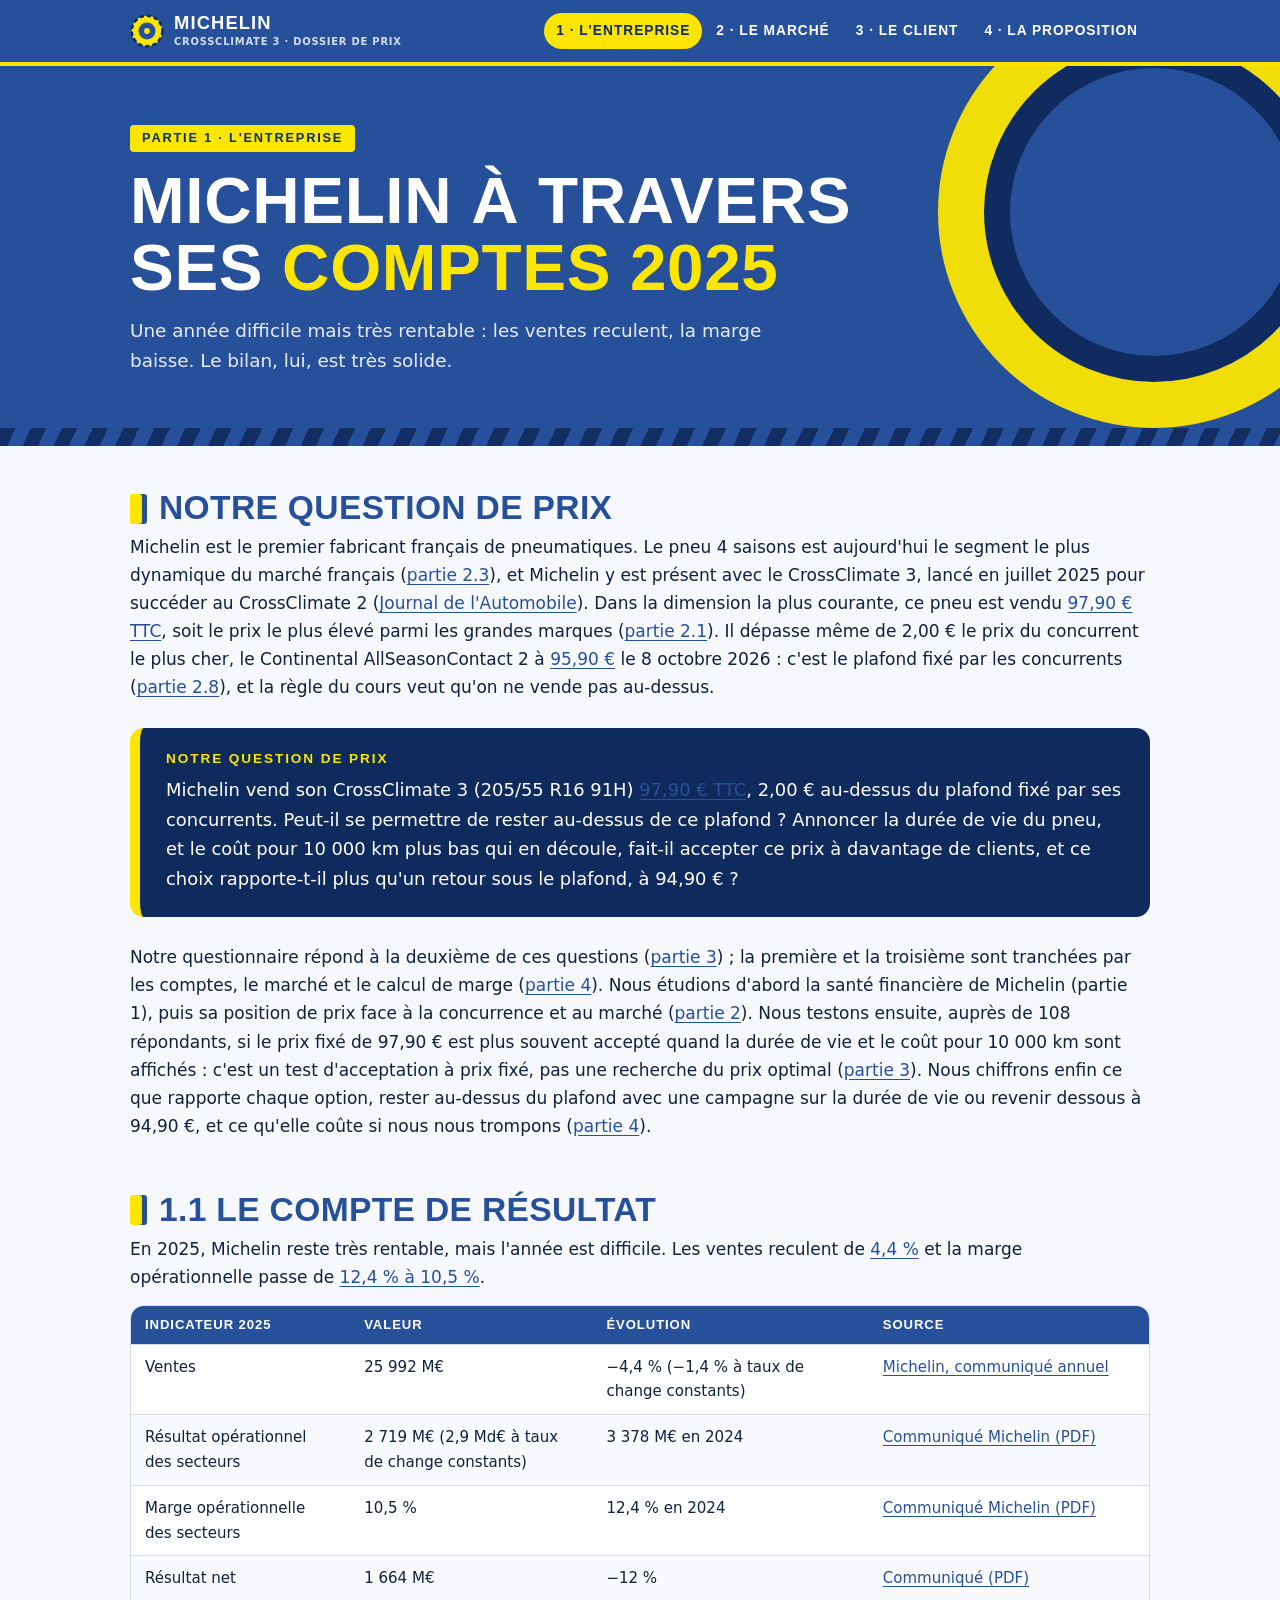
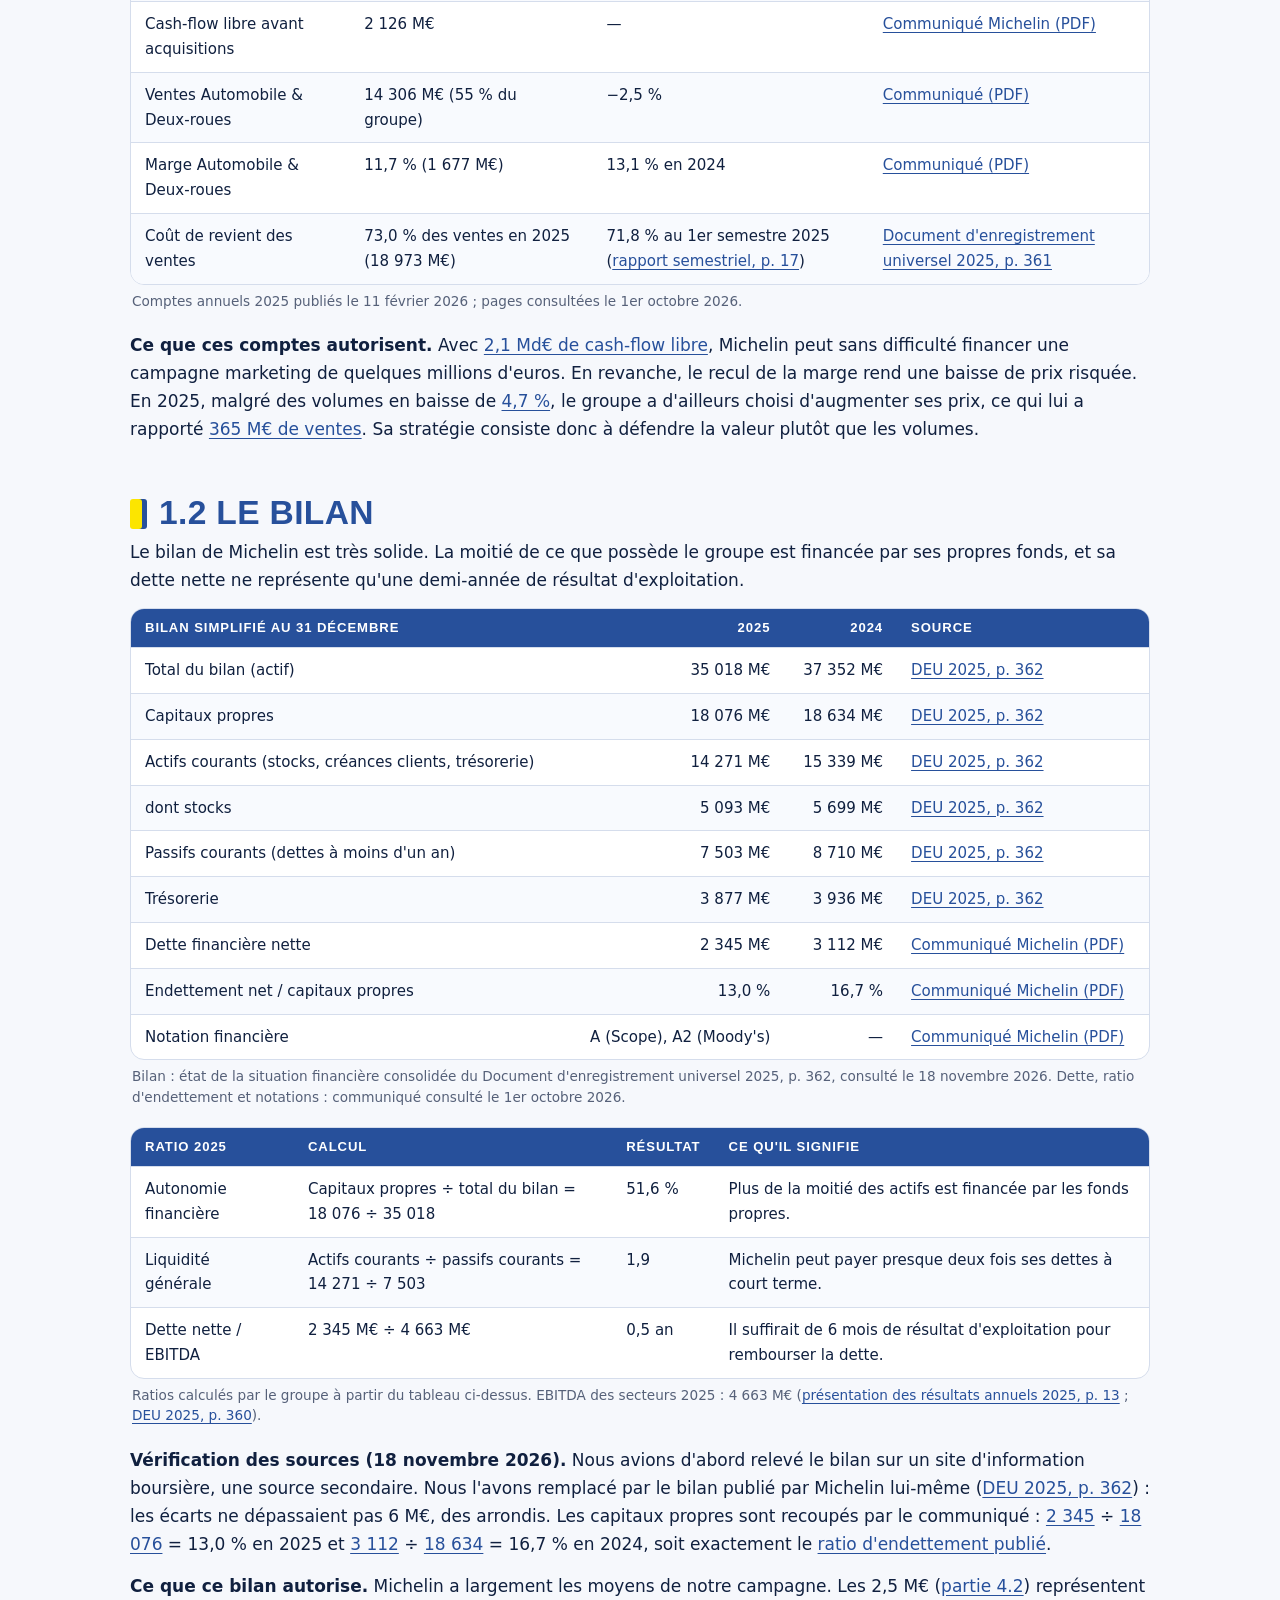
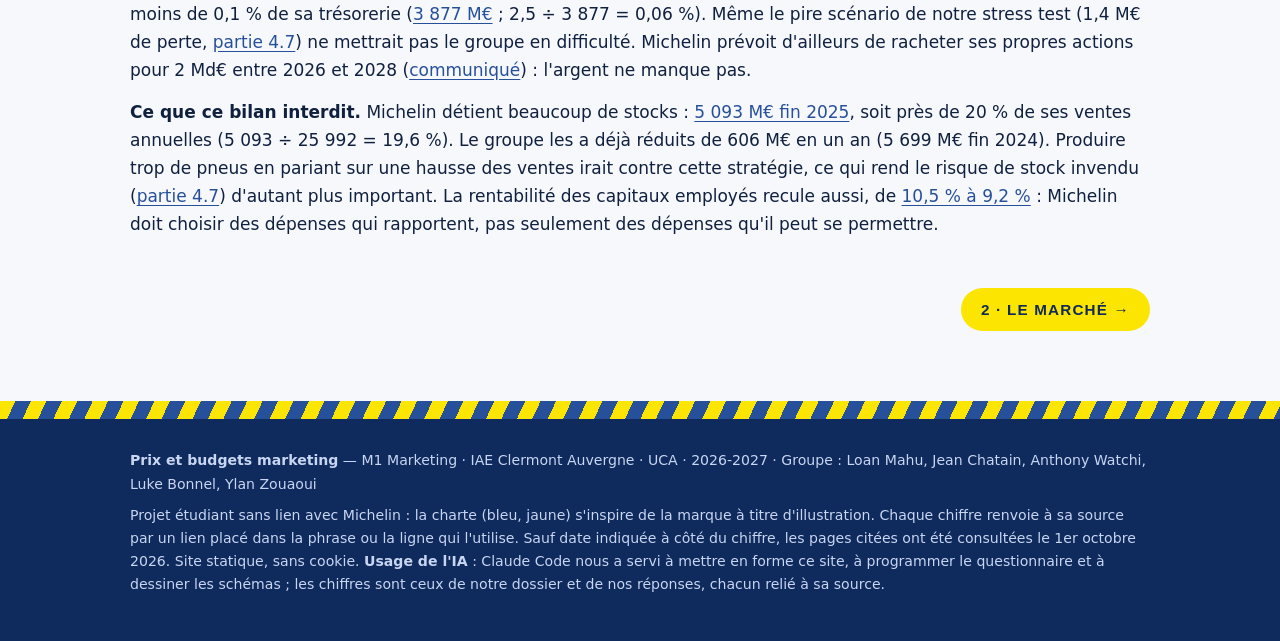
==== index.html @ 568df823 "Onglet 2 : section presse retirée (antidumping gardé en 2.5), 2.10 raccourcie, sections renumérotées" ====
<!doctype html>
<html lang="fr">
<head>
<meta charset="utf-8">
<meta name="viewport" content="width=device-width, initial-scale=1">
<title>1 · L'entreprise — Michelin CrossClimate 3</title>
<meta name="description" content="Quel prix pour le pneu 4 saisons de Michelin ? Dossier M1 Marketing, IAE Clermont Auvergne : l'entreprise, le marché, le client, la proposition.">
<link rel="icon" href="data:image/svg+xml,%3Csvg viewBox='0 0 40 40' aria-hidden='true'%3E%3Ccircle cx='20' cy='20' r='18' fill='%23FCE500'/%3E%3Ccircle cx='20' cy='20' r='18' fill='none' stroke='%230F2A5C' stroke-width='3' stroke-dasharray='5 3.4'/%3E%3Ccircle cx='20' cy='20' r='10' fill='%2327509B'/%3E%3Ccircle cx='20' cy='20' r='3.4' fill='%23FCE500'/%3E%3C/svg%3E">
<link rel="stylesheet" href="style.css">
</head>
<body>
<header class="haut"><div class="wrap">
<a class="marque" href="index.html"><svg viewBox="0 0 40 40" aria-hidden="true"><circle cx="20" cy="20" r="18" fill="#FCE500"/><circle cx="20" cy="20" r="18" fill="none" stroke="#0F2A5C" stroke-width="3" stroke-dasharray="5 3.4"/><circle cx="20" cy="20" r="10" fill="#27509B"/><circle cx="20" cy="20" r="3.4" fill="#FCE500"/></svg><span>Michelin<small>CrossClimate 3 · dossier de prix</small></span></a>
<nav aria-label="Navigation principale"><a href="index.html" aria-current="page">1 · L'entreprise</a><a href="marche.html">2 · Le marché</a><a href="client.html">3 · Le client</a><a href="proposition.html">4 · La proposition</a></nav>
</div></header>
<section class="hero"><div class="wrap">
<span class="kicker">Partie 1 · L'entreprise</span>
<h1>Michelin à travers ses <em>comptes 2025</em></h1>
<p class="chapo">Une année difficile mais très rentable : les ventes reculent, la marge baisse. Le bilan, lui, est très solide.</p>
</div></section>
<main><div class="wrap">

<h2>Notre question de prix</h2>
<p>Michelin est le premier fabricant français de pneumatiques. Le pneu 4 saisons est aujourd'hui le segment le plus dynamique du marché français (<a href="marche.html#marche">partie 2.3</a>), et Michelin y est présent avec le CrossClimate 3, lancé en juillet 2025 pour succéder au CrossClimate 2 (<a href="https://journalauto.com/journal-des-flottes/michelin-renouvelle-son-pneumatique-toutes-saisons/" target="_blank" rel="noopener">Journal de l'Automobile</a>). Dans la dimension la plus courante, ce pneu est vendu <a href="https://www.allopneus.com/produit/pneu-auto/michelin/tourisme-4saisons/crossclimate-3/205-55r16-91h/0002041955" target="_blank" rel="noopener">97,90 € TTC</a>, soit le prix le plus élevé parmi les grandes marques (<a href="marche.html#releve">partie 2.1</a>). Il dépasse même de 2,00 € le prix du concurrent le plus cher, le Continental AllSeasonContact 2 à <a href="https://www.allopneus.com/produit/pneu-auto/continental/tourisme-4saisons/allseason-contact-2/205-55r16-91h/0006350522" target="_blank" rel="noopener">95,90 €</a> le 8 octobre 2026 : c'est le plafond fixé par les concurrents (<a href="marche.html#plafond">partie 2.8</a>), et la règle du cours veut qu'on ne vende pas au-dessus.</p>
<div class="question"><strong>Notre question de prix</strong>
<p>Michelin vend son CrossClimate 3 (205/55 R16 91H) <a href="https://www.allopneus.com/produit/pneu-auto/michelin/tourisme-4saisons/crossclimate-3/205-55r16-91h/0002041955" target="_blank" rel="noopener">97,90 € TTC</a>, 2,00 € au-dessus du plafond fixé par ses concurrents. Peut-il se permettre de rester au-dessus de ce plafond ? Annoncer la durée de vie du pneu, et le coût pour 10 000 km plus bas qui en découle, fait-il accepter ce prix à davantage de clients, et ce choix rapporte-t-il plus qu'un retour sous le plafond, à 94,90 € ?</p></div>
<p>Notre questionnaire répond à la deuxième de ces questions (<a href="client.html">partie 3</a>) ; la première et la troisième sont tranchées par les comptes, le marché et le calcul de marge (<a href="proposition.html">partie 4</a>). Nous étudions d'abord la santé financière de Michelin (partie 1), puis sa position de prix face à la concurrence et au marché (<a href="marche.html">partie 2</a>). Nous testons ensuite, auprès de 108 répondants, si le prix fixé de 97,90 € est plus souvent accepté quand la durée de vie et le coût pour 10 000 km sont affichés : c'est un test d'acceptation à prix fixé, pas une recherche du prix optimal (<a href="client.html">partie 3</a>). Nous chiffrons enfin ce que rapporte chaque option, rester au-dessus du plafond avec une campagne sur la durée de vie ou revenir dessous à 94,90 €, et ce qu'elle coûte si nous nous trompons (<a href="proposition.html">partie 4</a>).</p>

<h2 id="resultat">1.1 Le compte de résultat</h2>
<p>En 2025, Michelin reste très rentable, mais l'année est difficile. Les ventes reculent de <a href="https://agngnconpm.cloudimg.io/v7/https:/dgaddcosprod.blob.core.windows.net/cxf-corporate/attachments/zitbllli0ym93f0dm62a9flp-financial-information-at-december-31-2025.pdf" target="_blank" rel="noopener">4,4 %</a> et la marge opérationnelle passe de <a href="https://agngnconpm.cloudimg.io/v7/https:/dgaddcosprod.blob.core.windows.net/cxf-corporate/attachments/zitbllli0ym93f0dm62a9flp-financial-information-at-december-31-2025.pdf" target="_blank" rel="noopener">12,4 % à 10,5 %</a>.</p>
<div class="tableau"><table><thead><tr><th>Indicateur 2025</th><th>Valeur</th><th>Évolution</th><th>Source</th></tr></thead><tbody><tr><td>Ventes</td><td>25 992 M€</td><td>−4,4 % (−1,4 % à taux de change constants)</td><td><a href="https://www.michelin.com/en/publications/group/financial-information-december-31-2025" target="_blank" rel="noopener">Michelin, communiqué annuel</a></td></tr><tr><td>Résultat opérationnel des secteurs</td><td>2 719 M€ (2,9 Md€ à taux de change constants)</td><td>3 378 M€ en 2024</td><td><a href="https://agngnconpm.cloudimg.io/v7/https:/dgaddcosprod.blob.core.windows.net/cxf-corporate/attachments/zitbllli0ym93f0dm62a9flp-financial-information-at-december-31-2025.pdf" target="_blank" rel="noopener">Communiqué Michelin (PDF)</a></td></tr><tr><td>Marge opérationnelle des secteurs</td><td>10,5 %</td><td>12,4 % en 2024</td><td><a href="https://agngnconpm.cloudimg.io/v7/https:/dgaddcosprod.blob.core.windows.net/cxf-corporate/attachments/zitbllli0ym93f0dm62a9flp-financial-information-at-december-31-2025.pdf" target="_blank" rel="noopener">Communiqué Michelin (PDF)</a></td></tr><tr><td>Résultat net</td><td>1 664 M€</td><td>−12 %</td><td><a href="https://agngnconpm.cloudimg.io/v7/https:/dgaddcosprod.blob.core.windows.net/cxf-corporate/attachments/zitbllli0ym93f0dm62a9flp-financial-information-at-december-31-2025.pdf" target="_blank" rel="noopener">Communiqué (PDF)</a></td></tr><tr><td>Cash-flow libre avant acquisitions</td><td>2 126 M€</td><td>—</td><td><a href="https://agngnconpm.cloudimg.io/v7/https:/dgaddcosprod.blob.core.windows.net/cxf-corporate/attachments/zitbllli0ym93f0dm62a9flp-financial-information-at-december-31-2025.pdf" target="_blank" rel="noopener">Communiqué Michelin (PDF)</a></td></tr><tr><td>Ventes Automobile &amp; Deux-roues</td><td>14 306 M€ (55 % du groupe)</td><td>−2,5 %</td><td><a href="https://agngnconpm.cloudimg.io/v7/https:/dgaddcosprod.blob.core.windows.net/cxf-corporate/attachments/zitbllli0ym93f0dm62a9flp-financial-information-at-december-31-2025.pdf" target="_blank" rel="noopener">Communiqué (PDF)</a></td></tr><tr><td>Marge Automobile &amp; Deux-roues</td><td>11,7 % (1 677 M€)</td><td>13,1 % en 2024</td><td><a href="https://agngnconpm.cloudimg.io/v7/https:/dgaddcosprod.blob.core.windows.net/cxf-corporate/attachments/zitbllli0ym93f0dm62a9flp-financial-information-at-december-31-2025.pdf" target="_blank" rel="noopener">Communiqué (PDF)</a></td></tr><tr><td>Coût de revient des ventes</td><td>73,0 % des ventes en 2025 (18 973 M€)</td><td>71,8 % au 1er semestre 2025 (<a href="https://dgaddcosprod.blob.core.windows.net/cxf-corporate/attachments/e1z4ruaxuxrl2gvprjlz7cfg-2025-first-half-financial-report.pdf" target="_blank" rel="noopener">rapport semestriel, p. 17</a>)</td><td><a href="https://agngnconpm.cloudimg.io/v7/https:/dgaddcosprod.blob.core.windows.net/cxf-corporate/attachments/el8spxzm2clun9qg4l60808d-document-d%C3%A2-enregistrement-universel-pour-2025.pdf#page=361" target="_blank" rel="noopener">Document d'enregistrement universel 2025, p. 361</a></td></tr></tbody></table></div><p class="note">Comptes annuels 2025 publiés le 11 février 2026 ; pages consultées le 1er octobre 2026.</p>
<p><b>Ce que ces comptes autorisent.</b> Avec <a href="https://agngnconpm.cloudimg.io/v7/https:/dgaddcosprod.blob.core.windows.net/cxf-corporate/attachments/zitbllli0ym93f0dm62a9flp-financial-information-at-december-31-2025.pdf" target="_blank" rel="noopener">2,1 Md€ de cash-flow libre</a>, Michelin peut sans difficulté financer une campagne marketing de quelques millions d'euros. En revanche, le recul de la marge rend une baisse de prix risquée. En 2025, malgré des volumes en baisse de <a href="https://agngnconpm.cloudimg.io/v7/https:/dgaddcosprod.blob.core.windows.net/cxf-corporate/attachments/zitbllli0ym93f0dm62a9flp-financial-information-at-december-31-2025.pdf" target="_blank" rel="noopener">4,7 %</a>, le groupe a d'ailleurs choisi d'augmenter ses prix, ce qui lui a rapporté <a href="https://agngnconpm.cloudimg.io/v7/https:/dgaddcosprod.blob.core.windows.net/cxf-corporate/attachments/zitbllli0ym93f0dm62a9flp-financial-information-at-december-31-2025.pdf" target="_blank" rel="noopener">365 M€ de ventes</a>. Sa stratégie consiste donc à défendre la valeur plutôt que les volumes.</p>

<h2 id="bilan">1.2 Le bilan</h2>
<p>Le bilan de Michelin est très solide. La moitié de ce que possède le groupe est financée par ses propres fonds, et sa dette nette ne représente qu'une demi-année de résultat d'exploitation.</p>
<div class="tableau"><table><thead><tr><th>Bilan simplifié au 31 décembre</th><th class="n">2025</th><th class="n">2024</th><th>Source</th></tr></thead><tbody><tr><td>Total du bilan (actif)</td><td class="n">35 018 M€</td><td class="n">37 352 M€</td><td><a href="https://agngnconpm.cloudimg.io/v7/https:/dgaddcosprod.blob.core.windows.net/cxf-corporate/attachments/el8spxzm2clun9qg4l60808d-document-d%C3%A2-enregistrement-universel-pour-2025.pdf#page=362" target="_blank" rel="noopener">DEU 2025, p. 362</a></td></tr><tr><td>Capitaux propres</td><td class="n">18 076 M€</td><td class="n">18 634 M€</td><td><a href="https://agngnconpm.cloudimg.io/v7/https:/dgaddcosprod.blob.core.windows.net/cxf-corporate/attachments/el8spxzm2clun9qg4l60808d-document-d%C3%A2-enregistrement-universel-pour-2025.pdf#page=362" target="_blank" rel="noopener">DEU 2025, p. 362</a></td></tr><tr><td>Actifs courants (stocks, créances clients, trésorerie)</td><td class="n">14 271 M€</td><td class="n">15 339 M€</td><td><a href="https://agngnconpm.cloudimg.io/v7/https:/dgaddcosprod.blob.core.windows.net/cxf-corporate/attachments/el8spxzm2clun9qg4l60808d-document-d%C3%A2-enregistrement-universel-pour-2025.pdf#page=362" target="_blank" rel="noopener">DEU 2025, p. 362</a></td></tr><tr><td>dont stocks</td><td class="n">5 093 M€</td><td class="n">5 699 M€</td><td><a href="https://agngnconpm.cloudimg.io/v7/https:/dgaddcosprod.blob.core.windows.net/cxf-corporate/attachments/el8spxzm2clun9qg4l60808d-document-d%C3%A2-enregistrement-universel-pour-2025.pdf#page=362" target="_blank" rel="noopener">DEU 2025, p. 362</a></td></tr><tr><td>Passifs courants (dettes à moins d'un an)</td><td class="n">7 503 M€</td><td class="n">8 710 M€</td><td><a href="https://agngnconpm.cloudimg.io/v7/https:/dgaddcosprod.blob.core.windows.net/cxf-corporate/attachments/el8spxzm2clun9qg4l60808d-document-d%C3%A2-enregistrement-universel-pour-2025.pdf#page=362" target="_blank" rel="noopener">DEU 2025, p. 362</a></td></tr><tr><td>Trésorerie</td><td class="n">3 877 M€</td><td class="n">3 936 M€</td><td><a href="https://agngnconpm.cloudimg.io/v7/https:/dgaddcosprod.blob.core.windows.net/cxf-corporate/attachments/el8spxzm2clun9qg4l60808d-document-d%C3%A2-enregistrement-universel-pour-2025.pdf#page=362" target="_blank" rel="noopener">DEU 2025, p. 362</a></td></tr><tr><td>Dette financière nette</td><td class="n">2 345 M€</td><td class="n">3 112 M€</td><td><a href="https://agngnconpm.cloudimg.io/v7/https:/dgaddcosprod.blob.core.windows.net/cxf-corporate/attachments/zitbllli0ym93f0dm62a9flp-financial-information-at-december-31-2025.pdf" target="_blank" rel="noopener">Communiqué Michelin (PDF)</a></td></tr><tr><td>Endettement net / capitaux propres</td><td class="n">13,0 %</td><td class="n">16,7 %</td><td><a href="https://agngnconpm.cloudimg.io/v7/https:/dgaddcosprod.blob.core.windows.net/cxf-corporate/attachments/zitbllli0ym93f0dm62a9flp-financial-information-at-december-31-2025.pdf" target="_blank" rel="noopener">Communiqué Michelin (PDF)</a></td></tr><tr><td>Notation financière</td><td class="n">A (Scope), A2 (Moody's)</td><td class="n">—</td><td><a href="https://agngnconpm.cloudimg.io/v7/https:/dgaddcosprod.blob.core.windows.net/cxf-corporate/attachments/zitbllli0ym93f0dm62a9flp-financial-information-at-december-31-2025.pdf" target="_blank" rel="noopener">Communiqué Michelin (PDF)</a></td></tr></tbody></table></div><p class="note">Bilan : état de la situation financière consolidée du Document d'enregistrement universel 2025, p. 362, consulté le 18 novembre 2026. Dette, ratio d'endettement et notations : communiqué consulté le 1er octobre 2026.</p><div class="tableau"><table><thead><tr><th>Ratio 2025</th><th>Calcul</th><th>Résultat</th><th>Ce qu'il signifie</th></tr></thead><tbody><tr><td>Autonomie financière</td><td>Capitaux propres ÷ total du bilan = 18 076 ÷ 35 018</td><td>51,6 %</td><td>Plus de la moitié des actifs est financée par les fonds propres.</td></tr><tr><td>Liquidité générale</td><td>Actifs courants ÷ passifs courants = 14 271 ÷ 7 503</td><td>1,9</td><td>Michelin peut payer presque deux fois ses dettes à court terme.</td></tr><tr><td>Dette nette / EBITDA</td><td>2 345 M€ ÷ 4 663 M€</td><td>0,5 an</td><td>Il suffirait de 6 mois de résultat d'exploitation pour rembourser la dette.</td></tr></tbody></table></div><p class="note">Ratios calculés par le groupe à partir du tableau ci-dessus. EBITDA des secteurs 2025 : 4 663 M€ (<a href="https://agngnconpm.cloudimg.io/v7/https:/dgaddcosprod.blob.core.windows.net/cxf-corporate/attachments/du5l2qtngtgeurmhnelmczny-2025-annual-results-presentation.pdf" target="_blank" rel="noopener">présentation des résultats annuels 2025, p. 13</a> ; <a href="https://agngnconpm.cloudimg.io/v7/https:/dgaddcosprod.blob.core.windows.net/cxf-corporate/attachments/el8spxzm2clun9qg4l60808d-document-d%C3%A2-enregistrement-universel-pour-2025.pdf#page=360" target="_blank" rel="noopener">DEU 2025, p. 360</a>).</p>
<p><b>Vérification des sources (18 novembre 2026).</b> Nous avions d'abord relevé le bilan sur un site d'information boursière, une source secondaire. Nous l'avons remplacé par le bilan publié par Michelin lui-même (<a href="https://agngnconpm.cloudimg.io/v7/https:/dgaddcosprod.blob.core.windows.net/cxf-corporate/attachments/el8spxzm2clun9qg4l60808d-document-d%C3%A2-enregistrement-universel-pour-2025.pdf#page=362" target="_blank" rel="noopener">DEU 2025, p. 362</a>) : les écarts ne dépassaient pas 6 M€, des arrondis. Les capitaux propres sont recoupés par le communiqué : <a href="https://agngnconpm.cloudimg.io/v7/https:/dgaddcosprod.blob.core.windows.net/cxf-corporate/attachments/zitbllli0ym93f0dm62a9flp-financial-information-at-december-31-2025.pdf" target="_blank" rel="noopener">2 345</a> ÷ <a href="https://agngnconpm.cloudimg.io/v7/https:/dgaddcosprod.blob.core.windows.net/cxf-corporate/attachments/el8spxzm2clun9qg4l60808d-document-d%C3%A2-enregistrement-universel-pour-2025.pdf#page=362" target="_blank" rel="noopener">18 076</a> = 13,0 % en 2025 et <a href="https://agngnconpm.cloudimg.io/v7/https:/dgaddcosprod.blob.core.windows.net/cxf-corporate/attachments/zitbllli0ym93f0dm62a9flp-financial-information-at-december-31-2025.pdf" target="_blank" rel="noopener">3 112</a> ÷ <a href="https://agngnconpm.cloudimg.io/v7/https:/dgaddcosprod.blob.core.windows.net/cxf-corporate/attachments/el8spxzm2clun9qg4l60808d-document-d%C3%A2-enregistrement-universel-pour-2025.pdf#page=362" target="_blank" rel="noopener">18 634</a> = 16,7 % en 2024, soit exactement le <a href="https://agngnconpm.cloudimg.io/v7/https:/dgaddcosprod.blob.core.windows.net/cxf-corporate/attachments/zitbllli0ym93f0dm62a9flp-financial-information-at-december-31-2025.pdf" target="_blank" rel="noopener">ratio d'endettement publié</a>.</p>
<p><b>Ce que ce bilan autorise.</b> Michelin a largement les moyens de notre campagne. Les 2,5 M€ (<a href="proposition.html#budget">partie 4.2</a>) représentent moins de 0,1 % de sa trésorerie (<a href="https://agngnconpm.cloudimg.io/v7/https:/dgaddcosprod.blob.core.windows.net/cxf-corporate/attachments/el8spxzm2clun9qg4l60808d-document-d%C3%A2-enregistrement-universel-pour-2025.pdf#page=362" target="_blank" rel="noopener">3 877 M€</a> ; 2,5 ÷ 3 877 = 0,06 %). Même le pire scénario de notre stress test (1,4 M€ de perte, <a href="proposition.html#stress">partie 4.7</a>) ne mettrait pas le groupe en difficulté. Michelin prévoit d'ailleurs de racheter ses propres actions pour 2 Md€ entre 2026 et 2028 (<a href="https://agngnconpm.cloudimg.io/v7/https:/dgaddcosprod.blob.core.windows.net/cxf-corporate/attachments/zitbllli0ym93f0dm62a9flp-financial-information-at-december-31-2025.pdf" target="_blank" rel="noopener">communiqué</a>) : l'argent ne manque pas.</p>
<p><b>Ce que ce bilan interdit.</b> Michelin détient beaucoup de stocks : <a href="https://agngnconpm.cloudimg.io/v7/https:/dgaddcosprod.blob.core.windows.net/cxf-corporate/attachments/el8spxzm2clun9qg4l60808d-document-d%C3%A2-enregistrement-universel-pour-2025.pdf#page=362" target="_blank" rel="noopener">5 093 M€ fin 2025</a>, soit près de 20 % de ses ventes annuelles (5 093 ÷ 25 992 = 19,6 %). Le groupe les a déjà réduits de 606 M€ en un an (5 699 M€ fin 2024). Produire trop de pneus en pariant sur une hausse des ventes irait contre cette stratégie, ce qui rend le risque de stock invendu (<a href="proposition.html#erreur">partie 4.7</a>) d'autant plus important. La rentabilité des capitaux employés recule aussi, de <a href="https://agngnconpm.cloudimg.io/v7/https:/dgaddcosprod.blob.core.windows.net/cxf-corporate/attachments/zitbllli0ym93f0dm62a9flp-financial-information-at-december-31-2025.pdf" target="_blank" rel="noopener">10,5 % à 9,2 %</a> : Michelin doit choisir des dépenses qui rapportent, pas seulement des dépenses qu'il peut se permettre.</p>

<div class="suivant"><span></span><a class="jaune" href="marche.html">2 · Le marché →</a></div>
</div></main>
<footer><div class="wrap">
<p><strong>Prix et budgets marketing</strong> — M1 Marketing · IAE Clermont Auvergne · UCA · 2026-2027 · Groupe : Loan Mahu, Jean Chatain, Anthony Watchi, Luke Bonnel, Ylan Zouaoui</p>
<p>Projet étudiant sans lien avec Michelin : la charte (bleu, jaune) s'inspire de la marque à titre d'illustration. Chaque chiffre renvoie à sa source par un lien placé dans la phrase ou la ligne qui l'utilise. Sauf date indiquée à côté du chiffre, les pages citées ont été consultées le 1er octobre 2026.
Site statique, sans cookie. <b>Usage de l'IA</b> : Claude Code nous a servi à mettre en forme ce site, à programmer le questionnaire et à dessiner les schémas ; les chiffres sont ceux de notre dossier et de nos réponses, chacun relié à sa source.</p>
</div></footer>
</body>
</html>
---- style.css ----
/* Michelin CrossClimate 3 — dossier « Prix et budgets marketing »
   DA : bleu Michelin, jaune Michelin, blanc ; titres condensés en capitales ; bande « sculpture de pneu ».
   Aucune police ni ressource externe : site entièrement statique. */
:root{
  --bleu:#27509B; --bleu-fonce:#0F2A5C; --jaune:#FCE500; --ciel:#EAF0FA; --fond:#F6F8FC;
  --encre:#10203F; --gris:#566179; --trait:#D5DDEC; --alerte:#C2410C; --ok:#1B7F4B;
  --titre:"Avenir Next Condensed","Helvetica Neue Condensed","Arial Narrow","Roboto Condensed","Helvetica Neue",Arial,sans-serif;
  --texte:"Helvetica Neue","Segoe UI",system-ui,-apple-system,Arial,sans-serif;
  --rayon:14px;
}
*{box-sizing:border-box}
html{scroll-behavior:smooth}
body{margin:0;font:17px/1.65 var(--texte);color:var(--encre);background:var(--fond);-webkit-font-smoothing:antialiased}
a{color:var(--bleu);text-underline-offset:3px}
a:hover{color:var(--bleu-fonce)}
.wrap{max-width:1060px;margin:0 auto;padding:0 20px}

/* ---------- en-tête ---------- */
.haut{background:var(--bleu);color:#fff;position:sticky;top:0;z-index:20;border-bottom:4px solid var(--jaune)}
.haut .wrap{display:flex;align-items:center;gap:20px;min-height:62px;flex-wrap:wrap}
.marque{display:flex;align-items:center;gap:10px;color:#fff;text-decoration:none;font:800 1.15rem/1 var(--titre);letter-spacing:.06em;text-transform:uppercase;padding:8px 0}
.marque:hover{color:#fff}
.marque svg{width:34px;height:34px;flex:none}
.marque small{display:block;font:600 .62rem/1.2 var(--texte);letter-spacing:.08em;opacity:.8;margin-top:3px}
nav{display:flex;gap:2px;flex-wrap:wrap;margin-left:auto}
nav a{color:#fff;text-decoration:none;font:700 .86rem/1 var(--titre);letter-spacing:.07em;text-transform:uppercase;padding:11px 12px;border-radius:999px}
nav a:hover{background:rgba(255,255,255,.14);color:#fff}
nav a[aria-current=page]{background:var(--jaune);color:var(--bleu-fonce)}
@media(max-width:720px){nav{margin-left:0;width:100%;padding-bottom:8px}nav a{padding:9px 10px}}

/* ---------- bandeau titre ---------- */
.hero{background:var(--bleu);color:#fff;position:relative;overflow:hidden;padding:56px 0 64px}
.hero::after{content:"";position:absolute;left:0;right:0;bottom:0;height:18px;
  background:repeating-linear-gradient(115deg,var(--bleu-fonce) 0 14px,transparent 14px 28px);opacity:.9}
.hero::before{content:"";position:absolute;right:-90px;top:-70px;width:340px;height:340px;border-radius:50%;
  border:46px solid var(--jaune);box-shadow:inset 0 0 0 26px var(--bleu-fonce);opacity:.95}
.hero .wrap{position:relative;z-index:1}
.kicker{display:inline-block;background:var(--jaune);color:var(--bleu-fonce);font:800 .8rem/1 var(--titre);letter-spacing:.14em;text-transform:uppercase;padding:7px 12px;border-radius:4px}
h1{font:800 clamp(2.2rem,6vw,4.1rem)/1.02 var(--titre);text-transform:uppercase;letter-spacing:.01em;margin:16px 0 14px;max-width:760px}
h1 em{font-style:normal;color:var(--jaune)}
.hero p.chapo{font-size:1.15rem;max-width:660px;margin:0 0 6px;color:#E6ECF8}
.hero .meta{font-size:.88rem;color:#BFD0F0;margin-top:18px}

/* ---------- contenu ---------- */
main{padding:36px 0 70px}
h2{font:800 clamp(1.5rem,3.4vw,2.1rem)/1.1 var(--titre);text-transform:uppercase;color:var(--bleu);margin:52px 0 6px;letter-spacing:.01em;display:flex;align-items:center;gap:12px}
h2::before{content:"";width:12px;height:30px;background:var(--jaune);border-radius:3px;box-shadow:5px 0 0 var(--bleu);margin-right:5px;flex:none}
h3{font:800 1.2rem/1.2 var(--titre);text-transform:uppercase;letter-spacing:.03em;color:var(--bleu-fonce);margin:30px 0 8px}
p{margin:0 0 14px}
.sous{color:var(--gris);margin:0 0 20px}
main>.wrap>h2:first-child{margin-top:8px}

.chiffres{display:grid;grid-template-columns:repeat(auto-fit,minmax(min(220px,100%),1fr));gap:14px;margin:22px 0}
.chiffre{background:#fff;border:1px solid var(--trait);border-top:6px solid var(--jaune);border-radius:var(--rayon);padding:16px 18px}
.chiffre b{display:block;font:800 2.3rem/1 var(--titre);color:var(--bleu)}
.chiffre span{display:block;margin-top:6px;font-size:.9rem;color:var(--gris);line-height:1.4}
.chiffre.alerte{border-top-color:var(--alerte)} .chiffre.alerte b{color:var(--alerte)}

.carte{background:#fff;border:1px solid var(--trait);border-radius:var(--rayon);padding:20px 22px;margin:18px 0}
.carte>:last-child{margin-bottom:0}
.grille{display:grid;grid-template-columns:repeat(auto-fit,minmax(min(300px,100%),1fr));gap:16px;margin:18px 0}
.grille .carte{margin:0}
a.etape{display:block;text-decoration:none;color:var(--encre);background:#fff;border:1px solid var(--trait);border-radius:var(--rayon);padding:20px 22px;position:relative;transition:transform .15s,box-shadow .15s}
a.etape:hover{transform:translateY(-3px);box-shadow:0 10px 26px rgba(15,42,92,.15);color:var(--encre)}
a.etape .num{display:inline-grid;place-items:center;width:40px;height:40px;border-radius:50%;background:var(--jaune);color:var(--bleu-fonce);font:800 1.3rem/1 var(--titre);margin-bottom:10px;box-shadow:0 0 0 4px var(--bleu) inset}
a.etape h3{margin:0 0 6px;color:var(--bleu)}
a.etape p{font-size:.95rem;color:var(--gris);margin:0}
a.etape .go{display:block;margin-top:10px;font:800 .85rem/1 var(--titre);letter-spacing:.08em;text-transform:uppercase;color:var(--bleu)}

.question{background:var(--bleu-fonce);color:#fff;border-radius:var(--rayon);padding:24px 26px;margin:26px 0;border-left:10px solid var(--jaune)}
.question strong{display:block;font:800 .85rem/1 var(--titre);letter-spacing:.14em;text-transform:uppercase;color:var(--jaune);margin-bottom:10px}
.question p{margin:0;font-size:1.12rem}

.verdict{background:var(--jaune);color:var(--bleu-fonce);border-radius:var(--rayon);padding:22px 26px;margin:26px 0}
.verdict strong{display:block;font:800 .85rem/1 var(--titre);letter-spacing:.14em;text-transform:uppercase;margin-bottom:8px}
.verdict p{font:800 1.5rem/1.2 var(--titre);text-transform:uppercase;margin:0 0 8px}
.verdict span{font-size:1rem}

.lecture{border-left:5px solid var(--bleu);background:var(--ciel);padding:11px 16px;border-radius:0 10px 10px 0;margin:12px 0 22px;font-size:.96rem}
.lecture b{color:var(--bleu);font-family:var(--titre);text-transform:uppercase;letter-spacing:.06em}
.statut{display:inline-block;font:800 .7rem/1 var(--titre);letter-spacing:.1em;text-transform:uppercase;padding:4px 8px;border-radius:4px;vertical-align:middle;margin-right:6px}
.statut.constate{background:var(--bleu);color:#fff}
.statut.estime{background:var(--jaune);color:var(--bleu-fonce)}
.statut.hypo{background:#fff;color:var(--alerte);border:1px solid var(--alerte)}
.encart{border:2px dashed var(--trait);border-radius:var(--rayon);padding:14px 18px;margin:18px 0;background:#fff;font-size:.96rem}

/* ---------- tableaux ---------- */
.tableau{overflow-x:auto;margin:14px 0 6px;border-radius:var(--rayon);border:1px solid var(--trait);background:#fff}
table{border-collapse:collapse;width:100%;font-size:.94rem;min-width:560px}
th{background:var(--bleu);color:#fff;text-align:left;font:800 .82rem/1.2 var(--titre);letter-spacing:.07em;text-transform:uppercase;padding:11px 14px;white-space:nowrap}
td{padding:10px 14px;border-top:1px solid var(--trait);vertical-align:top}
tbody tr:nth-child(even){background:#F8FAFE}
tr.ref td{background:#FFFBCC;font-weight:700}
tr.total td{background:var(--ciel);font-weight:800;border-top:2px solid var(--bleu)}
td.n,th.n{text-align:right;font-variant-numeric:tabular-nums;white-space:nowrap}
.note{font-size:.85rem;color:var(--gris);margin:6px 2px 20px;line-height:1.5}
.neg{color:var(--alerte);font-weight:700} .pos{color:var(--ok);font-weight:700}

/* ---------- barres (HTML, responsives) ---------- */
.bars{background:#fff;border:1px solid var(--trait);border-radius:var(--rayon);padding:18px 20px;margin:14px 0 4px}
.bars h4{margin:0 0 12px;font:800 .95rem/1.2 var(--titre);letter-spacing:.06em;text-transform:uppercase;color:var(--bleu-fonce)}
.bar{display:grid;grid-template-columns:minmax(120px,230px) 1fr 92px;gap:12px;align-items:center;margin:9px 0;font-size:.92rem}
.bar .track{background:var(--ciel);border-radius:6px;height:26px;overflow:hidden}
.bar .track i{display:block;height:100%;background:var(--bleu);border-radius:6px 0 0 6px}
.bar.vedette .track i{background:var(--jaune);box-shadow:inset 0 0 0 3px var(--bleu)}
.bar.vedette .lab{font-weight:800}
.bar b{text-align:right;font-variant-numeric:tabular-nums;font-family:var(--titre);font-size:1.05rem}
.bar.alerte .track i{background:var(--alerte)}
@media(max-width:560px){.bar{grid-template-columns:1fr 78px;gap:4px 10px}.bar .lab{grid-column:1/-1}}

svg.graph{width:100%;height:auto;background:#fff;border:1px solid var(--trait);border-radius:var(--rayon);display:block}
svg.graph text{font-family:var(--texte)}

.deux{display:grid;grid-template-columns:1fr 1fr;gap:16px}
@media(max-width:720px){.deux{grid-template-columns:1fr}}
ul.puces{padding-left:20px;margin:0 0 14px} ul.puces li{margin:6px 0}

/* ---------- cercles de concurrents ---------- */
.cercles{display:grid;grid-template-columns:repeat(auto-fit,minmax(min(290px,100%),1fr));gap:16px;margin:18px 0}
.cercle{border-radius:var(--rayon);padding:20px 22px;border:2px solid var(--bleu);background:#fff}
.cercle:nth-child(1){background:var(--bleu);color:#fff;border-color:var(--bleu)}
.cercle:nth-child(1) h3,.cercle:nth-child(1) a{color:var(--jaune)}
.cercle:nth-child(2){background:var(--ciel)}
.cercle h3{margin-top:0}
.cercle ul{padding-left:18px;margin:8px 0 0}

/* ---------- pied ---------- */
footer{background:var(--bleu-fonce);color:#C9D6F2;font-size:.88rem;padding:30px 0 36px;border-top:18px solid var(--bleu);position:relative}
footer::before{content:"";position:absolute;left:0;right:0;top:-18px;height:18px;background:repeating-linear-gradient(115deg,var(--jaune) 0 14px,transparent 14px 28px)}
footer a{color:#fff}
footer p{margin:0 0 8px}

.src{font-size:.78em;white-space:nowrap}
.suivant{display:flex;justify-content:space-between;gap:14px;flex-wrap:wrap;margin-top:50px}
.suivant a{display:inline-block;background:var(--bleu);color:#fff;text-decoration:none;font:800 .95rem/1 var(--titre);letter-spacing:.08em;text-transform:uppercase;padding:14px 20px;border-radius:999px}
.suivant a:hover{background:var(--bleu-fonce);color:#fff}
.suivant a.jaune{background:var(--jaune);color:var(--bleu-fonce)}
@media print{.haut{position:static}.hero::before{display:none}}
@media(max-width:900px){.haut{position:static}}
@media(max-width:900px){.hero::before{right:-190px;top:auto;bottom:-170px;width:300px;height:300px;opacity:.35}}

/* ---------- fiches concurrents ---------- */
.fiche{background:#fff;border:1px solid var(--trait);border-left:8px solid var(--bleu);border-radius:var(--rayon);margin:14px 0;overflow:hidden}
.fiche.ref{border-left-color:var(--jaune);box-shadow:0 0 0 2px var(--bleu) inset}
.fiche.indirect{border-left-color:#7A8499;border-style:dashed;border-left-style:solid}
.fiche.oublie{border-left-color:var(--alerte)}
.fiche header{background:var(--ciel);padding:10px 18px}
.fiche.ref header{background:var(--jaune)}
.fiche h4{margin:0;font:800 1.1rem/1.2 var(--titre);letter-spacing:.04em;text-transform:uppercase;color:var(--bleu-fonce)}
.fiche .trois{display:grid;grid-template-columns:repeat(3,1fr)}
.fiche .trois>div{padding:14px 18px;border-left:1px solid var(--trait)}
.fiche .trois>div:first-child{border-left:0}
.fiche .trois>div>span:first-child{display:block;font:800 .76rem/1 var(--titre);letter-spacing:.12em;text-transform:uppercase;color:var(--bleu);margin-bottom:8px}
.fiche .trois p{margin:0;font-size:.92rem;line-height:1.5}
@media(max-width:860px){.fiche .trois{grid-template-columns:1fr}.fiche .trois>div{border-left:0;border-top:1px solid var(--trait)}.fiche .trois>div:first-child{border-top:0}}

/* ---------- l'analyse pas à pas : figures, cheminement, hypothèses ---------- */
.fig{background:#fff;border:1px solid var(--trait);border-radius:var(--rayon);padding:18px 18px 12px;margin:18px 0 6px}
.fig figcaption{font:800 .95rem/1.3 var(--titre);letter-spacing:.04em;text-transform:uppercase;color:var(--bleu-fonce);margin:0 0 10px}
.fig figcaption b{color:var(--bleu)}
.fig svg{display:block;width:100%;max-width:620px;height:auto;margin:6px auto 0}
.fig.large svg{max-width:760px}
.fig svg text{font-family:var(--texte)}
.fig svg [tabindex]:hover,.fig svg [tabindex]:focus{opacity:.82;outline:none}
.leg{display:flex;flex-wrap:wrap;gap:4px 16px;font-size:.84rem;color:var(--gris);margin:0 0 4px}
.leg span::before{content:"";display:inline-block;width:12px;height:12px;border-radius:3px;margin-right:6px;vertical-align:-1px;background:var(--c)}
details.chiffres-fig{margin:10px 0 0;font-size:.88rem}
details.chiffres-fig summary{cursor:pointer;color:var(--bleu);font-weight:600}
details.chiffres-fig .tableau{margin-top:8px}
.att{color:var(--gris);font-size:.82rem}
.lire{display:grid;grid-template-columns:repeat(auto-fit,minmax(min(230px,100%),1fr));gap:12px;margin:12px 0 26px}
.lire div{background:#fff;border:1px solid var(--trait);border-top:4px solid var(--bleu);border-radius:10px;padding:12px 14px;font-size:.93rem;line-height:1.55}
.lire div:nth-child(2){border-top-color:var(--jaune)}
.lire div:nth-child(3){border-top-color:var(--alerte)}
.lire b{display:block;font:800 .78rem/1.2 var(--titre);letter-spacing:.1em;text-transform:uppercase;color:var(--bleu-fonce);margin-bottom:4px}
ol.flux{list-style:none;counter-reset:etape;display:flex;flex-wrap:wrap;gap:10px;padding:0;margin:18px 0 26px}
ol.flux li{counter-increment:etape;flex:1 1 150px;position:relative;background:#fff;border:1px solid var(--trait);border-radius:10px;padding:12px 14px 12px 14px;font-size:.9rem;line-height:1.4}
ol.flux li::before{content:counter(etape);display:inline-grid;place-items:center;width:26px;height:26px;border-radius:50%;background:var(--jaune);color:var(--bleu-fonce);font:800 .9rem/1 var(--titre);margin-bottom:6px}
ol.flux li a{display:block;font:800 .95rem/1.2 var(--titre);text-transform:uppercase;letter-spacing:.04em;text-decoration:none;margin-bottom:2px}
ol.flux li span{color:var(--gris)}
ol.flux li.cle{border-color:var(--bleu);box-shadow:inset 0 -4px 0 var(--bleu)}
.hyp{display:inline-block;font:800 .8rem/1 var(--titre);letter-spacing:.06em;background:var(--bleu-fonce);color:#fff;padding:4px 7px;border-radius:4px;margin-right:6px;vertical-align:1px}
.statut.ok{background:var(--ok);color:#fff}
.statut.non{background:#fff;color:var(--gris);border:1px solid var(--gris)}
.statut.rejet{background:var(--alerte);color:#fff}
.etape-num{display:block;font:800 .8rem/1 var(--titre);letter-spacing:.14em;text-transform:uppercase;color:var(--gris);margin:44px 0 -40px}
pre.code{background:var(--bleu-fonce);color:#E6ECF8;border-radius:10px;padding:16px 18px;overflow-x:auto;font:13px/1.55 ui-monospace,SFMono-Regular,Menlo,Consolas,monospace;margin:12px 0 18px}
pre.code .c{color:#9FB4DE}
code{font:.9em ui-monospace,SFMono-Regular,Menlo,Consolas,monospace;background:var(--ciel);padding:1px 5px;border-radius:4px}
pre.code code{background:none;padding:0;color:inherit;font:inherit}
/* Sur téléphone, un schéma garde une largeur lisible et défile dans son cadre, plutôt que de rapetisser son texte. */
.fig{overflow-x:auto}
@media(max-width:600px){.fig svg{min-width:540px}.fig.large svg{min-width:580px}.fig figcaption::after{content:" · faites glisser le schéma →";font:600 .72rem/1 var(--texte);letter-spacing:0;text-transform:none;color:var(--gris)}}
ol.flux li b{display:block;font:800 .95rem/1.2 var(--titre);text-transform:uppercase;letter-spacing:.04em;color:var(--bleu);margin-bottom:2px}
h2 .hyp{font-size:.72rem}
/* Sous chaque graphique, le bandeau qui montre son code */
details.code-fig{margin:12px 0 4px;border:1px solid var(--trait);border-radius:10px;background:var(--ciel)}
details.code-fig>summary{cursor:pointer;list-style:none;display:flex;align-items:center;gap:10px;padding:9px 12px;font:800 .8rem/1.2 var(--titre);letter-spacing:.08em;text-transform:uppercase;color:var(--bleu-fonce)}
details.code-fig>summary::-webkit-details-marker{display:none}
details.code-fig>summary::before{content:"</>";display:inline-grid;place-items:center;min-width:34px;height:24px;border-radius:6px;background:var(--bleu-fonce);color:var(--jaune);font:700 .75rem/1 ui-monospace,Menlo,monospace;letter-spacing:0}
details.code-fig>summary::after{content:"Afficher";margin-left:auto;background:var(--bleu);color:#fff;padding:6px 12px;border-radius:999px;font-size:.72rem}
details.code-fig[open]>summary::after{content:"Masquer"}
details.code-fig .note{margin:0 12px 8px}
details.code-fig pre.code{margin:0 10px 10px;max-height:460px;overflow:auto;font-size:12px}

/* Encadré « En bref » en tête de la partie 4 */
.synthese{background:#fff;border:1px solid var(--trait);border-top:6px solid var(--jaune);border-radius:var(--rayon);padding:22px 24px;margin:8px 0 34px}
.synthese>h2{margin-top:0}
.synth-grille{display:grid;grid-template-columns:repeat(auto-fit,minmax(min(280px,100%),1fr));gap:18px 28px}
.synth-grille h3{margin:0 0 8px;font-size:1.02rem;color:var(--bleu)}
.synth-grille p{margin:0}
.synth-grille ul.puces{margin:0}
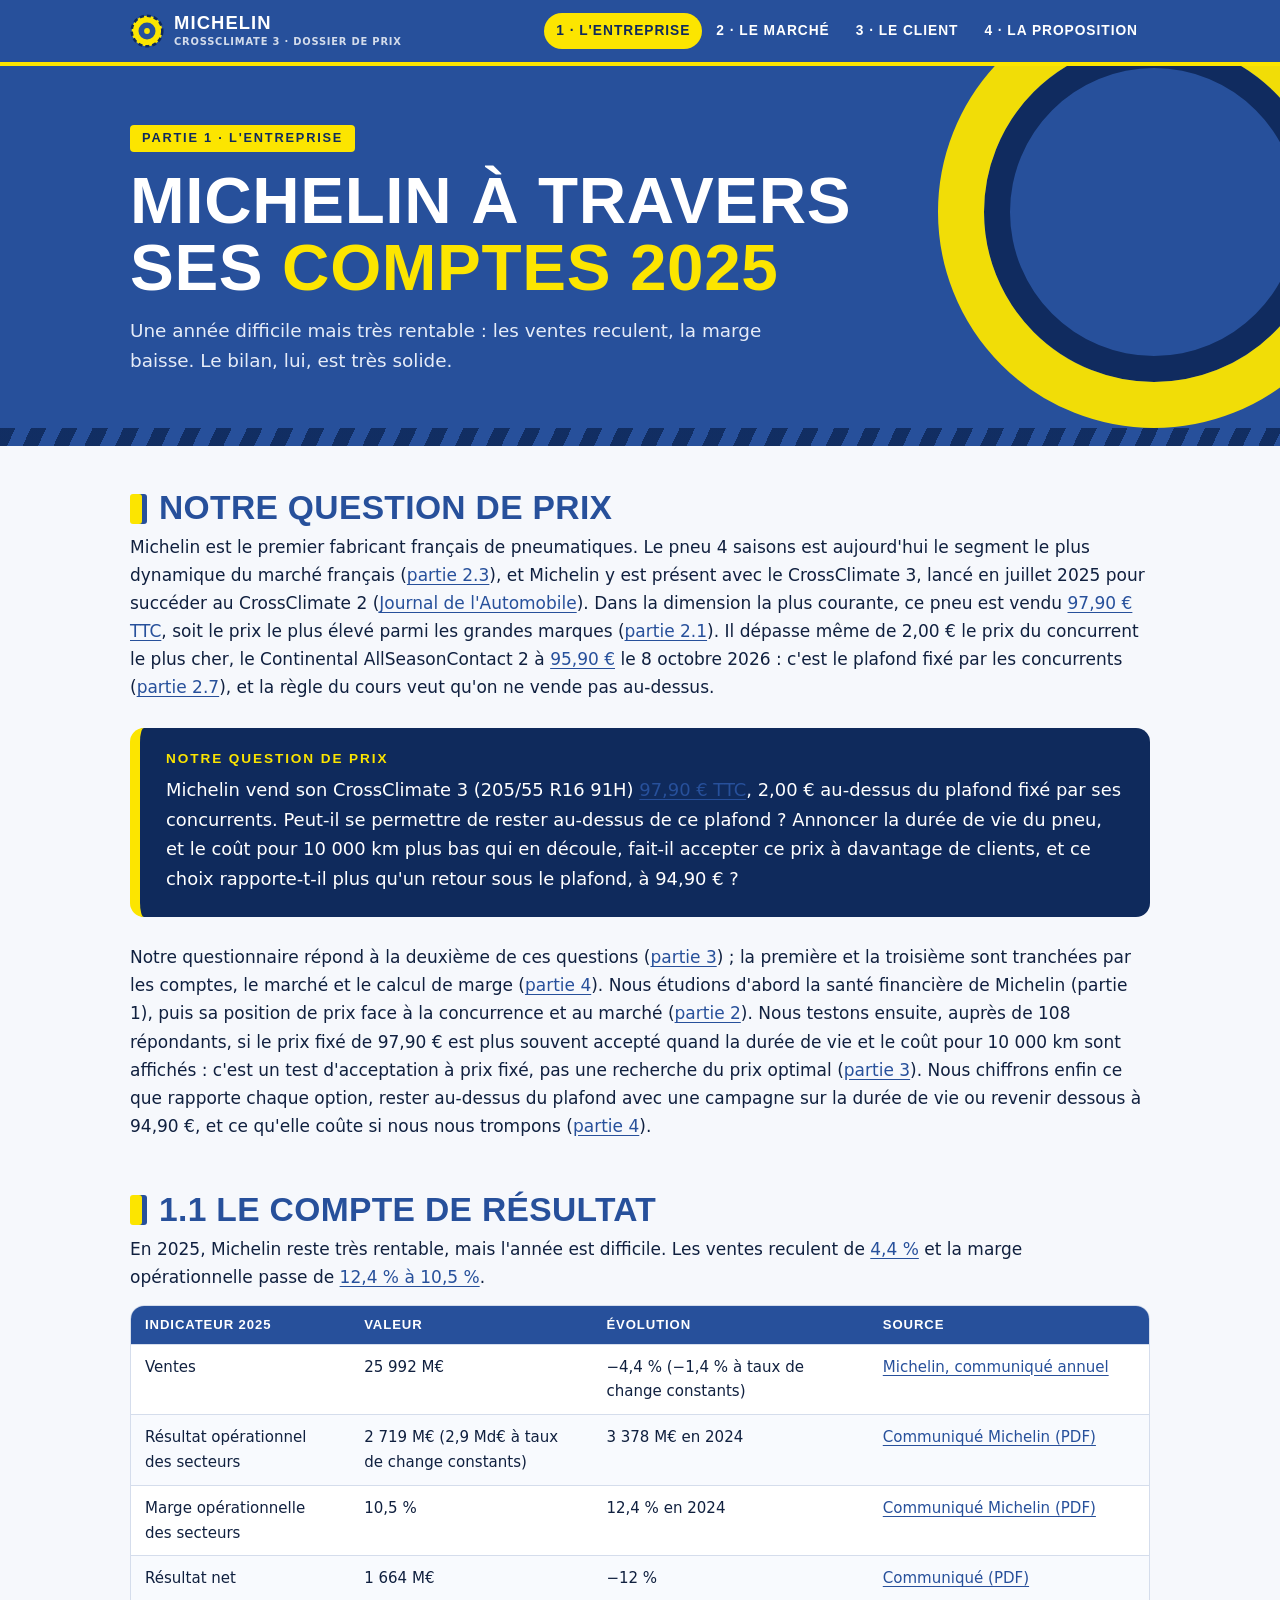
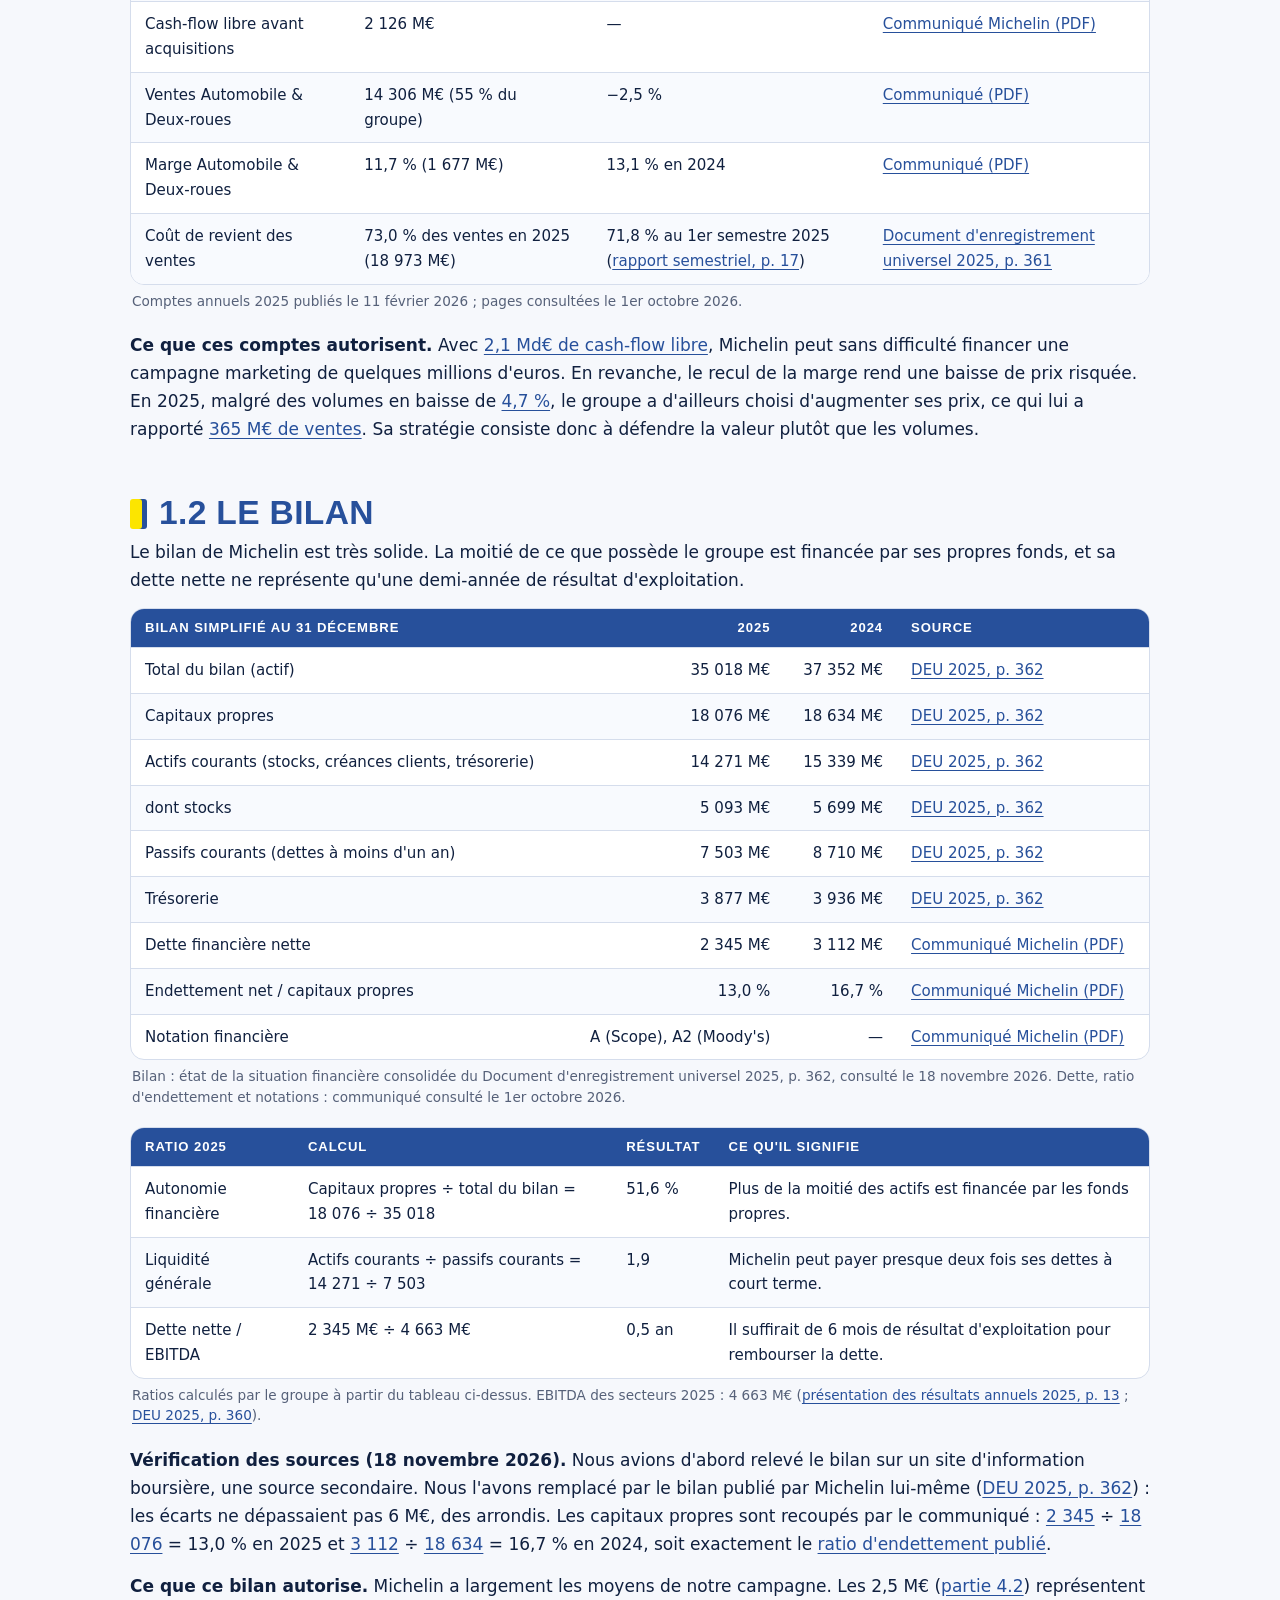
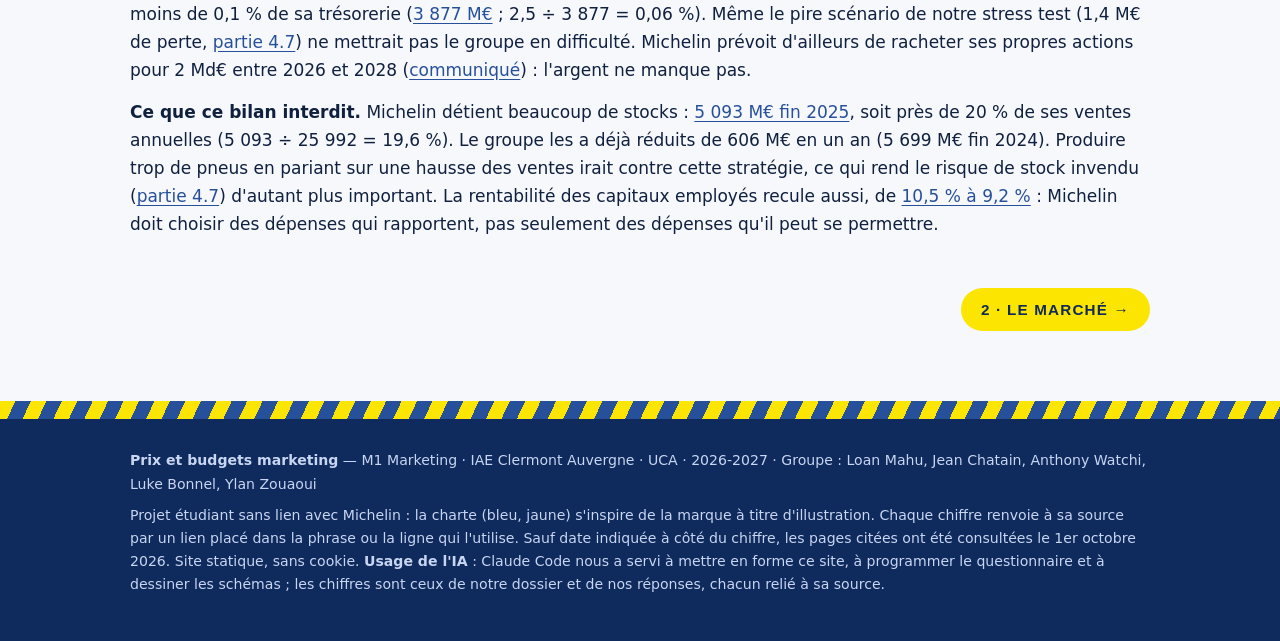
==== commit 3d585327: "Onglet 2 : suppression de la 2.6 « Le marché en une phrase », renumérotation et renvois Co-Authored-" ====
--- a/index.html
+++ b/index.html
@@ -21,7 +21,7 @@
 <main><div class="wrap">
 
 <h2>Notre question de prix</h2>
-<p>Michelin est le premier fabricant français de pneumatiques. Le pneu 4 saisons est aujourd'hui le segment le plus dynamique du marché français (<a href="marche.html#marche">partie 2.3</a>), et Michelin y est présent avec le CrossClimate 3, lancé en juillet 2025 pour succéder au CrossClimate 2 (<a href="https://journalauto.com/journal-des-flottes/michelin-renouvelle-son-pneumatique-toutes-saisons/" target="_blank" rel="noopener">Journal de l'Automobile</a>). Dans la dimension la plus courante, ce pneu est vendu <a href="https://www.allopneus.com/produit/pneu-auto/michelin/tourisme-4saisons/crossclimate-3/205-55r16-91h/0002041955" target="_blank" rel="noopener">97,90 € TTC</a>, soit le prix le plus élevé parmi les grandes marques (<a href="marche.html#releve">partie 2.1</a>). Il dépasse même de 2,00 € le prix du concurrent le plus cher, le Continental AllSeasonContact 2 à <a href="https://www.allopneus.com/produit/pneu-auto/continental/tourisme-4saisons/allseason-contact-2/205-55r16-91h/0006350522" target="_blank" rel="noopener">95,90 €</a> le 8 octobre 2026 : c'est le plafond fixé par les concurrents (<a href="marche.html#plafond">partie 2.8</a>), et la règle du cours veut qu'on ne vende pas au-dessus.</p>
+<p>Michelin est le premier fabricant français de pneumatiques. Le pneu 4 saisons est aujourd'hui le segment le plus dynamique du marché français (<a href="marche.html#marche">partie 2.3</a>), et Michelin y est présent avec le CrossClimate 3, lancé en juillet 2025 pour succéder au CrossClimate 2 (<a href="https://journalauto.com/journal-des-flottes/michelin-renouvelle-son-pneumatique-toutes-saisons/" target="_blank" rel="noopener">Journal de l'Automobile</a>). Dans la dimension la plus courante, ce pneu est vendu <a href="https://www.allopneus.com/produit/pneu-auto/michelin/tourisme-4saisons/crossclimate-3/205-55r16-91h/0002041955" target="_blank" rel="noopener">97,90 € TTC</a>, soit le prix le plus élevé parmi les grandes marques (<a href="marche.html#releve">partie 2.1</a>). Il dépasse même de 2,00 € le prix du concurrent le plus cher, le Continental AllSeasonContact 2 à <a href="https://www.allopneus.com/produit/pneu-auto/continental/tourisme-4saisons/allseason-contact-2/205-55r16-91h/0006350522" target="_blank" rel="noopener">95,90 €</a> le 8 octobre 2026 : c'est le plafond fixé par les concurrents (<a href="marche.html#plafond">partie 2.7</a>), et la règle du cours veut qu'on ne vende pas au-dessus.</p>
 <div class="question"><strong>Notre question de prix</strong>
 <p>Michelin vend son CrossClimate 3 (205/55 R16 91H) <a href="https://www.allopneus.com/produit/pneu-auto/michelin/tourisme-4saisons/crossclimate-3/205-55r16-91h/0002041955" target="_blank" rel="noopener">97,90 € TTC</a>, 2,00 € au-dessus du plafond fixé par ses concurrents. Peut-il se permettre de rester au-dessus de ce plafond ? Annoncer la durée de vie du pneu, et le coût pour 10 000 km plus bas qui en découle, fait-il accepter ce prix à davantage de clients, et ce choix rapporte-t-il plus qu'un retour sous le plafond, à 94,90 € ?</p></div>
 <p>Notre questionnaire répond à la deuxième de ces questions (<a href="client.html">partie 3</a>) ; la première et la troisième sont tranchées par les comptes, le marché et le calcul de marge (<a href="proposition.html">partie 4</a>). Nous étudions d'abord la santé financière de Michelin (partie 1), puis sa position de prix face à la concurrence et au marché (<a href="marche.html">partie 2</a>). Nous testons ensuite, auprès de 108 répondants, si le prix fixé de 97,90 € est plus souvent accepté quand la durée de vie et le coût pour 10 000 km sont affichés : c'est un test d'acceptation à prix fixé, pas une recherche du prix optimal (<a href="client.html">partie 3</a>). Nous chiffrons enfin ce que rapporte chaque option, rester au-dessus du plafond avec une campagne sur la durée de vie ou revenir dessous à 94,90 €, et ce qu'elle coûte si nous nous trompons (<a href="proposition.html">partie 4</a>).</p>
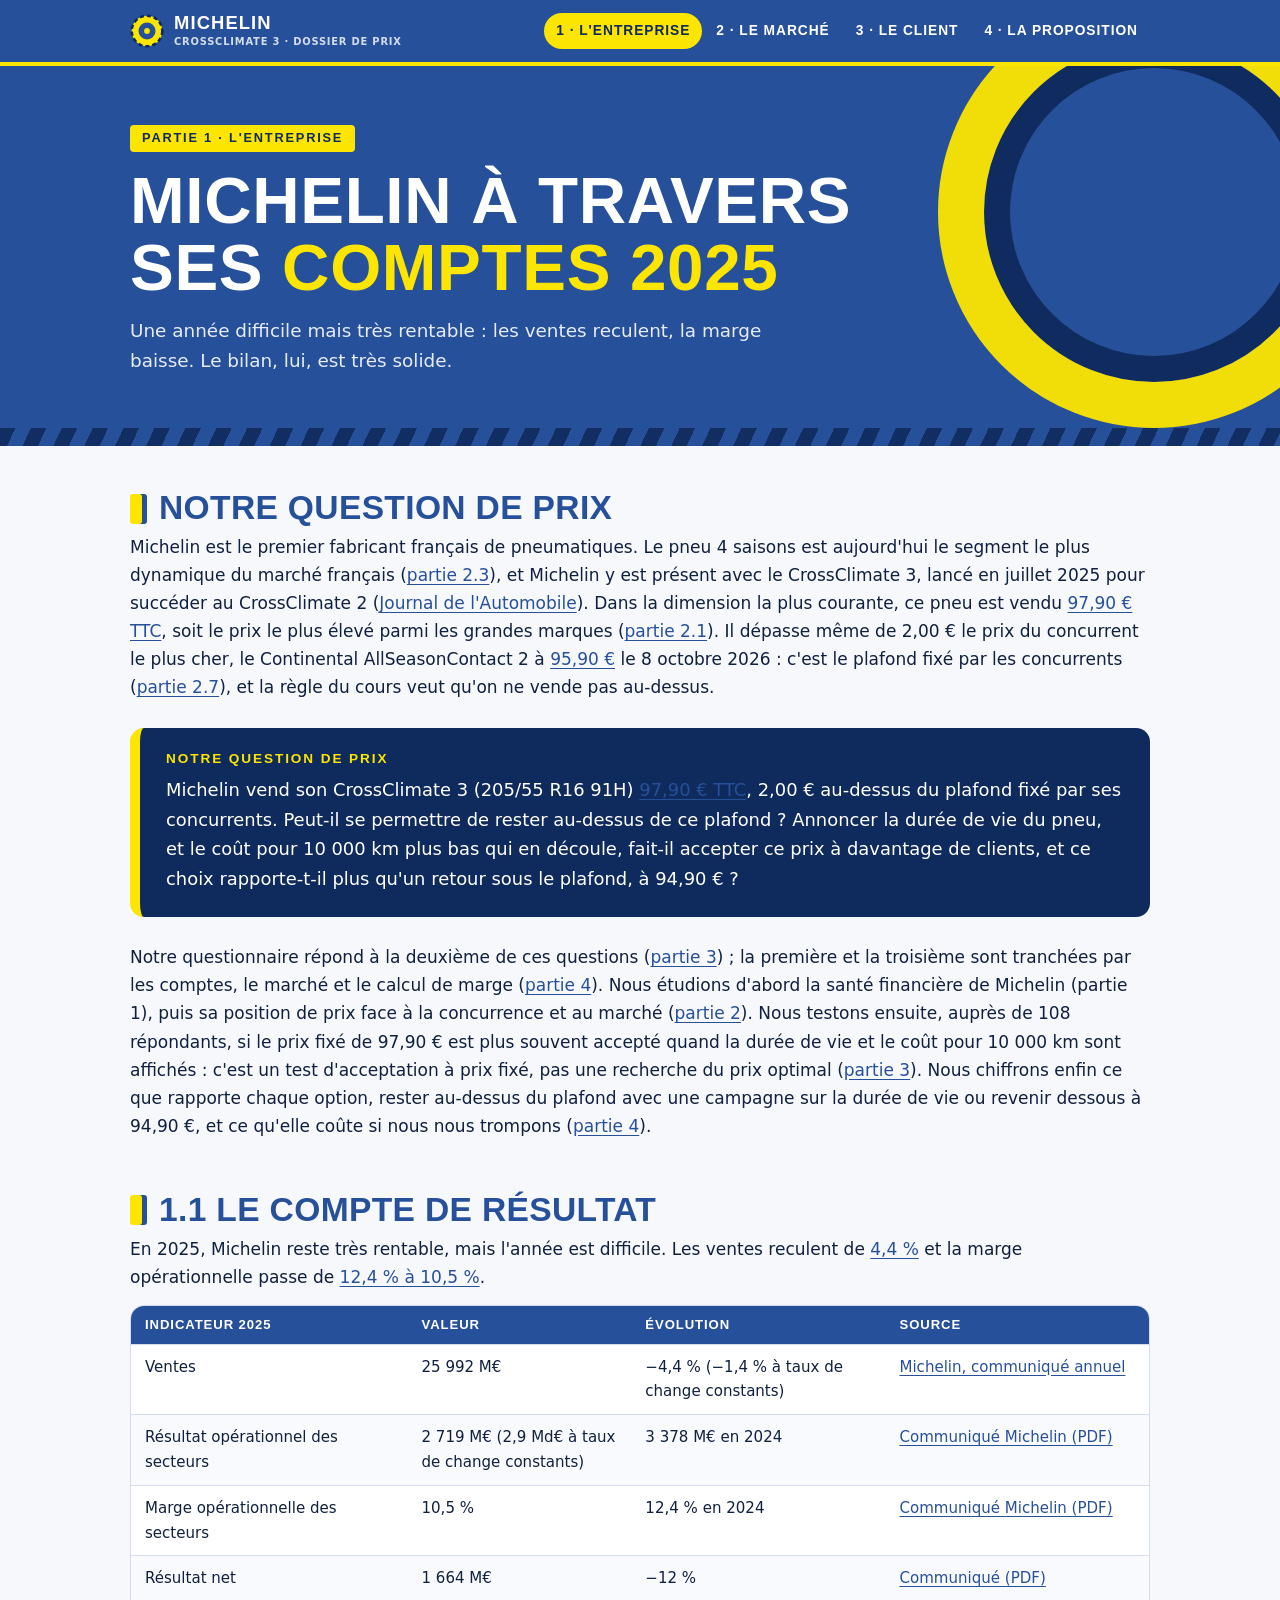
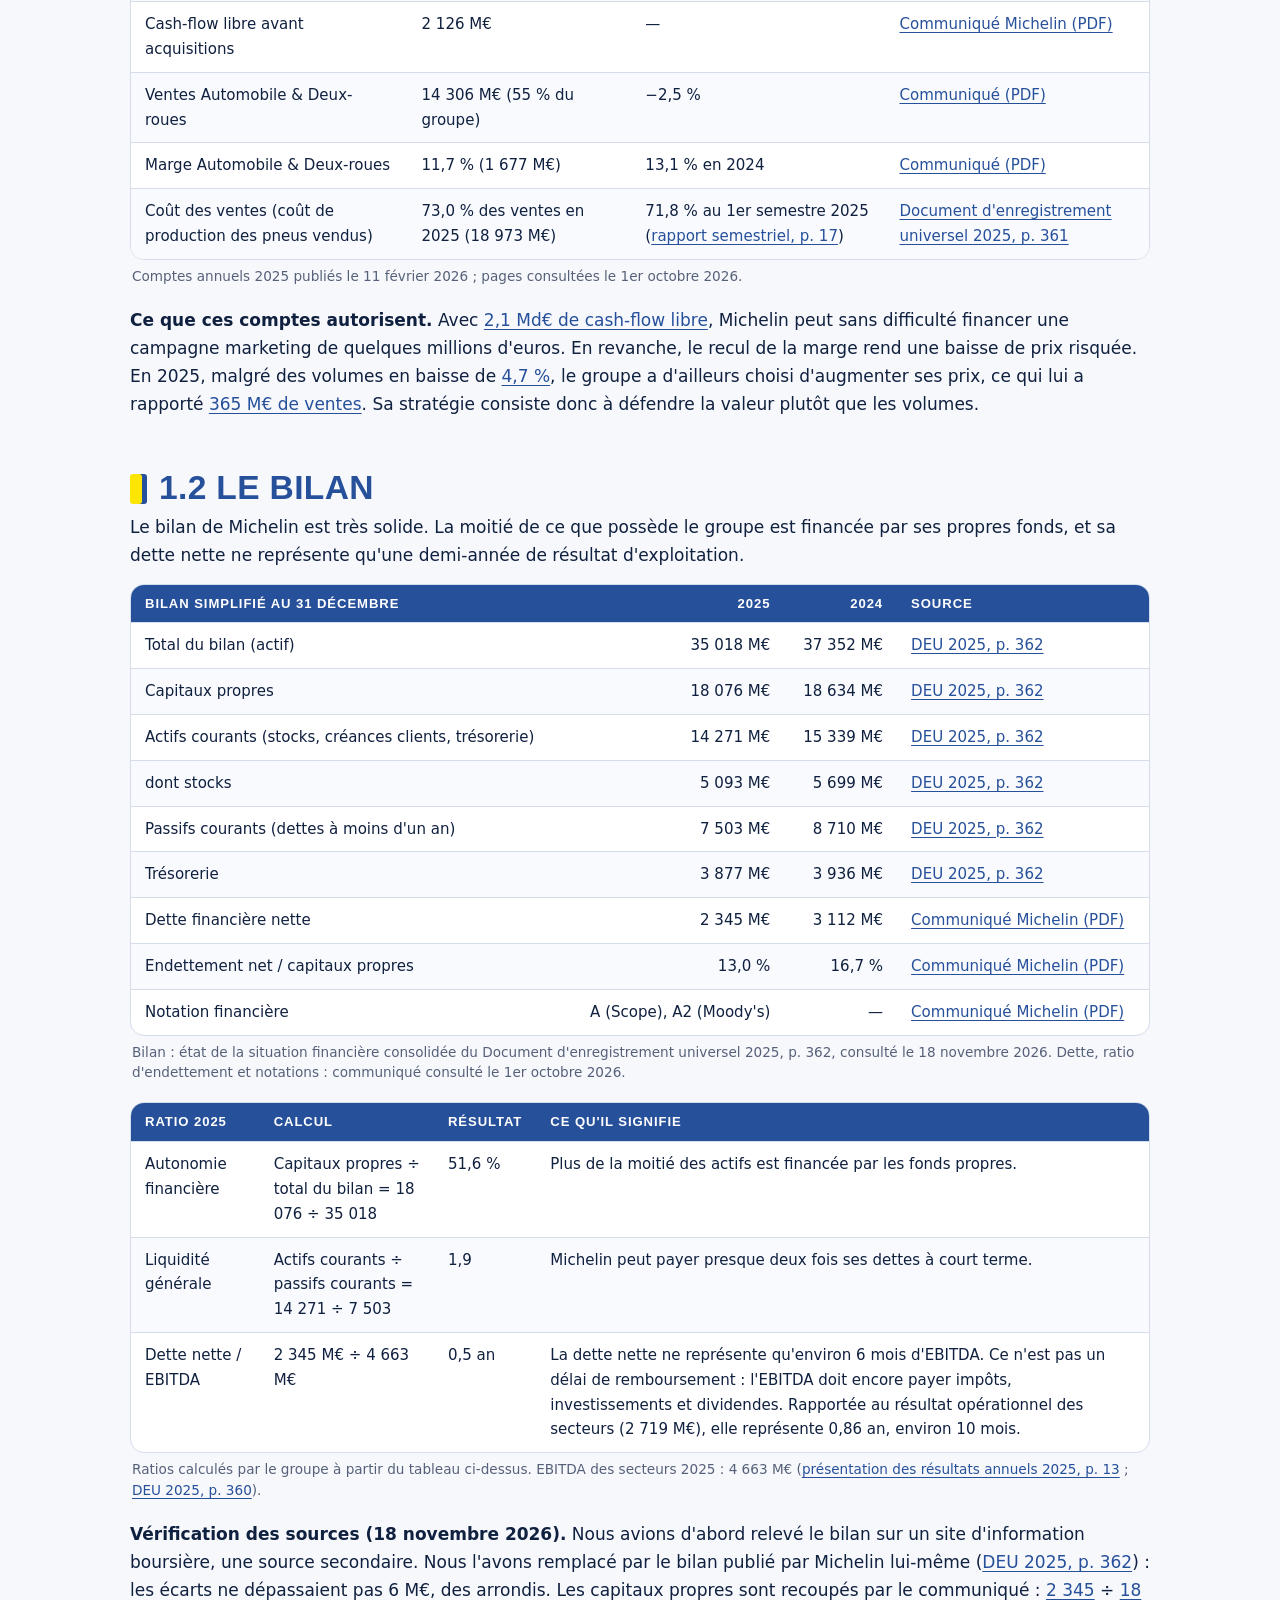
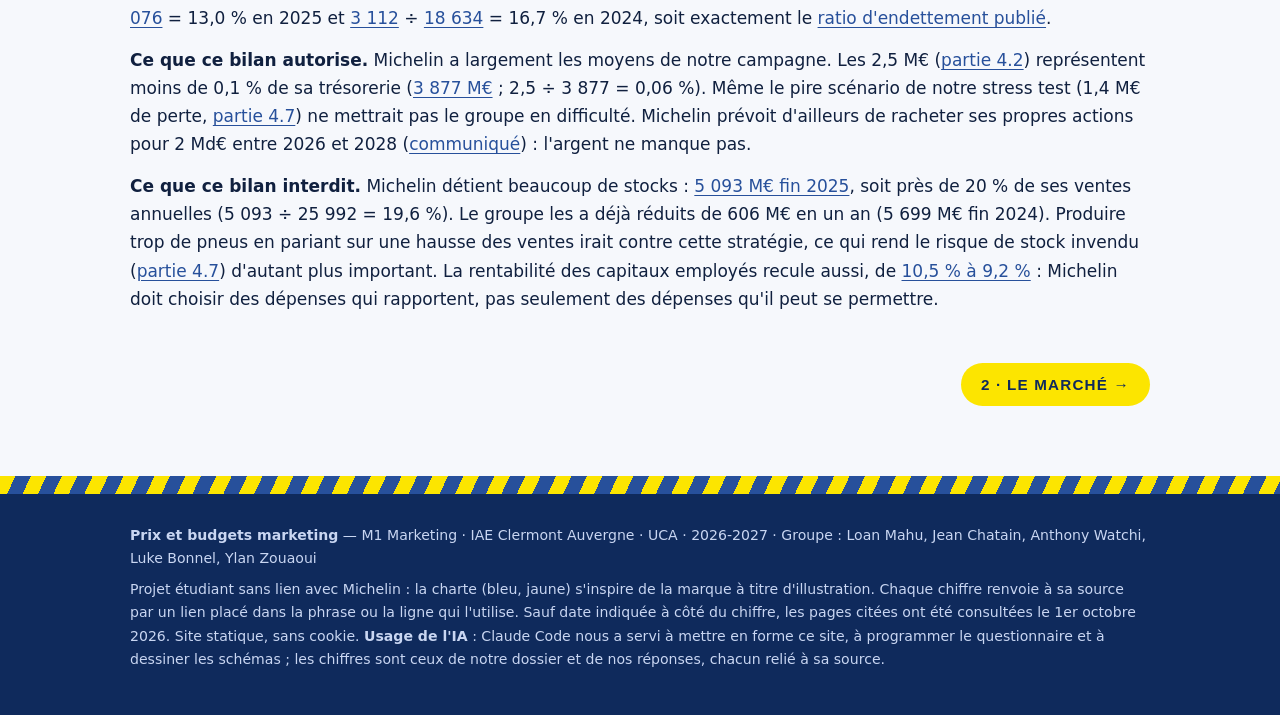
==== commit 44d9ed95: "Onglet 1 : « coût des ventes » et dette nette exprimée en mois d'EBITDA Co-Authored-By: Claude Opus " ====
--- a/index.html
+++ b/index.html
@@ -28,12 +28,12 @@
 
 <h2 id="resultat">1.1 Le compte de résultat</h2>
 <p>En 2025, Michelin reste très rentable, mais l'année est difficile. Les ventes reculent de <a href="https://agngnconpm.cloudimg.io/v7/https:/dgaddcosprod.blob.core.windows.net/cxf-corporate/attachments/zitbllli0ym93f0dm62a9flp-financial-information-at-december-31-2025.pdf" target="_blank" rel="noopener">4,4 %</a> et la marge opérationnelle passe de <a href="https://agngnconpm.cloudimg.io/v7/https:/dgaddcosprod.blob.core.windows.net/cxf-corporate/attachments/zitbllli0ym93f0dm62a9flp-financial-information-at-december-31-2025.pdf" target="_blank" rel="noopener">12,4 % à 10,5 %</a>.</p>
-<div class="tableau"><table><thead><tr><th>Indicateur 2025</th><th>Valeur</th><th>Évolution</th><th>Source</th></tr></thead><tbody><tr><td>Ventes</td><td>25 992 M€</td><td>−4,4 % (−1,4 % à taux de change constants)</td><td><a href="https://www.michelin.com/en/publications/group/financial-information-december-31-2025" target="_blank" rel="noopener">Michelin, communiqué annuel</a></td></tr><tr><td>Résultat opérationnel des secteurs</td><td>2 719 M€ (2,9 Md€ à taux de change constants)</td><td>3 378 M€ en 2024</td><td><a href="https://agngnconpm.cloudimg.io/v7/https:/dgaddcosprod.blob.core.windows.net/cxf-corporate/attachments/zitbllli0ym93f0dm62a9flp-financial-information-at-december-31-2025.pdf" target="_blank" rel="noopener">Communiqué Michelin (PDF)</a></td></tr><tr><td>Marge opérationnelle des secteurs</td><td>10,5 %</td><td>12,4 % en 2024</td><td><a href="https://agngnconpm.cloudimg.io/v7/https:/dgaddcosprod.blob.core.windows.net/cxf-corporate/attachments/zitbllli0ym93f0dm62a9flp-financial-information-at-december-31-2025.pdf" target="_blank" rel="noopener">Communiqué Michelin (PDF)</a></td></tr><tr><td>Résultat net</td><td>1 664 M€</td><td>−12 %</td><td><a href="https://agngnconpm.cloudimg.io/v7/https:/dgaddcosprod.blob.core.windows.net/cxf-corporate/attachments/zitbllli0ym93f0dm62a9flp-financial-information-at-december-31-2025.pdf" target="_blank" rel="noopener">Communiqué (PDF)</a></td></tr><tr><td>Cash-flow libre avant acquisitions</td><td>2 126 M€</td><td>—</td><td><a href="https://agngnconpm.cloudimg.io/v7/https:/dgaddcosprod.blob.core.windows.net/cxf-corporate/attachments/zitbllli0ym93f0dm62a9flp-financial-information-at-december-31-2025.pdf" target="_blank" rel="noopener">Communiqué Michelin (PDF)</a></td></tr><tr><td>Ventes Automobile &amp; Deux-roues</td><td>14 306 M€ (55 % du groupe)</td><td>−2,5 %</td><td><a href="https://agngnconpm.cloudimg.io/v7/https:/dgaddcosprod.blob.core.windows.net/cxf-corporate/attachments/zitbllli0ym93f0dm62a9flp-financial-information-at-december-31-2025.pdf" target="_blank" rel="noopener">Communiqué (PDF)</a></td></tr><tr><td>Marge Automobile &amp; Deux-roues</td><td>11,7 % (1 677 M€)</td><td>13,1 % en 2024</td><td><a href="https://agngnconpm.cloudimg.io/v7/https:/dgaddcosprod.blob.core.windows.net/cxf-corporate/attachments/zitbllli0ym93f0dm62a9flp-financial-information-at-december-31-2025.pdf" target="_blank" rel="noopener">Communiqué (PDF)</a></td></tr><tr><td>Coût de revient des ventes</td><td>73,0 % des ventes en 2025 (18 973 M€)</td><td>71,8 % au 1er semestre 2025 (<a href="https://dgaddcosprod.blob.core.windows.net/cxf-corporate/attachments/e1z4ruaxuxrl2gvprjlz7cfg-2025-first-half-financial-report.pdf" target="_blank" rel="noopener">rapport semestriel, p. 17</a>)</td><td><a href="https://agngnconpm.cloudimg.io/v7/https:/dgaddcosprod.blob.core.windows.net/cxf-corporate/attachments/el8spxzm2clun9qg4l60808d-document-d%C3%A2-enregistrement-universel-pour-2025.pdf#page=361" target="_blank" rel="noopener">Document d'enregistrement universel 2025, p. 361</a></td></tr></tbody></table></div><p class="note">Comptes annuels 2025 publiés le 11 février 2026 ; pages consultées le 1er octobre 2026.</p>
+<div class="tableau"><table><thead><tr><th>Indicateur 2025</th><th>Valeur</th><th>Évolution</th><th>Source</th></tr></thead><tbody><tr><td>Ventes</td><td>25 992 M€</td><td>−4,4 % (−1,4 % à taux de change constants)</td><td><a href="https://www.michelin.com/en/publications/group/financial-information-december-31-2025" target="_blank" rel="noopener">Michelin, communiqué annuel</a></td></tr><tr><td>Résultat opérationnel des secteurs</td><td>2 719 M€ (2,9 Md€ à taux de change constants)</td><td>3 378 M€ en 2024</td><td><a href="https://agngnconpm.cloudimg.io/v7/https:/dgaddcosprod.blob.core.windows.net/cxf-corporate/attachments/zitbllli0ym93f0dm62a9flp-financial-information-at-december-31-2025.pdf" target="_blank" rel="noopener">Communiqué Michelin (PDF)</a></td></tr><tr><td>Marge opérationnelle des secteurs</td><td>10,5 %</td><td>12,4 % en 2024</td><td><a href="https://agngnconpm.cloudimg.io/v7/https:/dgaddcosprod.blob.core.windows.net/cxf-corporate/attachments/zitbllli0ym93f0dm62a9flp-financial-information-at-december-31-2025.pdf" target="_blank" rel="noopener">Communiqué Michelin (PDF)</a></td></tr><tr><td>Résultat net</td><td>1 664 M€</td><td>−12 %</td><td><a href="https://agngnconpm.cloudimg.io/v7/https:/dgaddcosprod.blob.core.windows.net/cxf-corporate/attachments/zitbllli0ym93f0dm62a9flp-financial-information-at-december-31-2025.pdf" target="_blank" rel="noopener">Communiqué (PDF)</a></td></tr><tr><td>Cash-flow libre avant acquisitions</td><td>2 126 M€</td><td>—</td><td><a href="https://agngnconpm.cloudimg.io/v7/https:/dgaddcosprod.blob.core.windows.net/cxf-corporate/attachments/zitbllli0ym93f0dm62a9flp-financial-information-at-december-31-2025.pdf" target="_blank" rel="noopener">Communiqué Michelin (PDF)</a></td></tr><tr><td>Ventes Automobile &amp; Deux-roues</td><td>14 306 M€ (55 % du groupe)</td><td>−2,5 %</td><td><a href="https://agngnconpm.cloudimg.io/v7/https:/dgaddcosprod.blob.core.windows.net/cxf-corporate/attachments/zitbllli0ym93f0dm62a9flp-financial-information-at-december-31-2025.pdf" target="_blank" rel="noopener">Communiqué (PDF)</a></td></tr><tr><td>Marge Automobile &amp; Deux-roues</td><td>11,7 % (1 677 M€)</td><td>13,1 % en 2024</td><td><a href="https://agngnconpm.cloudimg.io/v7/https:/dgaddcosprod.blob.core.windows.net/cxf-corporate/attachments/zitbllli0ym93f0dm62a9flp-financial-information-at-december-31-2025.pdf" target="_blank" rel="noopener">Communiqué (PDF)</a></td></tr><tr><td>Coût des ventes (coût de production des pneus vendus)</td><td>73,0 % des ventes en 2025 (18 973 M€)</td><td>71,8 % au 1er semestre 2025 (<a href="https://dgaddcosprod.blob.core.windows.net/cxf-corporate/attachments/e1z4ruaxuxrl2gvprjlz7cfg-2025-first-half-financial-report.pdf" target="_blank" rel="noopener">rapport semestriel, p. 17</a>)</td><td><a href="https://agngnconpm.cloudimg.io/v7/https:/dgaddcosprod.blob.core.windows.net/cxf-corporate/attachments/el8spxzm2clun9qg4l60808d-document-d%C3%A2-enregistrement-universel-pour-2025.pdf#page=361" target="_blank" rel="noopener">Document d'enregistrement universel 2025, p. 361</a></td></tr></tbody></table></div><p class="note">Comptes annuels 2025 publiés le 11 février 2026 ; pages consultées le 1er octobre 2026.</p>
 <p><b>Ce que ces comptes autorisent.</b> Avec <a href="https://agngnconpm.cloudimg.io/v7/https:/dgaddcosprod.blob.core.windows.net/cxf-corporate/attachments/zitbllli0ym93f0dm62a9flp-financial-information-at-december-31-2025.pdf" target="_blank" rel="noopener">2,1 Md€ de cash-flow libre</a>, Michelin peut sans difficulté financer une campagne marketing de quelques millions d'euros. En revanche, le recul de la marge rend une baisse de prix risquée. En 2025, malgré des volumes en baisse de <a href="https://agngnconpm.cloudimg.io/v7/https:/dgaddcosprod.blob.core.windows.net/cxf-corporate/attachments/zitbllli0ym93f0dm62a9flp-financial-information-at-december-31-2025.pdf" target="_blank" rel="noopener">4,7 %</a>, le groupe a d'ailleurs choisi d'augmenter ses prix, ce qui lui a rapporté <a href="https://agngnconpm.cloudimg.io/v7/https:/dgaddcosprod.blob.core.windows.net/cxf-corporate/attachments/zitbllli0ym93f0dm62a9flp-financial-information-at-december-31-2025.pdf" target="_blank" rel="noopener">365 M€ de ventes</a>. Sa stratégie consiste donc à défendre la valeur plutôt que les volumes.</p>
 
 <h2 id="bilan">1.2 Le bilan</h2>
 <p>Le bilan de Michelin est très solide. La moitié de ce que possède le groupe est financée par ses propres fonds, et sa dette nette ne représente qu'une demi-année de résultat d'exploitation.</p>
-<div class="tableau"><table><thead><tr><th>Bilan simplifié au 31 décembre</th><th class="n">2025</th><th class="n">2024</th><th>Source</th></tr></thead><tbody><tr><td>Total du bilan (actif)</td><td class="n">35 018 M€</td><td class="n">37 352 M€</td><td><a href="https://agngnconpm.cloudimg.io/v7/https:/dgaddcosprod.blob.core.windows.net/cxf-corporate/attachments/el8spxzm2clun9qg4l60808d-document-d%C3%A2-enregistrement-universel-pour-2025.pdf#page=362" target="_blank" rel="noopener">DEU 2025, p. 362</a></td></tr><tr><td>Capitaux propres</td><td class="n">18 076 M€</td><td class="n">18 634 M€</td><td><a href="https://agngnconpm.cloudimg.io/v7/https:/dgaddcosprod.blob.core.windows.net/cxf-corporate/attachments/el8spxzm2clun9qg4l60808d-document-d%C3%A2-enregistrement-universel-pour-2025.pdf#page=362" target="_blank" rel="noopener">DEU 2025, p. 362</a></td></tr><tr><td>Actifs courants (stocks, créances clients, trésorerie)</td><td class="n">14 271 M€</td><td class="n">15 339 M€</td><td><a href="https://agngnconpm.cloudimg.io/v7/https:/dgaddcosprod.blob.core.windows.net/cxf-corporate/attachments/el8spxzm2clun9qg4l60808d-document-d%C3%A2-enregistrement-universel-pour-2025.pdf#page=362" target="_blank" rel="noopener">DEU 2025, p. 362</a></td></tr><tr><td>dont stocks</td><td class="n">5 093 M€</td><td class="n">5 699 M€</td><td><a href="https://agngnconpm.cloudimg.io/v7/https:/dgaddcosprod.blob.core.windows.net/cxf-corporate/attachments/el8spxzm2clun9qg4l60808d-document-d%C3%A2-enregistrement-universel-pour-2025.pdf#page=362" target="_blank" rel="noopener">DEU 2025, p. 362</a></td></tr><tr><td>Passifs courants (dettes à moins d'un an)</td><td class="n">7 503 M€</td><td class="n">8 710 M€</td><td><a href="https://agngnconpm.cloudimg.io/v7/https:/dgaddcosprod.blob.core.windows.net/cxf-corporate/attachments/el8spxzm2clun9qg4l60808d-document-d%C3%A2-enregistrement-universel-pour-2025.pdf#page=362" target="_blank" rel="noopener">DEU 2025, p. 362</a></td></tr><tr><td>Trésorerie</td><td class="n">3 877 M€</td><td class="n">3 936 M€</td><td><a href="https://agngnconpm.cloudimg.io/v7/https:/dgaddcosprod.blob.core.windows.net/cxf-corporate/attachments/el8spxzm2clun9qg4l60808d-document-d%C3%A2-enregistrement-universel-pour-2025.pdf#page=362" target="_blank" rel="noopener">DEU 2025, p. 362</a></td></tr><tr><td>Dette financière nette</td><td class="n">2 345 M€</td><td class="n">3 112 M€</td><td><a href="https://agngnconpm.cloudimg.io/v7/https:/dgaddcosprod.blob.core.windows.net/cxf-corporate/attachments/zitbllli0ym93f0dm62a9flp-financial-information-at-december-31-2025.pdf" target="_blank" rel="noopener">Communiqué Michelin (PDF)</a></td></tr><tr><td>Endettement net / capitaux propres</td><td class="n">13,0 %</td><td class="n">16,7 %</td><td><a href="https://agngnconpm.cloudimg.io/v7/https:/dgaddcosprod.blob.core.windows.net/cxf-corporate/attachments/zitbllli0ym93f0dm62a9flp-financial-information-at-december-31-2025.pdf" target="_blank" rel="noopener">Communiqué Michelin (PDF)</a></td></tr><tr><td>Notation financière</td><td class="n">A (Scope), A2 (Moody's)</td><td class="n">—</td><td><a href="https://agngnconpm.cloudimg.io/v7/https:/dgaddcosprod.blob.core.windows.net/cxf-corporate/attachments/zitbllli0ym93f0dm62a9flp-financial-information-at-december-31-2025.pdf" target="_blank" rel="noopener">Communiqué Michelin (PDF)</a></td></tr></tbody></table></div><p class="note">Bilan : état de la situation financière consolidée du Document d'enregistrement universel 2025, p. 362, consulté le 18 novembre 2026. Dette, ratio d'endettement et notations : communiqué consulté le 1er octobre 2026.</p><div class="tableau"><table><thead><tr><th>Ratio 2025</th><th>Calcul</th><th>Résultat</th><th>Ce qu'il signifie</th></tr></thead><tbody><tr><td>Autonomie financière</td><td>Capitaux propres ÷ total du bilan = 18 076 ÷ 35 018</td><td>51,6 %</td><td>Plus de la moitié des actifs est financée par les fonds propres.</td></tr><tr><td>Liquidité générale</td><td>Actifs courants ÷ passifs courants = 14 271 ÷ 7 503</td><td>1,9</td><td>Michelin peut payer presque deux fois ses dettes à court terme.</td></tr><tr><td>Dette nette / EBITDA</td><td>2 345 M€ ÷ 4 663 M€</td><td>0,5 an</td><td>Il suffirait de 6 mois de résultat d'exploitation pour rembourser la dette.</td></tr></tbody></table></div><p class="note">Ratios calculés par le groupe à partir du tableau ci-dessus. EBITDA des secteurs 2025 : 4 663 M€ (<a href="https://agngnconpm.cloudimg.io/v7/https:/dgaddcosprod.blob.core.windows.net/cxf-corporate/attachments/du5l2qtngtgeurmhnelmczny-2025-annual-results-presentation.pdf" target="_blank" rel="noopener">présentation des résultats annuels 2025, p. 13</a> ; <a href="https://agngnconpm.cloudimg.io/v7/https:/dgaddcosprod.blob.core.windows.net/cxf-corporate/attachments/el8spxzm2clun9qg4l60808d-document-d%C3%A2-enregistrement-universel-pour-2025.pdf#page=360" target="_blank" rel="noopener">DEU 2025, p. 360</a>).</p>
+<div class="tableau"><table><thead><tr><th>Bilan simplifié au 31 décembre</th><th class="n">2025</th><th class="n">2024</th><th>Source</th></tr></thead><tbody><tr><td>Total du bilan (actif)</td><td class="n">35 018 M€</td><td class="n">37 352 M€</td><td><a href="https://agngnconpm.cloudimg.io/v7/https:/dgaddcosprod.blob.core.windows.net/cxf-corporate/attachments/el8spxzm2clun9qg4l60808d-document-d%C3%A2-enregistrement-universel-pour-2025.pdf#page=362" target="_blank" rel="noopener">DEU 2025, p. 362</a></td></tr><tr><td>Capitaux propres</td><td class="n">18 076 M€</td><td class="n">18 634 M€</td><td><a href="https://agngnconpm.cloudimg.io/v7/https:/dgaddcosprod.blob.core.windows.net/cxf-corporate/attachments/el8spxzm2clun9qg4l60808d-document-d%C3%A2-enregistrement-universel-pour-2025.pdf#page=362" target="_blank" rel="noopener">DEU 2025, p. 362</a></td></tr><tr><td>Actifs courants (stocks, créances clients, trésorerie)</td><td class="n">14 271 M€</td><td class="n">15 339 M€</td><td><a href="https://agngnconpm.cloudimg.io/v7/https:/dgaddcosprod.blob.core.windows.net/cxf-corporate/attachments/el8spxzm2clun9qg4l60808d-document-d%C3%A2-enregistrement-universel-pour-2025.pdf#page=362" target="_blank" rel="noopener">DEU 2025, p. 362</a></td></tr><tr><td>dont stocks</td><td class="n">5 093 M€</td><td class="n">5 699 M€</td><td><a href="https://agngnconpm.cloudimg.io/v7/https:/dgaddcosprod.blob.core.windows.net/cxf-corporate/attachments/el8spxzm2clun9qg4l60808d-document-d%C3%A2-enregistrement-universel-pour-2025.pdf#page=362" target="_blank" rel="noopener">DEU 2025, p. 362</a></td></tr><tr><td>Passifs courants (dettes à moins d'un an)</td><td class="n">7 503 M€</td><td class="n">8 710 M€</td><td><a href="https://agngnconpm.cloudimg.io/v7/https:/dgaddcosprod.blob.core.windows.net/cxf-corporate/attachments/el8spxzm2clun9qg4l60808d-document-d%C3%A2-enregistrement-universel-pour-2025.pdf#page=362" target="_blank" rel="noopener">DEU 2025, p. 362</a></td></tr><tr><td>Trésorerie</td><td class="n">3 877 M€</td><td class="n">3 936 M€</td><td><a href="https://agngnconpm.cloudimg.io/v7/https:/dgaddcosprod.blob.core.windows.net/cxf-corporate/attachments/el8spxzm2clun9qg4l60808d-document-d%C3%A2-enregistrement-universel-pour-2025.pdf#page=362" target="_blank" rel="noopener">DEU 2025, p. 362</a></td></tr><tr><td>Dette financière nette</td><td class="n">2 345 M€</td><td class="n">3 112 M€</td><td><a href="https://agngnconpm.cloudimg.io/v7/https:/dgaddcosprod.blob.core.windows.net/cxf-corporate/attachments/zitbllli0ym93f0dm62a9flp-financial-information-at-december-31-2025.pdf" target="_blank" rel="noopener">Communiqué Michelin (PDF)</a></td></tr><tr><td>Endettement net / capitaux propres</td><td class="n">13,0 %</td><td class="n">16,7 %</td><td><a href="https://agngnconpm.cloudimg.io/v7/https:/dgaddcosprod.blob.core.windows.net/cxf-corporate/attachments/zitbllli0ym93f0dm62a9flp-financial-information-at-december-31-2025.pdf" target="_blank" rel="noopener">Communiqué Michelin (PDF)</a></td></tr><tr><td>Notation financière</td><td class="n">A (Scope), A2 (Moody's)</td><td class="n">—</td><td><a href="https://agngnconpm.cloudimg.io/v7/https:/dgaddcosprod.blob.core.windows.net/cxf-corporate/attachments/zitbllli0ym93f0dm62a9flp-financial-information-at-december-31-2025.pdf" target="_blank" rel="noopener">Communiqué Michelin (PDF)</a></td></tr></tbody></table></div><p class="note">Bilan : état de la situation financière consolidée du Document d'enregistrement universel 2025, p. 362, consulté le 18 novembre 2026. Dette, ratio d'endettement et notations : communiqué consulté le 1er octobre 2026.</p><div class="tableau"><table><thead><tr><th>Ratio 2025</th><th>Calcul</th><th>Résultat</th><th>Ce qu'il signifie</th></tr></thead><tbody><tr><td>Autonomie financière</td><td>Capitaux propres ÷ total du bilan = 18 076 ÷ 35 018</td><td>51,6 %</td><td>Plus de la moitié des actifs est financée par les fonds propres.</td></tr><tr><td>Liquidité générale</td><td>Actifs courants ÷ passifs courants = 14 271 ÷ 7 503</td><td>1,9</td><td>Michelin peut payer presque deux fois ses dettes à court terme.</td></tr><tr><td>Dette nette / EBITDA</td><td>2 345 M€ ÷ 4 663 M€</td><td>0,5 an</td><td>La dette nette ne représente qu'environ 6 mois d'EBITDA. Ce n'est pas un délai de remboursement : l'EBITDA doit encore payer impôts, investissements et dividendes. Rapportée au résultat opérationnel des secteurs (2 719 M€), elle représente 0,86 an, environ 10 mois.</td></tr></tbody></table></div><p class="note">Ratios calculés par le groupe à partir du tableau ci-dessus. EBITDA des secteurs 2025 : 4 663 M€ (<a href="https://agngnconpm.cloudimg.io/v7/https:/dgaddcosprod.blob.core.windows.net/cxf-corporate/attachments/du5l2qtngtgeurmhnelmczny-2025-annual-results-presentation.pdf" target="_blank" rel="noopener">présentation des résultats annuels 2025, p. 13</a> ; <a href="https://agngnconpm.cloudimg.io/v7/https:/dgaddcosprod.blob.core.windows.net/cxf-corporate/attachments/el8spxzm2clun9qg4l60808d-document-d%C3%A2-enregistrement-universel-pour-2025.pdf#page=360" target="_blank" rel="noopener">DEU 2025, p. 360</a>).</p>
 <p><b>Vérification des sources (18 novembre 2026).</b> Nous avions d'abord relevé le bilan sur un site d'information boursière, une source secondaire. Nous l'avons remplacé par le bilan publié par Michelin lui-même (<a href="https://agngnconpm.cloudimg.io/v7/https:/dgaddcosprod.blob.core.windows.net/cxf-corporate/attachments/el8spxzm2clun9qg4l60808d-document-d%C3%A2-enregistrement-universel-pour-2025.pdf#page=362" target="_blank" rel="noopener">DEU 2025, p. 362</a>) : les écarts ne dépassaient pas 6 M€, des arrondis. Les capitaux propres sont recoupés par le communiqué : <a href="https://agngnconpm.cloudimg.io/v7/https:/dgaddcosprod.blob.core.windows.net/cxf-corporate/attachments/zitbllli0ym93f0dm62a9flp-financial-information-at-december-31-2025.pdf" target="_blank" rel="noopener">2 345</a> ÷ <a href="https://agngnconpm.cloudimg.io/v7/https:/dgaddcosprod.blob.core.windows.net/cxf-corporate/attachments/el8spxzm2clun9qg4l60808d-document-d%C3%A2-enregistrement-universel-pour-2025.pdf#page=362" target="_blank" rel="noopener">18 076</a> = 13,0 % en 2025 et <a href="https://agngnconpm.cloudimg.io/v7/https:/dgaddcosprod.blob.core.windows.net/cxf-corporate/attachments/zitbllli0ym93f0dm62a9flp-financial-information-at-december-31-2025.pdf" target="_blank" rel="noopener">3 112</a> ÷ <a href="https://agngnconpm.cloudimg.io/v7/https:/dgaddcosprod.blob.core.windows.net/cxf-corporate/attachments/el8spxzm2clun9qg4l60808d-document-d%C3%A2-enregistrement-universel-pour-2025.pdf#page=362" target="_blank" rel="noopener">18 634</a> = 16,7 % en 2024, soit exactement le <a href="https://agngnconpm.cloudimg.io/v7/https:/dgaddcosprod.blob.core.windows.net/cxf-corporate/attachments/zitbllli0ym93f0dm62a9flp-financial-information-at-december-31-2025.pdf" target="_blank" rel="noopener">ratio d'endettement publié</a>.</p>
 <p><b>Ce que ce bilan autorise.</b> Michelin a largement les moyens de notre campagne. Les 2,5 M€ (<a href="proposition.html#budget">partie 4.2</a>) représentent moins de 0,1 % de sa trésorerie (<a href="https://agngnconpm.cloudimg.io/v7/https:/dgaddcosprod.blob.core.windows.net/cxf-corporate/attachments/el8spxzm2clun9qg4l60808d-document-d%C3%A2-enregistrement-universel-pour-2025.pdf#page=362" target="_blank" rel="noopener">3 877 M€</a> ; 2,5 ÷ 3 877 = 0,06 %). Même le pire scénario de notre stress test (1,4 M€ de perte, <a href="proposition.html#stress">partie 4.7</a>) ne mettrait pas le groupe en difficulté. Michelin prévoit d'ailleurs de racheter ses propres actions pour 2 Md€ entre 2026 et 2028 (<a href="https://agngnconpm.cloudimg.io/v7/https:/dgaddcosprod.blob.core.windows.net/cxf-corporate/attachments/zitbllli0ym93f0dm62a9flp-financial-information-at-december-31-2025.pdf" target="_blank" rel="noopener">communiqué</a>) : l'argent ne manque pas.</p>
 <p><b>Ce que ce bilan interdit.</b> Michelin détient beaucoup de stocks : <a href="https://agngnconpm.cloudimg.io/v7/https:/dgaddcosprod.blob.core.windows.net/cxf-corporate/attachments/el8spxzm2clun9qg4l60808d-document-d%C3%A2-enregistrement-universel-pour-2025.pdf#page=362" target="_blank" rel="noopener">5 093 M€ fin 2025</a>, soit près de 20 % de ses ventes annuelles (5 093 ÷ 25 992 = 19,6 %). Le groupe les a déjà réduits de 606 M€ en un an (5 699 M€ fin 2024). Produire trop de pneus en pariant sur une hausse des ventes irait contre cette stratégie, ce qui rend le risque de stock invendu (<a href="proposition.html#erreur">partie 4.7</a>) d'autant plus important. La rentabilité des capitaux employés recule aussi, de <a href="https://agngnconpm.cloudimg.io/v7/https:/dgaddcosprod.blob.core.windows.net/cxf-corporate/attachments/zitbllli0ym93f0dm62a9flp-financial-information-at-december-31-2025.pdf" target="_blank" rel="noopener">10,5 % à 9,2 %</a> : Michelin doit choisir des dépenses qui rapportent, pas seulement des dépenses qu'il peut se permettre.</p>
--- a/style.css
+++ b/style.css
@@ -210,3 +210,16 @@
 .synth-grille h3{margin:0 0 8px;font-size:1.02rem;color:var(--bleu)}
 .synth-grille p{margin:0}
 .synth-grille ul.puces{margin:0}
+
+/* Petits boutons « Voir le calcul » (partie 3) */
+details.calcul{margin:-6px 0 18px}
+details.calcul>summary{display:inline-flex;align-items:center;gap:8px;cursor:pointer;list-style:none;padding:5px 13px 5px 6px;border:1px solid var(--bleu);border-radius:999px;background:#fff;color:var(--bleu);font-size:.82rem;font-weight:700;line-height:1.3}
+details.calcul>summary::-webkit-details-marker{display:none}
+details.calcul>summary::before{content:"+";display:inline-grid;place-items:center;width:20px;height:20px;border-radius:50%;background:var(--bleu);color:#fff;font-size:.95rem;line-height:1}
+details.calcul[open]>summary::before{content:"−"}
+details.calcul>summary:hover{background:var(--ciel)}
+details.calcul>summary:focus-visible{outline:3px solid var(--jaune);outline-offset:2px}
+.calcul-corps{margin-top:8px;padding:12px 16px;background:var(--ciel);border-left:4px solid var(--jaune);border-radius:0 10px 10px 0;font-size:.92rem}
+.calcul-corps p{margin:0 0 8px}
+.calcul-corps p:last-child{margin-bottom:0}
+.calcul-corps p.f{background:#fff;border-radius:6px;padding:6px 10px;font-variant-numeric:tabular-nums;overflow-wrap:anywhere}
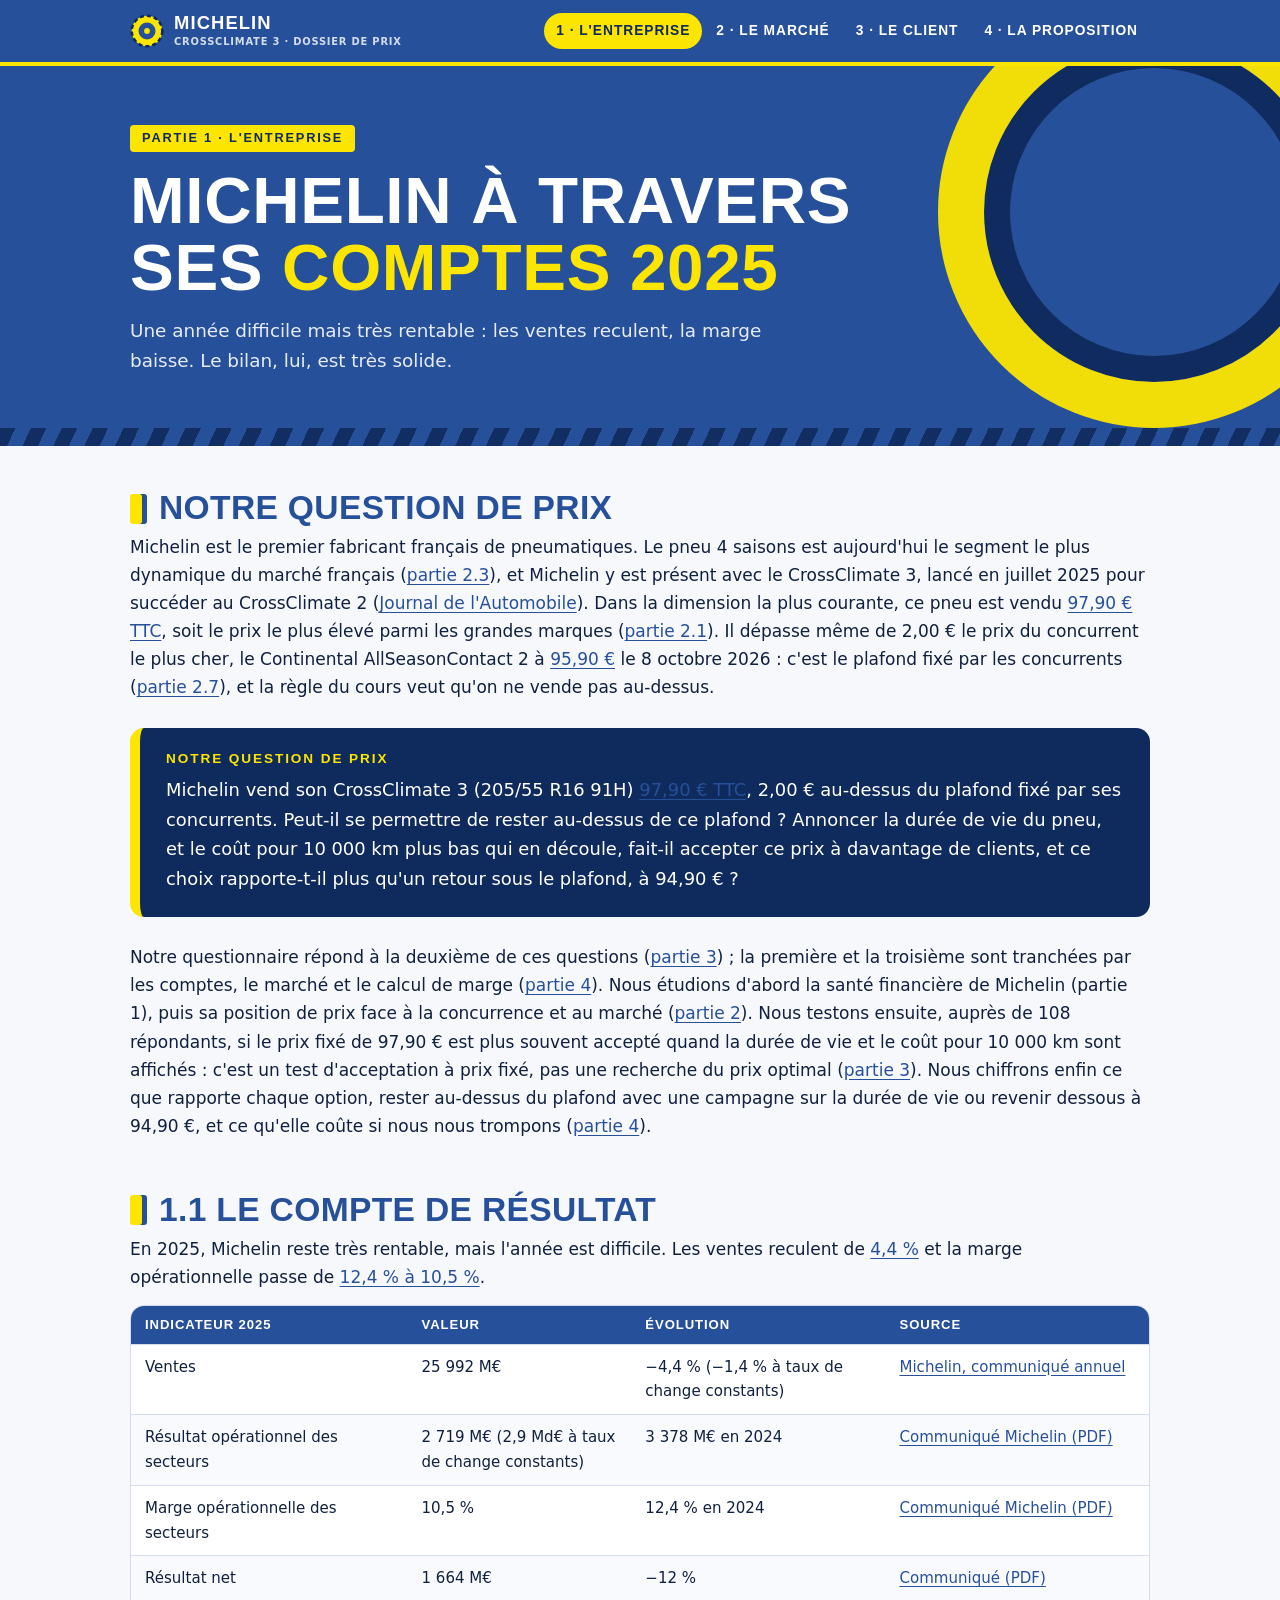
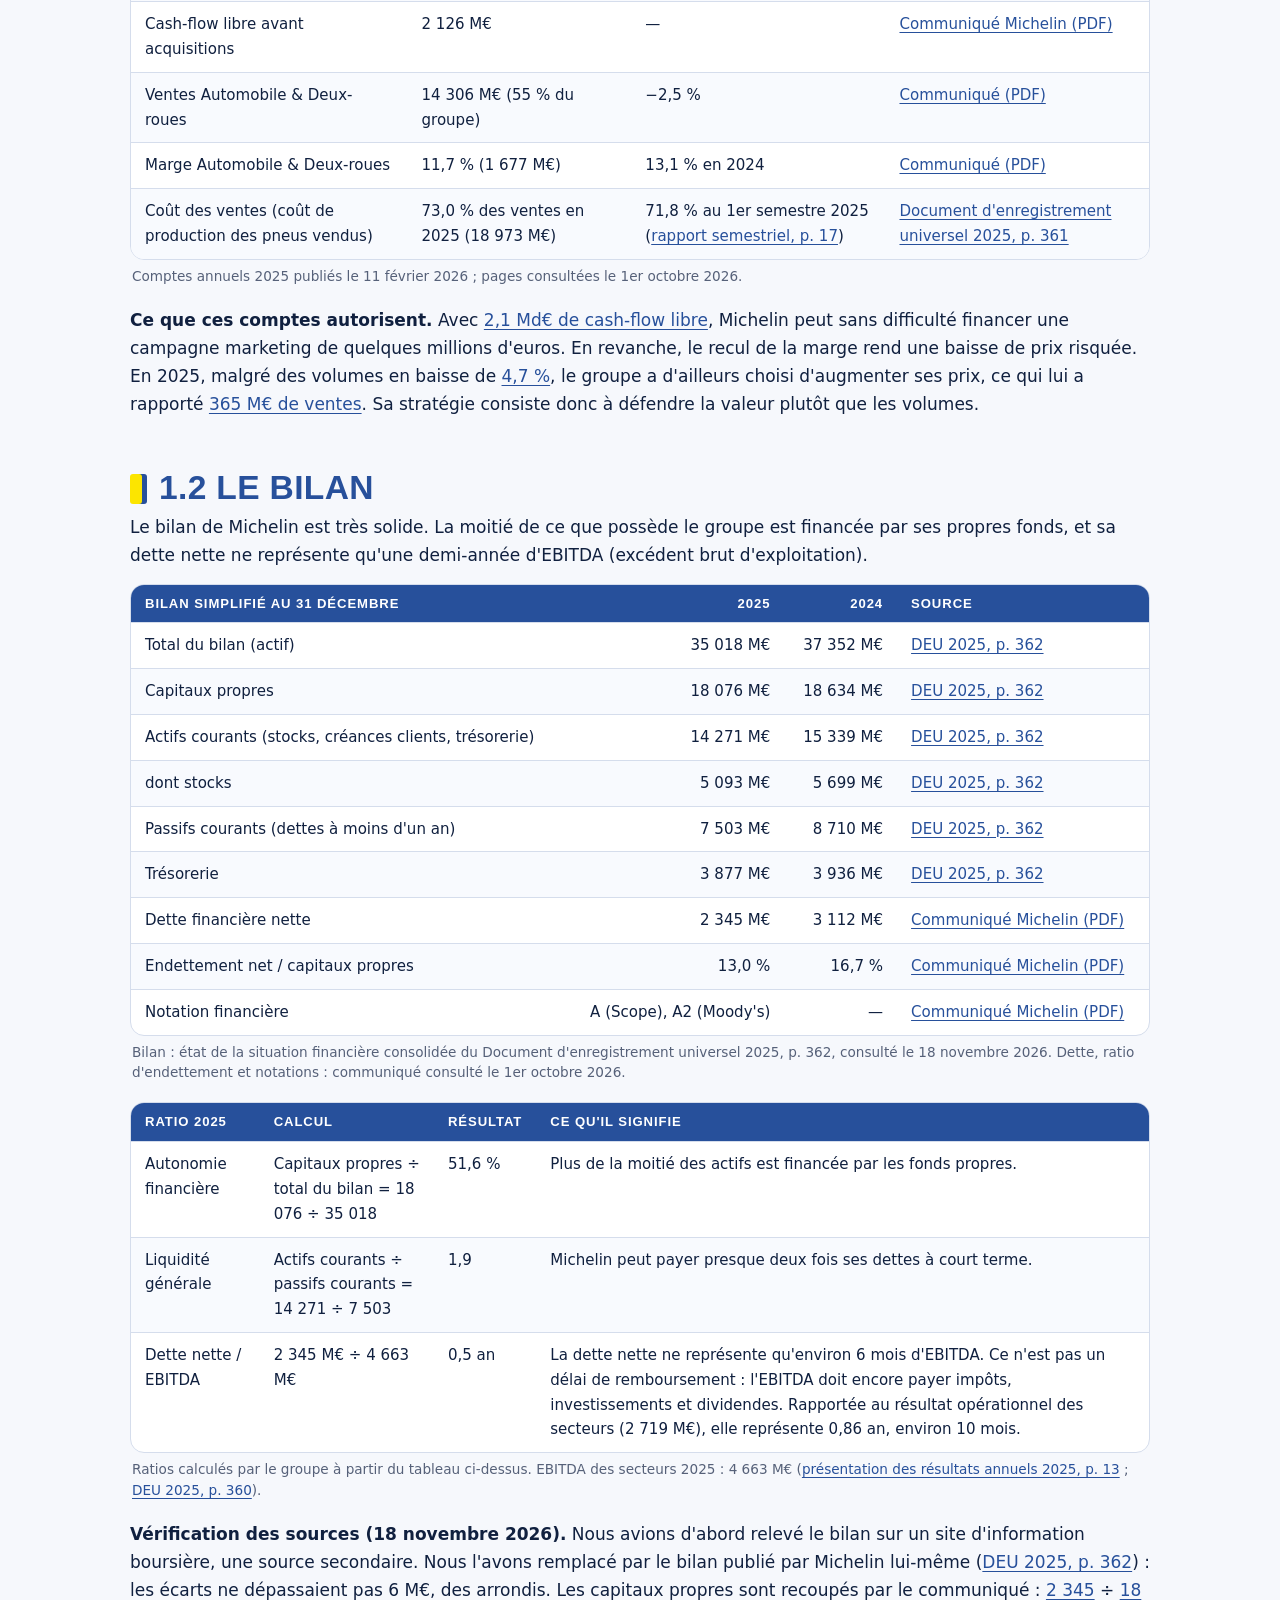
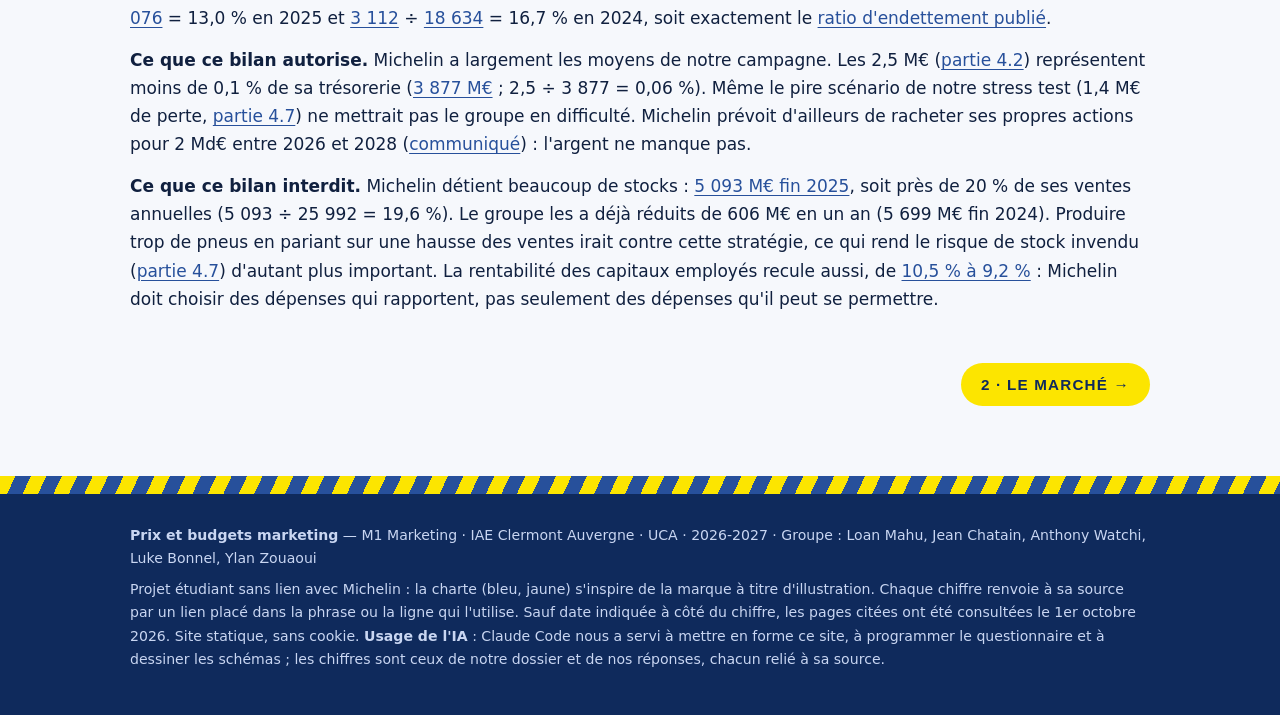
==== commit 1576ea14: "Onglet 1 : intro de la 1.2, dette nette en demi-année d'EBITDA Co-Authored-By: Claude Opus 5.5 <nore" ====
--- a/index.html
+++ b/index.html
@@ -32,7 +32,7 @@
 <p><b>Ce que ces comptes autorisent.</b> Avec <a href="https://agngnconpm.cloudimg.io/v7/https:/dgaddcosprod.blob.core.windows.net/cxf-corporate/attachments/zitbllli0ym93f0dm62a9flp-financial-information-at-december-31-2025.pdf" target="_blank" rel="noopener">2,1 Md€ de cash-flow libre</a>, Michelin peut sans difficulté financer une campagne marketing de quelques millions d'euros. En revanche, le recul de la marge rend une baisse de prix risquée. En 2025, malgré des volumes en baisse de <a href="https://agngnconpm.cloudimg.io/v7/https:/dgaddcosprod.blob.core.windows.net/cxf-corporate/attachments/zitbllli0ym93f0dm62a9flp-financial-information-at-december-31-2025.pdf" target="_blank" rel="noopener">4,7 %</a>, le groupe a d'ailleurs choisi d'augmenter ses prix, ce qui lui a rapporté <a href="https://agngnconpm.cloudimg.io/v7/https:/dgaddcosprod.blob.core.windows.net/cxf-corporate/attachments/zitbllli0ym93f0dm62a9flp-financial-information-at-december-31-2025.pdf" target="_blank" rel="noopener">365 M€ de ventes</a>. Sa stratégie consiste donc à défendre la valeur plutôt que les volumes.</p>
 
 <h2 id="bilan">1.2 Le bilan</h2>
-<p>Le bilan de Michelin est très solide. La moitié de ce que possède le groupe est financée par ses propres fonds, et sa dette nette ne représente qu'une demi-année de résultat d'exploitation.</p>
+<p>Le bilan de Michelin est très solide. La moitié de ce que possède le groupe est financée par ses propres fonds, et sa dette nette ne représente qu'une demi-année d'EBITDA (excédent brut d'exploitation).</p>
 <div class="tableau"><table><thead><tr><th>Bilan simplifié au 31 décembre</th><th class="n">2025</th><th class="n">2024</th><th>Source</th></tr></thead><tbody><tr><td>Total du bilan (actif)</td><td class="n">35 018 M€</td><td class="n">37 352 M€</td><td><a href="https://agngnconpm.cloudimg.io/v7/https:/dgaddcosprod.blob.core.windows.net/cxf-corporate/attachments/el8spxzm2clun9qg4l60808d-document-d%C3%A2-enregistrement-universel-pour-2025.pdf#page=362" target="_blank" rel="noopener">DEU 2025, p. 362</a></td></tr><tr><td>Capitaux propres</td><td class="n">18 076 M€</td><td class="n">18 634 M€</td><td><a href="https://agngnconpm.cloudimg.io/v7/https:/dgaddcosprod.blob.core.windows.net/cxf-corporate/attachments/el8spxzm2clun9qg4l60808d-document-d%C3%A2-enregistrement-universel-pour-2025.pdf#page=362" target="_blank" rel="noopener">DEU 2025, p. 362</a></td></tr><tr><td>Actifs courants (stocks, créances clients, trésorerie)</td><td class="n">14 271 M€</td><td class="n">15 339 M€</td><td><a href="https://agngnconpm.cloudimg.io/v7/https:/dgaddcosprod.blob.core.windows.net/cxf-corporate/attachments/el8spxzm2clun9qg4l60808d-document-d%C3%A2-enregistrement-universel-pour-2025.pdf#page=362" target="_blank" rel="noopener">DEU 2025, p. 362</a></td></tr><tr><td>dont stocks</td><td class="n">5 093 M€</td><td class="n">5 699 M€</td><td><a href="https://agngnconpm.cloudimg.io/v7/https:/dgaddcosprod.blob.core.windows.net/cxf-corporate/attachments/el8spxzm2clun9qg4l60808d-document-d%C3%A2-enregistrement-universel-pour-2025.pdf#page=362" target="_blank" rel="noopener">DEU 2025, p. 362</a></td></tr><tr><td>Passifs courants (dettes à moins d'un an)</td><td class="n">7 503 M€</td><td class="n">8 710 M€</td><td><a href="https://agngnconpm.cloudimg.io/v7/https:/dgaddcosprod.blob.core.windows.net/cxf-corporate/attachments/el8spxzm2clun9qg4l60808d-document-d%C3%A2-enregistrement-universel-pour-2025.pdf#page=362" target="_blank" rel="noopener">DEU 2025, p. 362</a></td></tr><tr><td>Trésorerie</td><td class="n">3 877 M€</td><td class="n">3 936 M€</td><td><a href="https://agngnconpm.cloudimg.io/v7/https:/dgaddcosprod.blob.core.windows.net/cxf-corporate/attachments/el8spxzm2clun9qg4l60808d-document-d%C3%A2-enregistrement-universel-pour-2025.pdf#page=362" target="_blank" rel="noopener">DEU 2025, p. 362</a></td></tr><tr><td>Dette financière nette</td><td class="n">2 345 M€</td><td class="n">3 112 M€</td><td><a href="https://agngnconpm.cloudimg.io/v7/https:/dgaddcosprod.blob.core.windows.net/cxf-corporate/attachments/zitbllli0ym93f0dm62a9flp-financial-information-at-december-31-2025.pdf" target="_blank" rel="noopener">Communiqué Michelin (PDF)</a></td></tr><tr><td>Endettement net / capitaux propres</td><td class="n">13,0 %</td><td class="n">16,7 %</td><td><a href="https://agngnconpm.cloudimg.io/v7/https:/dgaddcosprod.blob.core.windows.net/cxf-corporate/attachments/zitbllli0ym93f0dm62a9flp-financial-information-at-december-31-2025.pdf" target="_blank" rel="noopener">Communiqué Michelin (PDF)</a></td></tr><tr><td>Notation financière</td><td class="n">A (Scope), A2 (Moody's)</td><td class="n">—</td><td><a href="https://agngnconpm.cloudimg.io/v7/https:/dgaddcosprod.blob.core.windows.net/cxf-corporate/attachments/zitbllli0ym93f0dm62a9flp-financial-information-at-december-31-2025.pdf" target="_blank" rel="noopener">Communiqué Michelin (PDF)</a></td></tr></tbody></table></div><p class="note">Bilan : état de la situation financière consolidée du Document d'enregistrement universel 2025, p. 362, consulté le 18 novembre 2026. Dette, ratio d'endettement et notations : communiqué consulté le 1er octobre 2026.</p><div class="tableau"><table><thead><tr><th>Ratio 2025</th><th>Calcul</th><th>Résultat</th><th>Ce qu'il signifie</th></tr></thead><tbody><tr><td>Autonomie financière</td><td>Capitaux propres ÷ total du bilan = 18 076 ÷ 35 018</td><td>51,6 %</td><td>Plus de la moitié des actifs est financée par les fonds propres.</td></tr><tr><td>Liquidité générale</td><td>Actifs courants ÷ passifs courants = 14 271 ÷ 7 503</td><td>1,9</td><td>Michelin peut payer presque deux fois ses dettes à court terme.</td></tr><tr><td>Dette nette / EBITDA</td><td>2 345 M€ ÷ 4 663 M€</td><td>0,5 an</td><td>La dette nette ne représente qu'environ 6 mois d'EBITDA. Ce n'est pas un délai de remboursement : l'EBITDA doit encore payer impôts, investissements et dividendes. Rapportée au résultat opérationnel des secteurs (2 719 M€), elle représente 0,86 an, environ 10 mois.</td></tr></tbody></table></div><p class="note">Ratios calculés par le groupe à partir du tableau ci-dessus. EBITDA des secteurs 2025 : 4 663 M€ (<a href="https://agngnconpm.cloudimg.io/v7/https:/dgaddcosprod.blob.core.windows.net/cxf-corporate/attachments/du5l2qtngtgeurmhnelmczny-2025-annual-results-presentation.pdf" target="_blank" rel="noopener">présentation des résultats annuels 2025, p. 13</a> ; <a href="https://agngnconpm.cloudimg.io/v7/https:/dgaddcosprod.blob.core.windows.net/cxf-corporate/attachments/el8spxzm2clun9qg4l60808d-document-d%C3%A2-enregistrement-universel-pour-2025.pdf#page=360" target="_blank" rel="noopener">DEU 2025, p. 360</a>).</p>
 <p><b>Vérification des sources (18 novembre 2026).</b> Nous avions d'abord relevé le bilan sur un site d'information boursière, une source secondaire. Nous l'avons remplacé par le bilan publié par Michelin lui-même (<a href="https://agngnconpm.cloudimg.io/v7/https:/dgaddcosprod.blob.core.windows.net/cxf-corporate/attachments/el8spxzm2clun9qg4l60808d-document-d%C3%A2-enregistrement-universel-pour-2025.pdf#page=362" target="_blank" rel="noopener">DEU 2025, p. 362</a>) : les écarts ne dépassaient pas 6 M€, des arrondis. Les capitaux propres sont recoupés par le communiqué : <a href="https://agngnconpm.cloudimg.io/v7/https:/dgaddcosprod.blob.core.windows.net/cxf-corporate/attachments/zitbllli0ym93f0dm62a9flp-financial-information-at-december-31-2025.pdf" target="_blank" rel="noopener">2 345</a> ÷ <a href="https://agngnconpm.cloudimg.io/v7/https:/dgaddcosprod.blob.core.windows.net/cxf-corporate/attachments/el8spxzm2clun9qg4l60808d-document-d%C3%A2-enregistrement-universel-pour-2025.pdf#page=362" target="_blank" rel="noopener">18 076</a> = 13,0 % en 2025 et <a href="https://agngnconpm.cloudimg.io/v7/https:/dgaddcosprod.blob.core.windows.net/cxf-corporate/attachments/zitbllli0ym93f0dm62a9flp-financial-information-at-december-31-2025.pdf" target="_blank" rel="noopener">3 112</a> ÷ <a href="https://agngnconpm.cloudimg.io/v7/https:/dgaddcosprod.blob.core.windows.net/cxf-corporate/attachments/el8spxzm2clun9qg4l60808d-document-d%C3%A2-enregistrement-universel-pour-2025.pdf#page=362" target="_blank" rel="noopener">18 634</a> = 16,7 % en 2024, soit exactement le <a href="https://agngnconpm.cloudimg.io/v7/https:/dgaddcosprod.blob.core.windows.net/cxf-corporate/attachments/zitbllli0ym93f0dm62a9flp-financial-information-at-december-31-2025.pdf" target="_blank" rel="noopener">ratio d'endettement publié</a>.</p>
 <p><b>Ce que ce bilan autorise.</b> Michelin a largement les moyens de notre campagne. Les 2,5 M€ (<a href="proposition.html#budget">partie 4.2</a>) représentent moins de 0,1 % de sa trésorerie (<a href="https://agngnconpm.cloudimg.io/v7/https:/dgaddcosprod.blob.core.windows.net/cxf-corporate/attachments/el8spxzm2clun9qg4l60808d-document-d%C3%A2-enregistrement-universel-pour-2025.pdf#page=362" target="_blank" rel="noopener">3 877 M€</a> ; 2,5 ÷ 3 877 = 0,06 %). Même le pire scénario de notre stress test (1,4 M€ de perte, <a href="proposition.html#stress">partie 4.7</a>) ne mettrait pas le groupe en difficulté. Michelin prévoit d'ailleurs de racheter ses propres actions pour 2 Md€ entre 2026 et 2028 (<a href="https://agngnconpm.cloudimg.io/v7/https:/dgaddcosprod.blob.core.windows.net/cxf-corporate/attachments/zitbllli0ym93f0dm62a9flp-financial-information-at-december-31-2025.pdf" target="_blank" rel="noopener">communiqué</a>) : l'argent ne manque pas.</p>
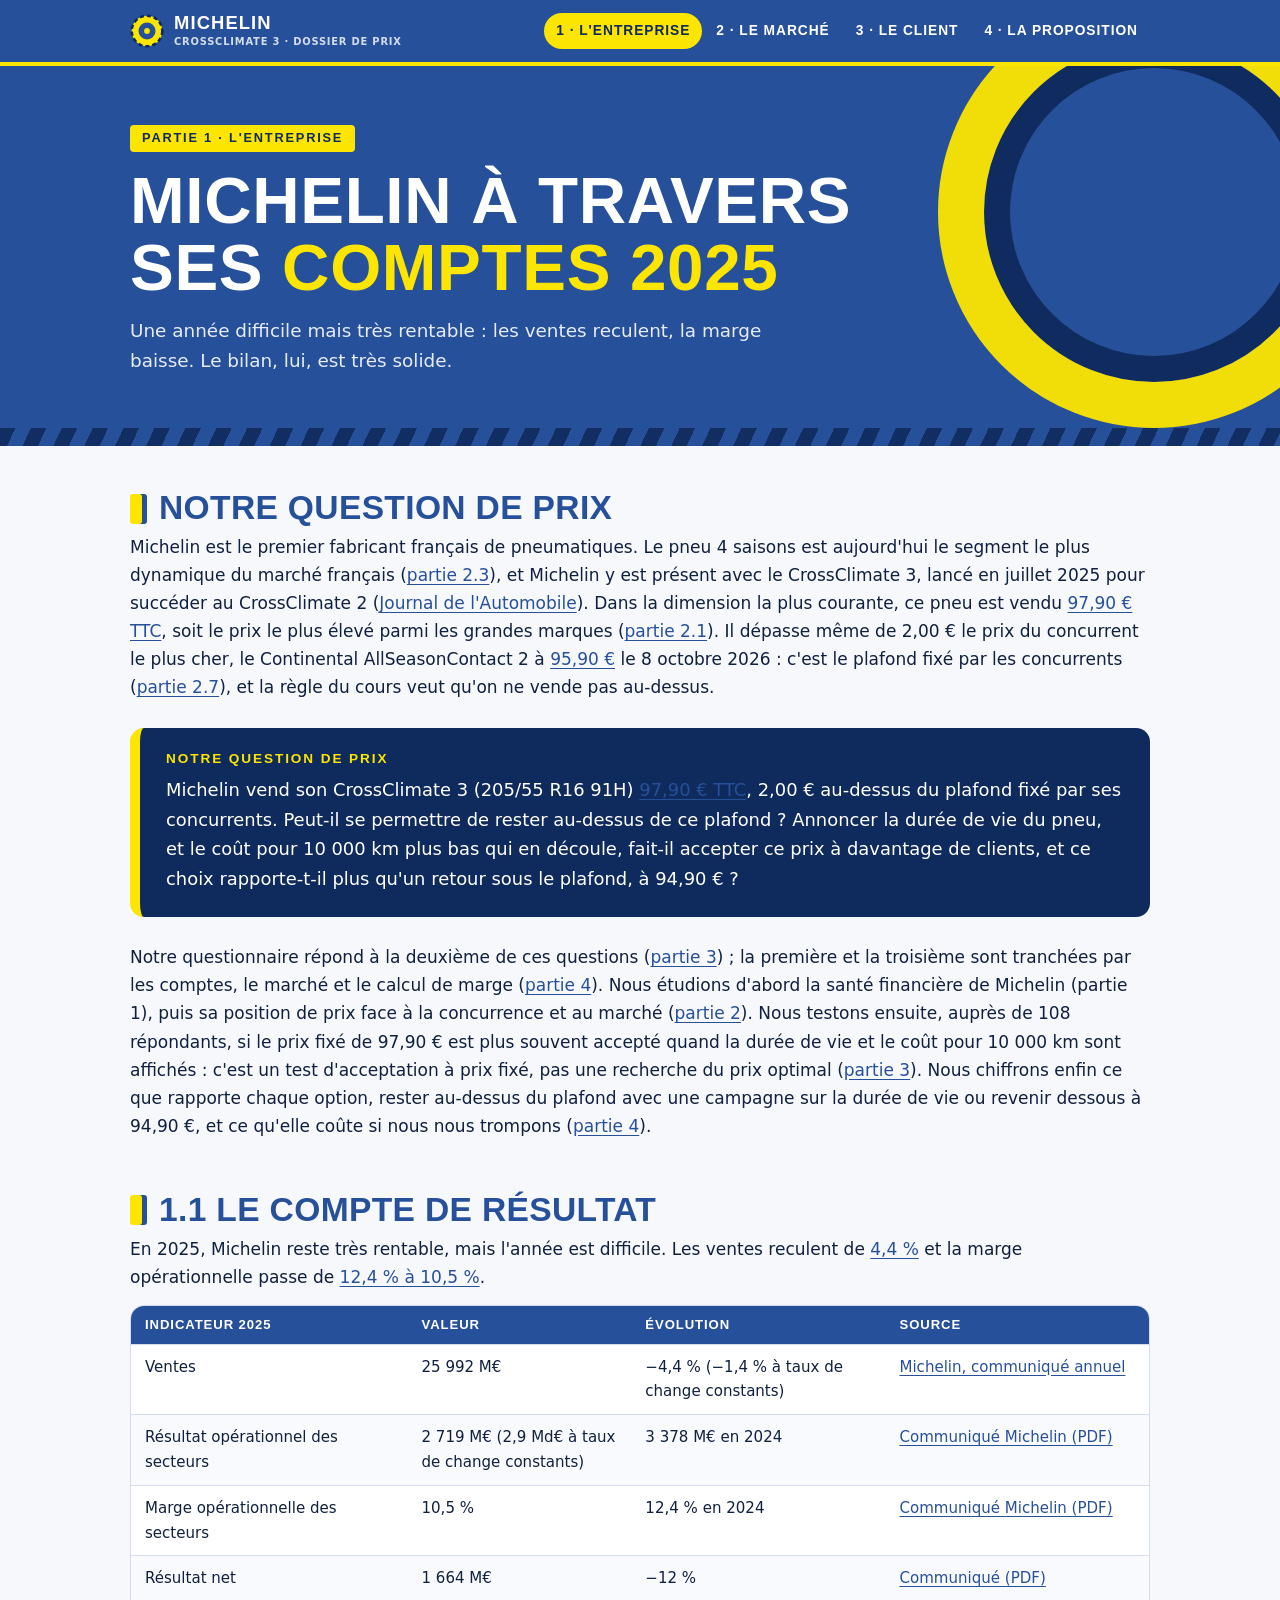
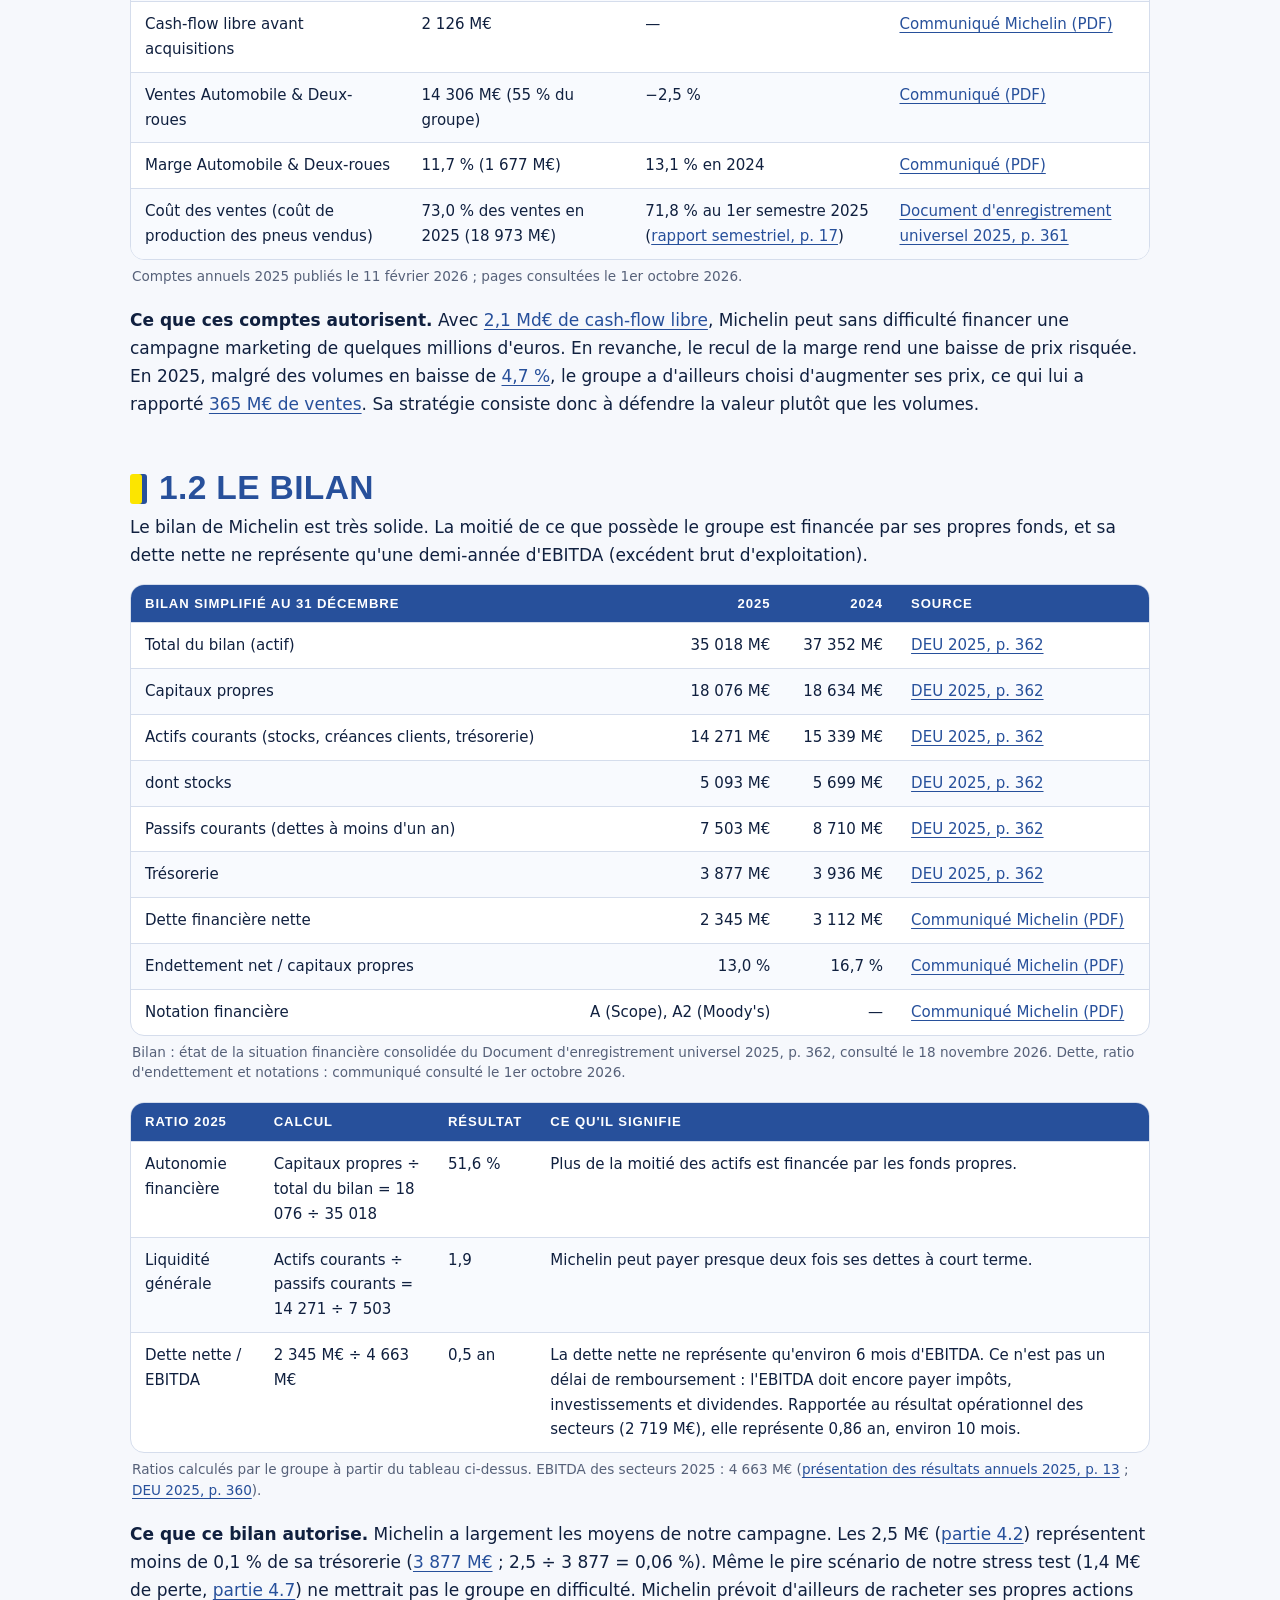
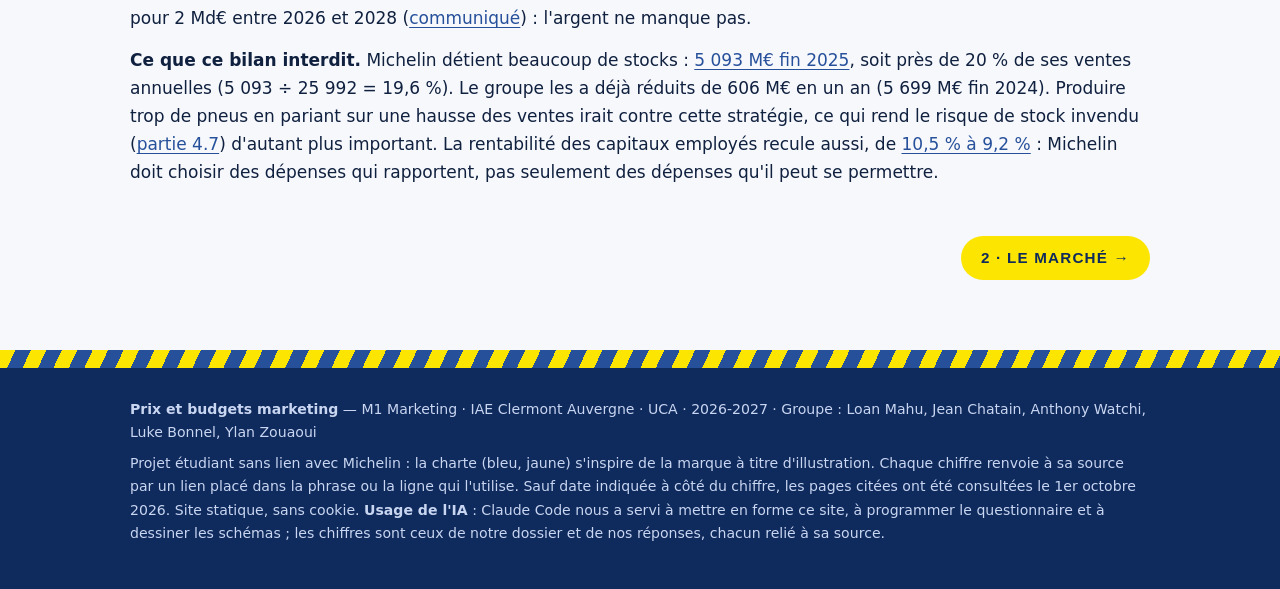
==== commit c21dd93d: "Onglet 1 : suppression du paragraphe « Vérification des sources » Co-Authored-By: Claude Opus 5.5 <n" ====
--- a/index.html
+++ b/index.html
@@ -34,7 +34,6 @@
 <h2 id="bilan">1.2 Le bilan</h2>
 <p>Le bilan de Michelin est très solide. La moitié de ce que possède le groupe est financée par ses propres fonds, et sa dette nette ne représente qu'une demi-année d'EBITDA (excédent brut d'exploitation).</p>
 <div class="tableau"><table><thead><tr><th>Bilan simplifié au 31 décembre</th><th class="n">2025</th><th class="n">2024</th><th>Source</th></tr></thead><tbody><tr><td>Total du bilan (actif)</td><td class="n">35 018 M€</td><td class="n">37 352 M€</td><td><a href="https://agngnconpm.cloudimg.io/v7/https:/dgaddcosprod.blob.core.windows.net/cxf-corporate/attachments/el8spxzm2clun9qg4l60808d-document-d%C3%A2-enregistrement-universel-pour-2025.pdf#page=362" target="_blank" rel="noopener">DEU 2025, p. 362</a></td></tr><tr><td>Capitaux propres</td><td class="n">18 076 M€</td><td class="n">18 634 M€</td><td><a href="https://agngnconpm.cloudimg.io/v7/https:/dgaddcosprod.blob.core.windows.net/cxf-corporate/attachments/el8spxzm2clun9qg4l60808d-document-d%C3%A2-enregistrement-universel-pour-2025.pdf#page=362" target="_blank" rel="noopener">DEU 2025, p. 362</a></td></tr><tr><td>Actifs courants (stocks, créances clients, trésorerie)</td><td class="n">14 271 M€</td><td class="n">15 339 M€</td><td><a href="https://agngnconpm.cloudimg.io/v7/https:/dgaddcosprod.blob.core.windows.net/cxf-corporate/attachments/el8spxzm2clun9qg4l60808d-document-d%C3%A2-enregistrement-universel-pour-2025.pdf#page=362" target="_blank" rel="noopener">DEU 2025, p. 362</a></td></tr><tr><td>dont stocks</td><td class="n">5 093 M€</td><td class="n">5 699 M€</td><td><a href="https://agngnconpm.cloudimg.io/v7/https:/dgaddcosprod.blob.core.windows.net/cxf-corporate/attachments/el8spxzm2clun9qg4l60808d-document-d%C3%A2-enregistrement-universel-pour-2025.pdf#page=362" target="_blank" rel="noopener">DEU 2025, p. 362</a></td></tr><tr><td>Passifs courants (dettes à moins d'un an)</td><td class="n">7 503 M€</td><td class="n">8 710 M€</td><td><a href="https://agngnconpm.cloudimg.io/v7/https:/dgaddcosprod.blob.core.windows.net/cxf-corporate/attachments/el8spxzm2clun9qg4l60808d-document-d%C3%A2-enregistrement-universel-pour-2025.pdf#page=362" target="_blank" rel="noopener">DEU 2025, p. 362</a></td></tr><tr><td>Trésorerie</td><td class="n">3 877 M€</td><td class="n">3 936 M€</td><td><a href="https://agngnconpm.cloudimg.io/v7/https:/dgaddcosprod.blob.core.windows.net/cxf-corporate/attachments/el8spxzm2clun9qg4l60808d-document-d%C3%A2-enregistrement-universel-pour-2025.pdf#page=362" target="_blank" rel="noopener">DEU 2025, p. 362</a></td></tr><tr><td>Dette financière nette</td><td class="n">2 345 M€</td><td class="n">3 112 M€</td><td><a href="https://agngnconpm.cloudimg.io/v7/https:/dgaddcosprod.blob.core.windows.net/cxf-corporate/attachments/zitbllli0ym93f0dm62a9flp-financial-information-at-december-31-2025.pdf" target="_blank" rel="noopener">Communiqué Michelin (PDF)</a></td></tr><tr><td>Endettement net / capitaux propres</td><td class="n">13,0 %</td><td class="n">16,7 %</td><td><a href="https://agngnconpm.cloudimg.io/v7/https:/dgaddcosprod.blob.core.windows.net/cxf-corporate/attachments/zitbllli0ym93f0dm62a9flp-financial-information-at-december-31-2025.pdf" target="_blank" rel="noopener">Communiqué Michelin (PDF)</a></td></tr><tr><td>Notation financière</td><td class="n">A (Scope), A2 (Moody's)</td><td class="n">—</td><td><a href="https://agngnconpm.cloudimg.io/v7/https:/dgaddcosprod.blob.core.windows.net/cxf-corporate/attachments/zitbllli0ym93f0dm62a9flp-financial-information-at-december-31-2025.pdf" target="_blank" rel="noopener">Communiqué Michelin (PDF)</a></td></tr></tbody></table></div><p class="note">Bilan : état de la situation financière consolidée du Document d'enregistrement universel 2025, p. 362, consulté le 18 novembre 2026. Dette, ratio d'endettement et notations : communiqué consulté le 1er octobre 2026.</p><div class="tableau"><table><thead><tr><th>Ratio 2025</th><th>Calcul</th><th>Résultat</th><th>Ce qu'il signifie</th></tr></thead><tbody><tr><td>Autonomie financière</td><td>Capitaux propres ÷ total du bilan = 18 076 ÷ 35 018</td><td>51,6 %</td><td>Plus de la moitié des actifs est financée par les fonds propres.</td></tr><tr><td>Liquidité générale</td><td>Actifs courants ÷ passifs courants = 14 271 ÷ 7 503</td><td>1,9</td><td>Michelin peut payer presque deux fois ses dettes à court terme.</td></tr><tr><td>Dette nette / EBITDA</td><td>2 345 M€ ÷ 4 663 M€</td><td>0,5 an</td><td>La dette nette ne représente qu'environ 6 mois d'EBITDA. Ce n'est pas un délai de remboursement : l'EBITDA doit encore payer impôts, investissements et dividendes. Rapportée au résultat opérationnel des secteurs (2 719 M€), elle représente 0,86 an, environ 10 mois.</td></tr></tbody></table></div><p class="note">Ratios calculés par le groupe à partir du tableau ci-dessus. EBITDA des secteurs 2025 : 4 663 M€ (<a href="https://agngnconpm.cloudimg.io/v7/https:/dgaddcosprod.blob.core.windows.net/cxf-corporate/attachments/du5l2qtngtgeurmhnelmczny-2025-annual-results-presentation.pdf" target="_blank" rel="noopener">présentation des résultats annuels 2025, p. 13</a> ; <a href="https://agngnconpm.cloudimg.io/v7/https:/dgaddcosprod.blob.core.windows.net/cxf-corporate/attachments/el8spxzm2clun9qg4l60808d-document-d%C3%A2-enregistrement-universel-pour-2025.pdf#page=360" target="_blank" rel="noopener">DEU 2025, p. 360</a>).</p>
-<p><b>Vérification des sources (18 novembre 2026).</b> Nous avions d'abord relevé le bilan sur un site d'information boursière, une source secondaire. Nous l'avons remplacé par le bilan publié par Michelin lui-même (<a href="https://agngnconpm.cloudimg.io/v7/https:/dgaddcosprod.blob.core.windows.net/cxf-corporate/attachments/el8spxzm2clun9qg4l60808d-document-d%C3%A2-enregistrement-universel-pour-2025.pdf#page=362" target="_blank" rel="noopener">DEU 2025, p. 362</a>) : les écarts ne dépassaient pas 6 M€, des arrondis. Les capitaux propres sont recoupés par le communiqué : <a href="https://agngnconpm.cloudimg.io/v7/https:/dgaddcosprod.blob.core.windows.net/cxf-corporate/attachments/zitbllli0ym93f0dm62a9flp-financial-information-at-december-31-2025.pdf" target="_blank" rel="noopener">2 345</a> ÷ <a href="https://agngnconpm.cloudimg.io/v7/https:/dgaddcosprod.blob.core.windows.net/cxf-corporate/attachments/el8spxzm2clun9qg4l60808d-document-d%C3%A2-enregistrement-universel-pour-2025.pdf#page=362" target="_blank" rel="noopener">18 076</a> = 13,0 % en 2025 et <a href="https://agngnconpm.cloudimg.io/v7/https:/dgaddcosprod.blob.core.windows.net/cxf-corporate/attachments/zitbllli0ym93f0dm62a9flp-financial-information-at-december-31-2025.pdf" target="_blank" rel="noopener">3 112</a> ÷ <a href="https://agngnconpm.cloudimg.io/v7/https:/dgaddcosprod.blob.core.windows.net/cxf-corporate/attachments/el8spxzm2clun9qg4l60808d-document-d%C3%A2-enregistrement-universel-pour-2025.pdf#page=362" target="_blank" rel="noopener">18 634</a> = 16,7 % en 2024, soit exactement le <a href="https://agngnconpm.cloudimg.io/v7/https:/dgaddcosprod.blob.core.windows.net/cxf-corporate/attachments/zitbllli0ym93f0dm62a9flp-financial-information-at-december-31-2025.pdf" target="_blank" rel="noopener">ratio d'endettement publié</a>.</p>
 <p><b>Ce que ce bilan autorise.</b> Michelin a largement les moyens de notre campagne. Les 2,5 M€ (<a href="proposition.html#budget">partie 4.2</a>) représentent moins de 0,1 % de sa trésorerie (<a href="https://agngnconpm.cloudimg.io/v7/https:/dgaddcosprod.blob.core.windows.net/cxf-corporate/attachments/el8spxzm2clun9qg4l60808d-document-d%C3%A2-enregistrement-universel-pour-2025.pdf#page=362" target="_blank" rel="noopener">3 877 M€</a> ; 2,5 ÷ 3 877 = 0,06 %). Même le pire scénario de notre stress test (1,4 M€ de perte, <a href="proposition.html#stress">partie 4.7</a>) ne mettrait pas le groupe en difficulté. Michelin prévoit d'ailleurs de racheter ses propres actions pour 2 Md€ entre 2026 et 2028 (<a href="https://agngnconpm.cloudimg.io/v7/https:/dgaddcosprod.blob.core.windows.net/cxf-corporate/attachments/zitbllli0ym93f0dm62a9flp-financial-information-at-december-31-2025.pdf" target="_blank" rel="noopener">communiqué</a>) : l'argent ne manque pas.</p>
 <p><b>Ce que ce bilan interdit.</b> Michelin détient beaucoup de stocks : <a href="https://agngnconpm.cloudimg.io/v7/https:/dgaddcosprod.blob.core.windows.net/cxf-corporate/attachments/el8spxzm2clun9qg4l60808d-document-d%C3%A2-enregistrement-universel-pour-2025.pdf#page=362" target="_blank" rel="noopener">5 093 M€ fin 2025</a>, soit près de 20 % de ses ventes annuelles (5 093 ÷ 25 992 = 19,6 %). Le groupe les a déjà réduits de 606 M€ en un an (5 699 M€ fin 2024). Produire trop de pneus en pariant sur une hausse des ventes irait contre cette stratégie, ce qui rend le risque de stock invendu (<a href="proposition.html#erreur">partie 4.7</a>) d'autant plus important. La rentabilité des capitaux employés recule aussi, de <a href="https://agngnconpm.cloudimg.io/v7/https:/dgaddcosprod.blob.core.windows.net/cxf-corporate/attachments/zitbllli0ym93f0dm62a9flp-financial-information-at-december-31-2025.pdf" target="_blank" rel="noopener">10,5 % à 9,2 %</a> : Michelin doit choisir des dépenses qui rapportent, pas seulement des dépenses qu'il peut se permettre.</p>
 
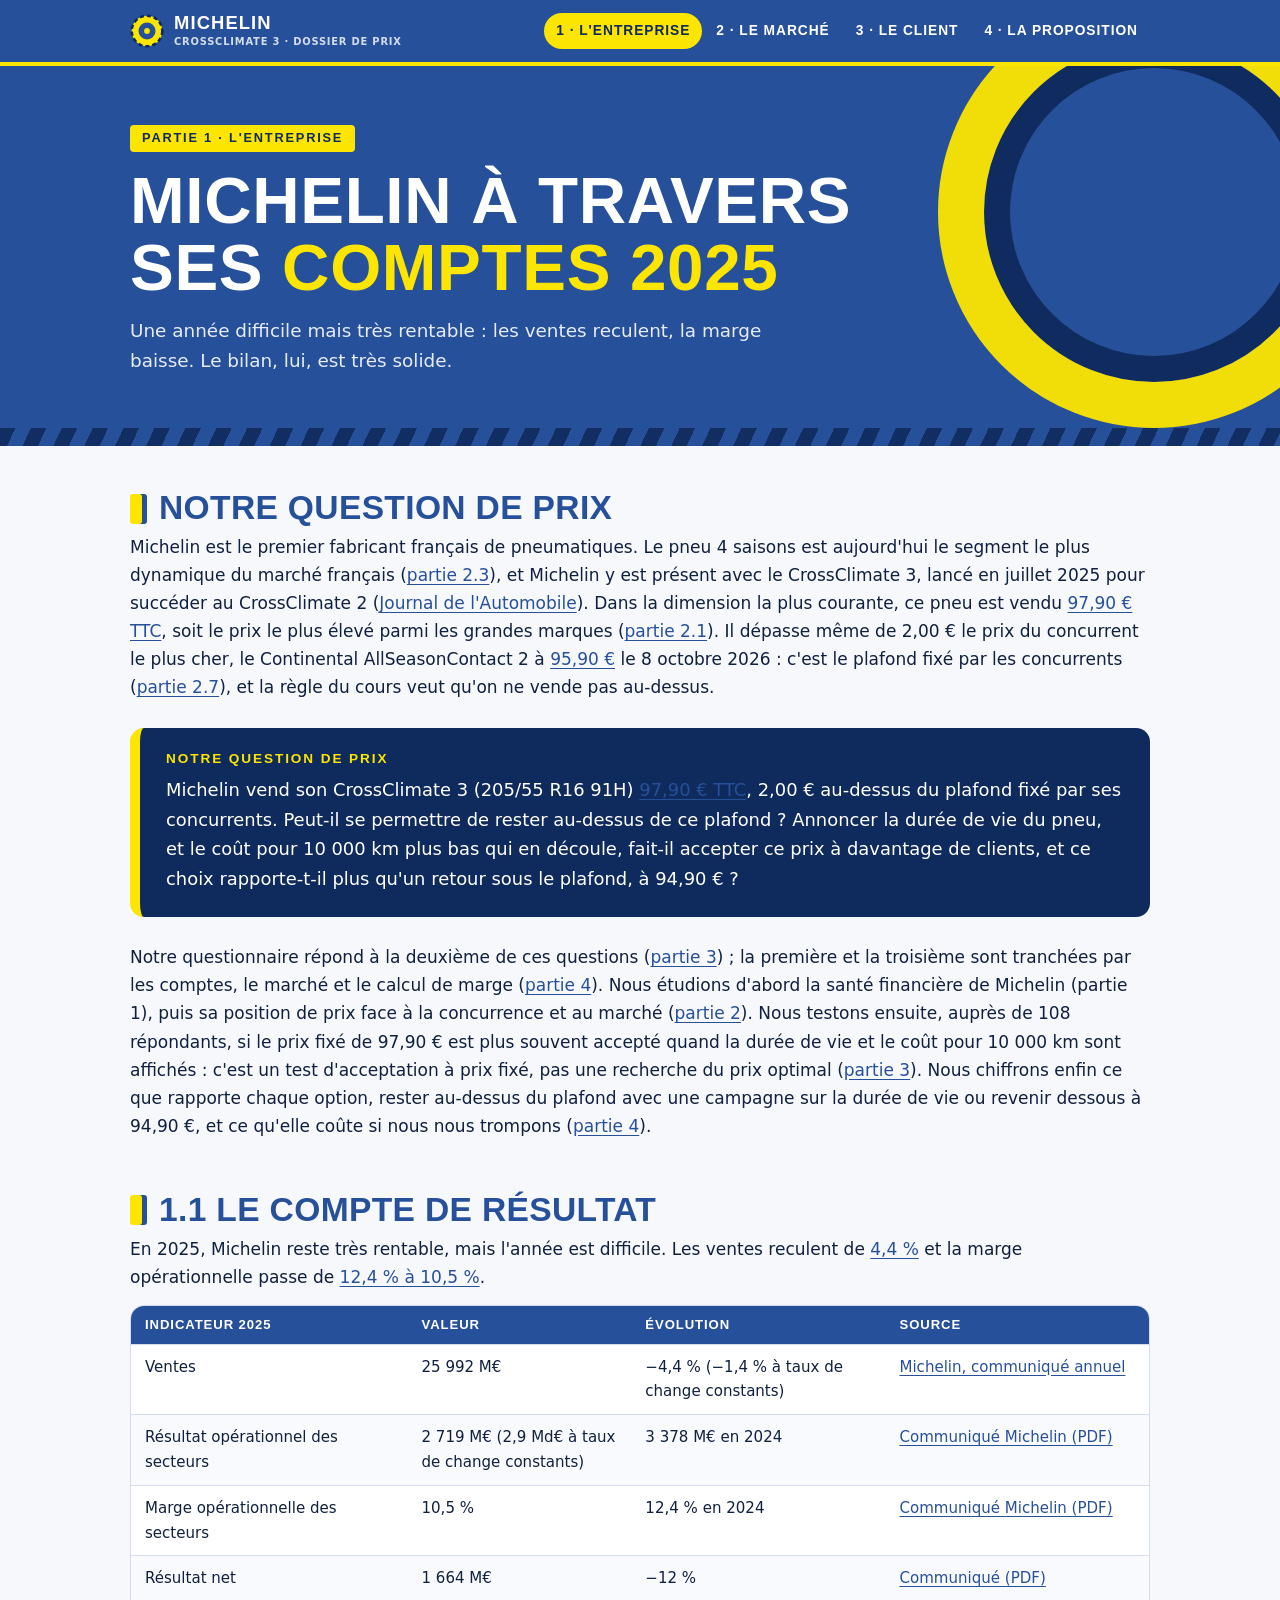
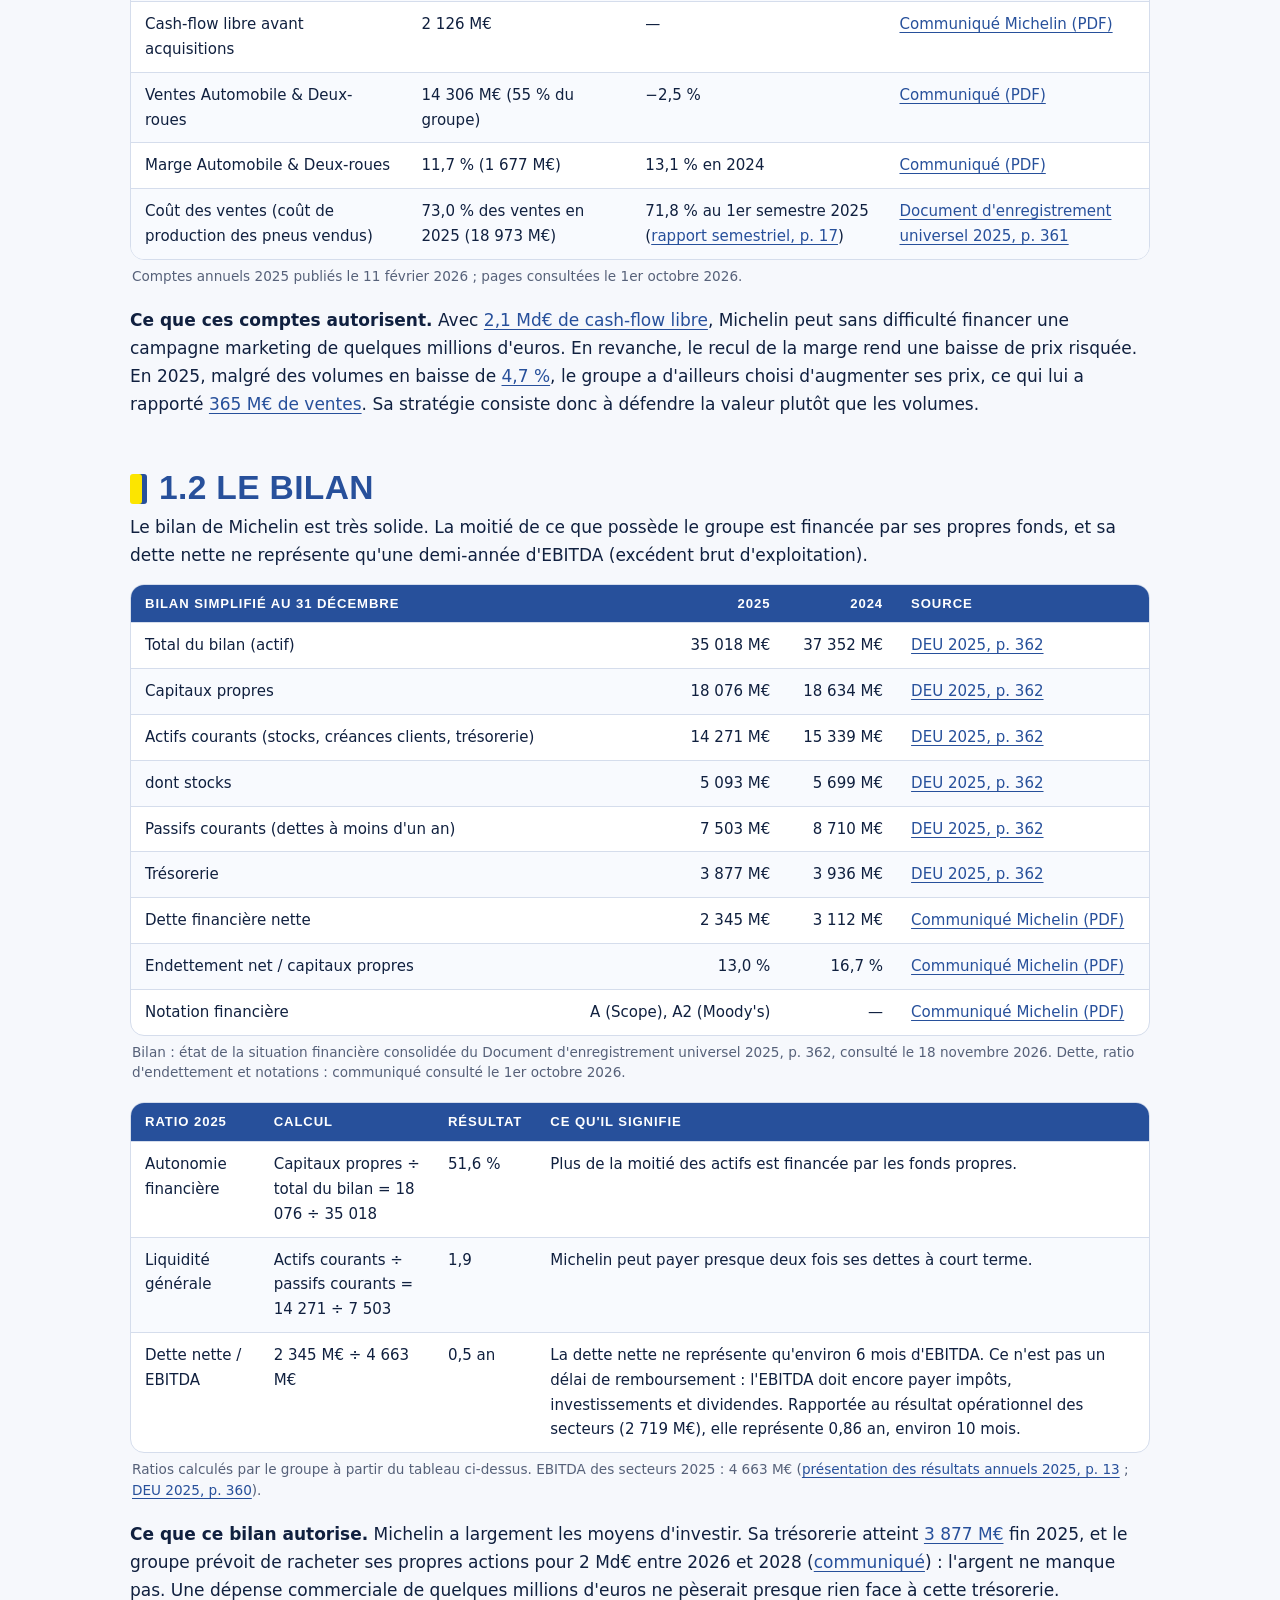
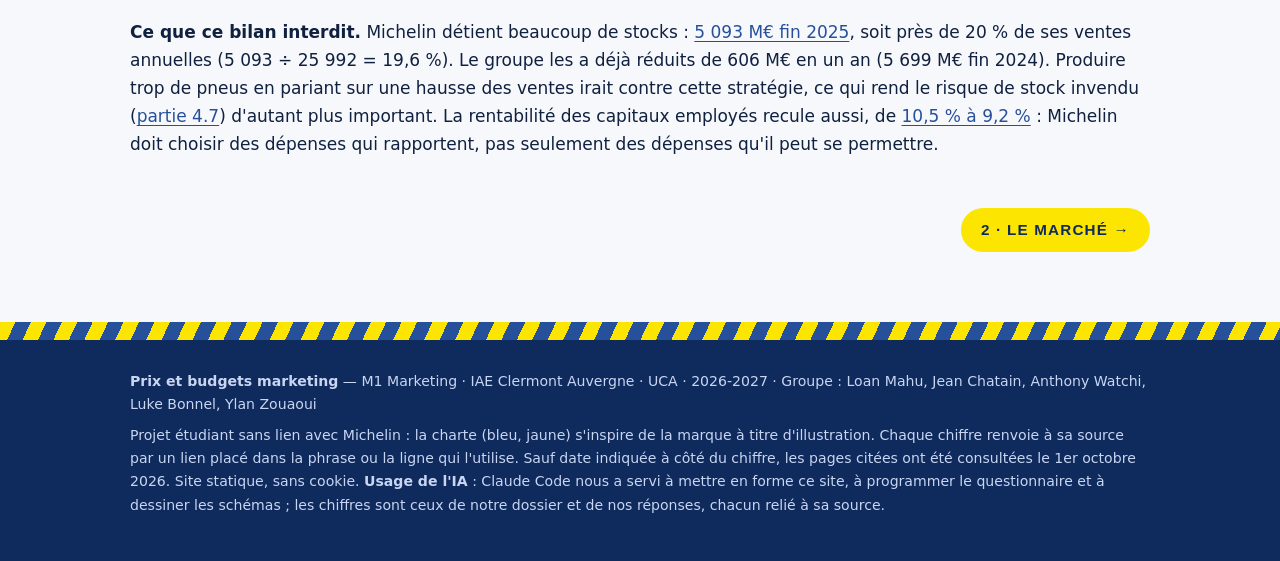
==== commit ab5a07b9: "Onglet 1 : « Ce que ce bilan autorise » sans référence à notre campagne Co-Authored-By: Claude Opus " ====
--- a/index.html
+++ b/index.html
@@ -34,7 +34,7 @@
 <h2 id="bilan">1.2 Le bilan</h2>
 <p>Le bilan de Michelin est très solide. La moitié de ce que possède le groupe est financée par ses propres fonds, et sa dette nette ne représente qu'une demi-année d'EBITDA (excédent brut d'exploitation).</p>
 <div class="tableau"><table><thead><tr><th>Bilan simplifié au 31 décembre</th><th class="n">2025</th><th class="n">2024</th><th>Source</th></tr></thead><tbody><tr><td>Total du bilan (actif)</td><td class="n">35 018 M€</td><td class="n">37 352 M€</td><td><a href="https://agngnconpm.cloudimg.io/v7/https:/dgaddcosprod.blob.core.windows.net/cxf-corporate/attachments/el8spxzm2clun9qg4l60808d-document-d%C3%A2-enregistrement-universel-pour-2025.pdf#page=362" target="_blank" rel="noopener">DEU 2025, p. 362</a></td></tr><tr><td>Capitaux propres</td><td class="n">18 076 M€</td><td class="n">18 634 M€</td><td><a href="https://agngnconpm.cloudimg.io/v7/https:/dgaddcosprod.blob.core.windows.net/cxf-corporate/attachments/el8spxzm2clun9qg4l60808d-document-d%C3%A2-enregistrement-universel-pour-2025.pdf#page=362" target="_blank" rel="noopener">DEU 2025, p. 362</a></td></tr><tr><td>Actifs courants (stocks, créances clients, trésorerie)</td><td class="n">14 271 M€</td><td class="n">15 339 M€</td><td><a href="https://agngnconpm.cloudimg.io/v7/https:/dgaddcosprod.blob.core.windows.net/cxf-corporate/attachments/el8spxzm2clun9qg4l60808d-document-d%C3%A2-enregistrement-universel-pour-2025.pdf#page=362" target="_blank" rel="noopener">DEU 2025, p. 362</a></td></tr><tr><td>dont stocks</td><td class="n">5 093 M€</td><td class="n">5 699 M€</td><td><a href="https://agngnconpm.cloudimg.io/v7/https:/dgaddcosprod.blob.core.windows.net/cxf-corporate/attachments/el8spxzm2clun9qg4l60808d-document-d%C3%A2-enregistrement-universel-pour-2025.pdf#page=362" target="_blank" rel="noopener">DEU 2025, p. 362</a></td></tr><tr><td>Passifs courants (dettes à moins d'un an)</td><td class="n">7 503 M€</td><td class="n">8 710 M€</td><td><a href="https://agngnconpm.cloudimg.io/v7/https:/dgaddcosprod.blob.core.windows.net/cxf-corporate/attachments/el8spxzm2clun9qg4l60808d-document-d%C3%A2-enregistrement-universel-pour-2025.pdf#page=362" target="_blank" rel="noopener">DEU 2025, p. 362</a></td></tr><tr><td>Trésorerie</td><td class="n">3 877 M€</td><td class="n">3 936 M€</td><td><a href="https://agngnconpm.cloudimg.io/v7/https:/dgaddcosprod.blob.core.windows.net/cxf-corporate/attachments/el8spxzm2clun9qg4l60808d-document-d%C3%A2-enregistrement-universel-pour-2025.pdf#page=362" target="_blank" rel="noopener">DEU 2025, p. 362</a></td></tr><tr><td>Dette financière nette</td><td class="n">2 345 M€</td><td class="n">3 112 M€</td><td><a href="https://agngnconpm.cloudimg.io/v7/https:/dgaddcosprod.blob.core.windows.net/cxf-corporate/attachments/zitbllli0ym93f0dm62a9flp-financial-information-at-december-31-2025.pdf" target="_blank" rel="noopener">Communiqué Michelin (PDF)</a></td></tr><tr><td>Endettement net / capitaux propres</td><td class="n">13,0 %</td><td class="n">16,7 %</td><td><a href="https://agngnconpm.cloudimg.io/v7/https:/dgaddcosprod.blob.core.windows.net/cxf-corporate/attachments/zitbllli0ym93f0dm62a9flp-financial-information-at-december-31-2025.pdf" target="_blank" rel="noopener">Communiqué Michelin (PDF)</a></td></tr><tr><td>Notation financière</td><td class="n">A (Scope), A2 (Moody's)</td><td class="n">—</td><td><a href="https://agngnconpm.cloudimg.io/v7/https:/dgaddcosprod.blob.core.windows.net/cxf-corporate/attachments/zitbllli0ym93f0dm62a9flp-financial-information-at-december-31-2025.pdf" target="_blank" rel="noopener">Communiqué Michelin (PDF)</a></td></tr></tbody></table></div><p class="note">Bilan : état de la situation financière consolidée du Document d'enregistrement universel 2025, p. 362, consulté le 18 novembre 2026. Dette, ratio d'endettement et notations : communiqué consulté le 1er octobre 2026.</p><div class="tableau"><table><thead><tr><th>Ratio 2025</th><th>Calcul</th><th>Résultat</th><th>Ce qu'il signifie</th></tr></thead><tbody><tr><td>Autonomie financière</td><td>Capitaux propres ÷ total du bilan = 18 076 ÷ 35 018</td><td>51,6 %</td><td>Plus de la moitié des actifs est financée par les fonds propres.</td></tr><tr><td>Liquidité générale</td><td>Actifs courants ÷ passifs courants = 14 271 ÷ 7 503</td><td>1,9</td><td>Michelin peut payer presque deux fois ses dettes à court terme.</td></tr><tr><td>Dette nette / EBITDA</td><td>2 345 M€ ÷ 4 663 M€</td><td>0,5 an</td><td>La dette nette ne représente qu'environ 6 mois d'EBITDA. Ce n'est pas un délai de remboursement : l'EBITDA doit encore payer impôts, investissements et dividendes. Rapportée au résultat opérationnel des secteurs (2 719 M€), elle représente 0,86 an, environ 10 mois.</td></tr></tbody></table></div><p class="note">Ratios calculés par le groupe à partir du tableau ci-dessus. EBITDA des secteurs 2025 : 4 663 M€ (<a href="https://agngnconpm.cloudimg.io/v7/https:/dgaddcosprod.blob.core.windows.net/cxf-corporate/attachments/du5l2qtngtgeurmhnelmczny-2025-annual-results-presentation.pdf" target="_blank" rel="noopener">présentation des résultats annuels 2025, p. 13</a> ; <a href="https://agngnconpm.cloudimg.io/v7/https:/dgaddcosprod.blob.core.windows.net/cxf-corporate/attachments/el8spxzm2clun9qg4l60808d-document-d%C3%A2-enregistrement-universel-pour-2025.pdf#page=360" target="_blank" rel="noopener">DEU 2025, p. 360</a>).</p>
-<p><b>Ce que ce bilan autorise.</b> Michelin a largement les moyens de notre campagne. Les 2,5 M€ (<a href="proposition.html#budget">partie 4.2</a>) représentent moins de 0,1 % de sa trésorerie (<a href="https://agngnconpm.cloudimg.io/v7/https:/dgaddcosprod.blob.core.windows.net/cxf-corporate/attachments/el8spxzm2clun9qg4l60808d-document-d%C3%A2-enregistrement-universel-pour-2025.pdf#page=362" target="_blank" rel="noopener">3 877 M€</a> ; 2,5 ÷ 3 877 = 0,06 %). Même le pire scénario de notre stress test (1,4 M€ de perte, <a href="proposition.html#stress">partie 4.7</a>) ne mettrait pas le groupe en difficulté. Michelin prévoit d'ailleurs de racheter ses propres actions pour 2 Md€ entre 2026 et 2028 (<a href="https://agngnconpm.cloudimg.io/v7/https:/dgaddcosprod.blob.core.windows.net/cxf-corporate/attachments/zitbllli0ym93f0dm62a9flp-financial-information-at-december-31-2025.pdf" target="_blank" rel="noopener">communiqué</a>) : l'argent ne manque pas.</p>
+<p><b>Ce que ce bilan autorise.</b> Michelin a largement les moyens d'investir. Sa trésorerie atteint <a href="https://agngnconpm.cloudimg.io/v7/https:/dgaddcosprod.blob.core.windows.net/cxf-corporate/attachments/el8spxzm2clun9qg4l60808d-document-d%C3%A2-enregistrement-universel-pour-2025.pdf#page=362" target="_blank" rel="noopener">3 877 M€</a> fin 2025, et le groupe prévoit de racheter ses propres actions pour 2 Md€ entre 2026 et 2028 (<a href="https://agngnconpm.cloudimg.io/v7/https:/dgaddcosprod.blob.core.windows.net/cxf-corporate/attachments/zitbllli0ym93f0dm62a9flp-financial-information-at-december-31-2025.pdf" target="_blank" rel="noopener">communiqué</a>) : l'argent ne manque pas. Une dépense commerciale de quelques millions d'euros ne pèserait presque rien face à cette trésorerie.</p>
 <p><b>Ce que ce bilan interdit.</b> Michelin détient beaucoup de stocks : <a href="https://agngnconpm.cloudimg.io/v7/https:/dgaddcosprod.blob.core.windows.net/cxf-corporate/attachments/el8spxzm2clun9qg4l60808d-document-d%C3%A2-enregistrement-universel-pour-2025.pdf#page=362" target="_blank" rel="noopener">5 093 M€ fin 2025</a>, soit près de 20 % de ses ventes annuelles (5 093 ÷ 25 992 = 19,6 %). Le groupe les a déjà réduits de 606 M€ en un an (5 699 M€ fin 2024). Produire trop de pneus en pariant sur une hausse des ventes irait contre cette stratégie, ce qui rend le risque de stock invendu (<a href="proposition.html#erreur">partie 4.7</a>) d'autant plus important. La rentabilité des capitaux employés recule aussi, de <a href="https://agngnconpm.cloudimg.io/v7/https:/dgaddcosprod.blob.core.windows.net/cxf-corporate/attachments/zitbllli0ym93f0dm62a9flp-financial-information-at-december-31-2025.pdf" target="_blank" rel="noopener">10,5 % à 9,2 %</a> : Michelin doit choisir des dépenses qui rapportent, pas seulement des dépenses qu'il peut se permettre.</p>
 
 <div class="suivant"><span></span><a class="jaune" href="marche.html">2 · Le marché →</a></div>
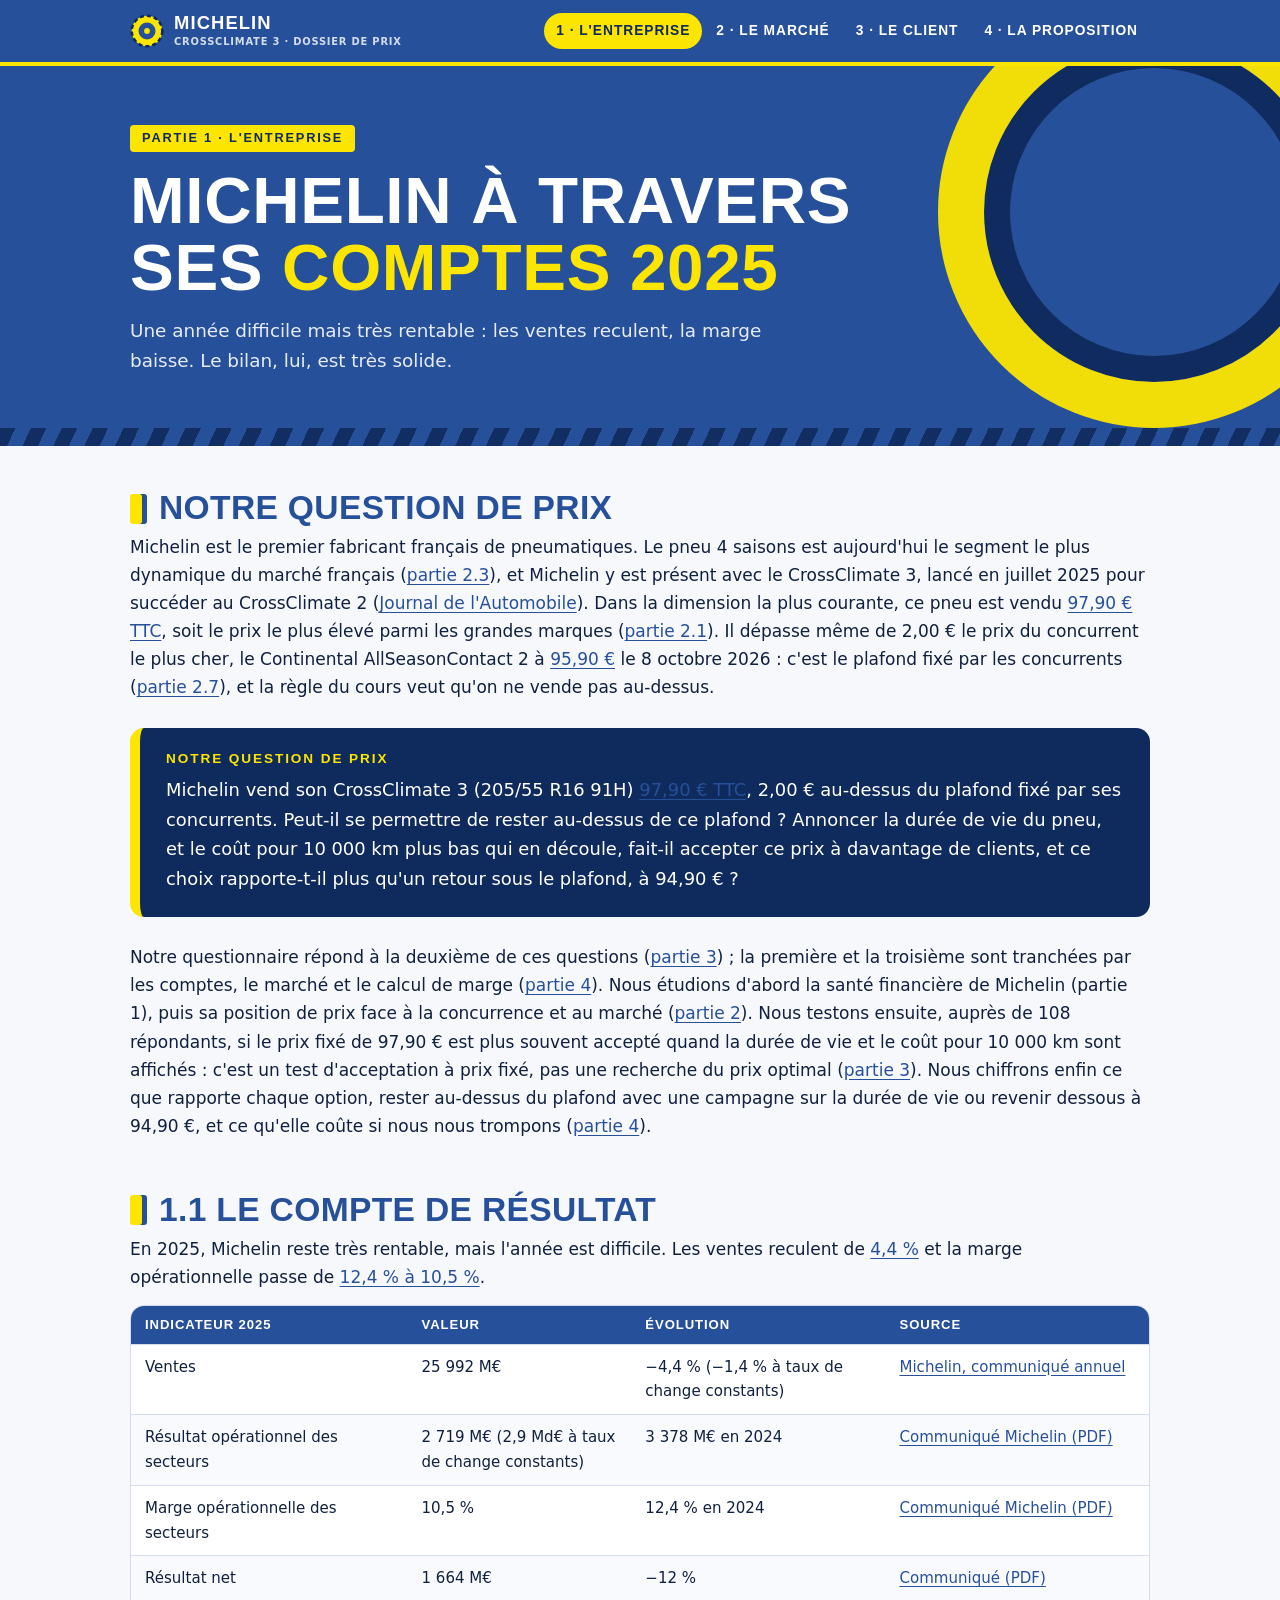
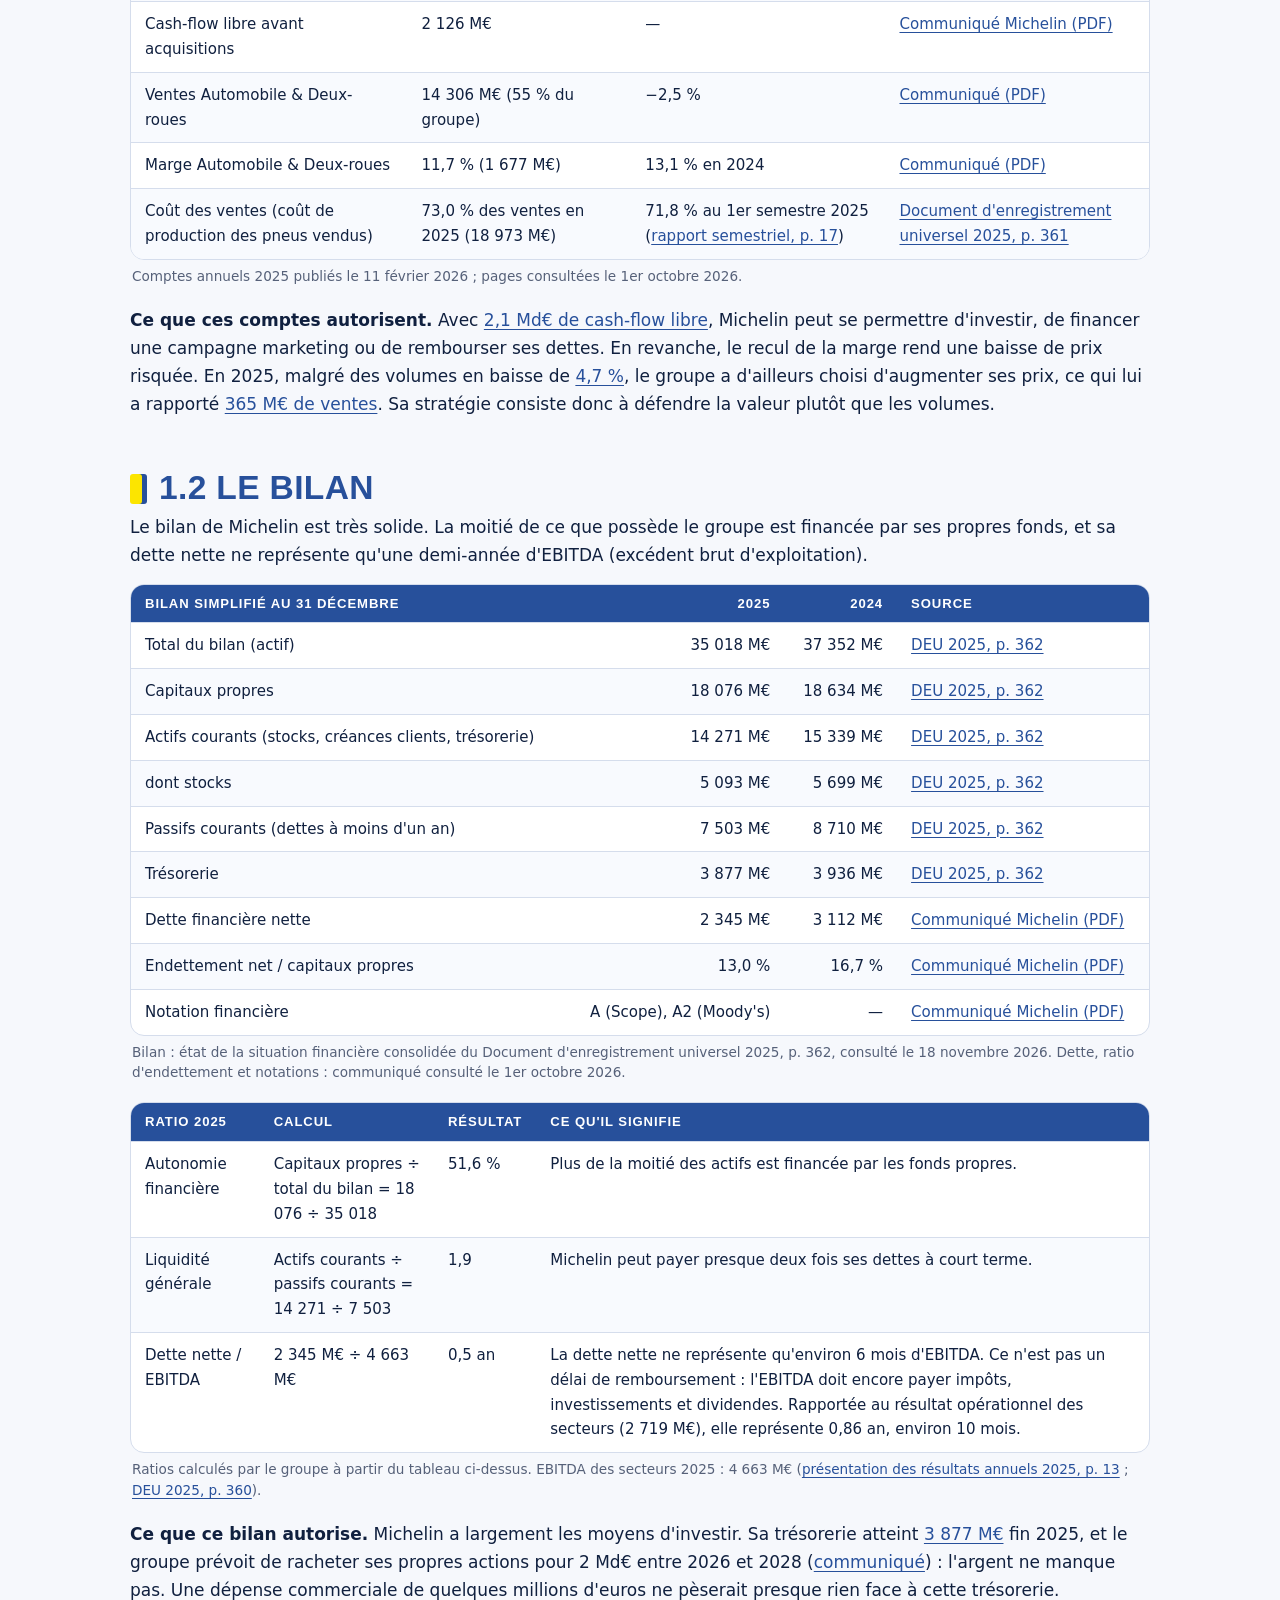
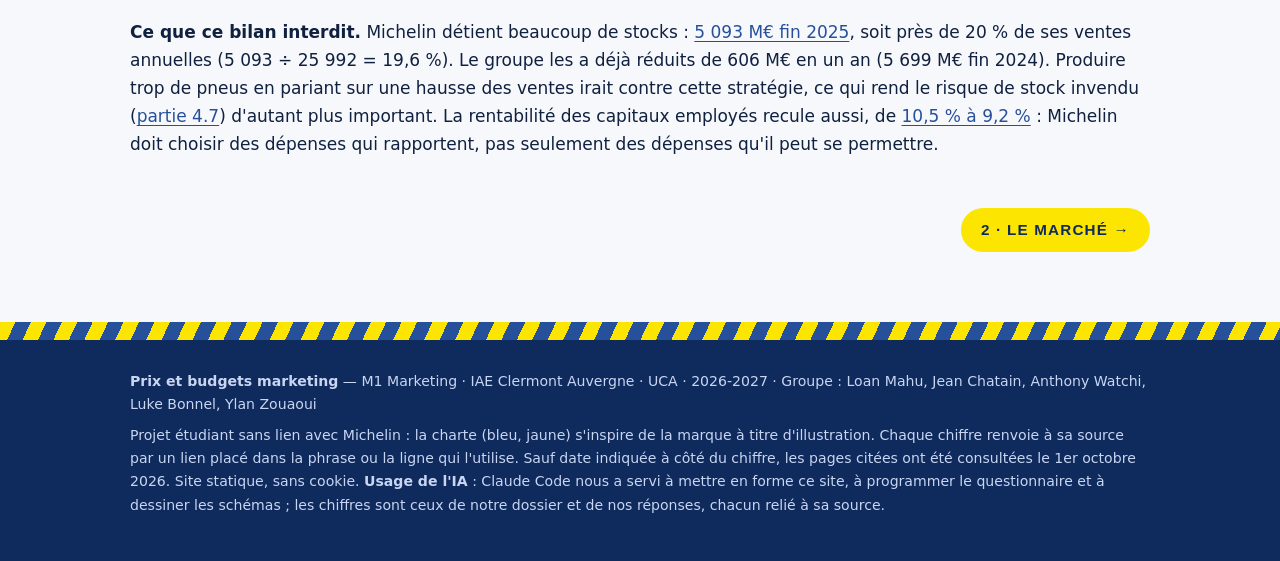
==== commit 91fa34dc: "Onglet 1 : usages du cash-flow libre (investir, campagne, dettes) Co-Authored-By: Claude Opus 5.5 <n" ====
--- a/index.html
+++ b/index.html
@@ -29,7 +29,7 @@
 <h2 id="resultat">1.1 Le compte de résultat</h2>
 <p>En 2025, Michelin reste très rentable, mais l'année est difficile. Les ventes reculent de <a href="https://agngnconpm.cloudimg.io/v7/https:/dgaddcosprod.blob.core.windows.net/cxf-corporate/attachments/zitbllli0ym93f0dm62a9flp-financial-information-at-december-31-2025.pdf" target="_blank" rel="noopener">4,4 %</a> et la marge opérationnelle passe de <a href="https://agngnconpm.cloudimg.io/v7/https:/dgaddcosprod.blob.core.windows.net/cxf-corporate/attachments/zitbllli0ym93f0dm62a9flp-financial-information-at-december-31-2025.pdf" target="_blank" rel="noopener">12,4 % à 10,5 %</a>.</p>
 <div class="tableau"><table><thead><tr><th>Indicateur 2025</th><th>Valeur</th><th>Évolution</th><th>Source</th></tr></thead><tbody><tr><td>Ventes</td><td>25 992 M€</td><td>−4,4 % (−1,4 % à taux de change constants)</td><td><a href="https://www.michelin.com/en/publications/group/financial-information-december-31-2025" target="_blank" rel="noopener">Michelin, communiqué annuel</a></td></tr><tr><td>Résultat opérationnel des secteurs</td><td>2 719 M€ (2,9 Md€ à taux de change constants)</td><td>3 378 M€ en 2024</td><td><a href="https://agngnconpm.cloudimg.io/v7/https:/dgaddcosprod.blob.core.windows.net/cxf-corporate/attachments/zitbllli0ym93f0dm62a9flp-financial-information-at-december-31-2025.pdf" target="_blank" rel="noopener">Communiqué Michelin (PDF)</a></td></tr><tr><td>Marge opérationnelle des secteurs</td><td>10,5 %</td><td>12,4 % en 2024</td><td><a href="https://agngnconpm.cloudimg.io/v7/https:/dgaddcosprod.blob.core.windows.net/cxf-corporate/attachments/zitbllli0ym93f0dm62a9flp-financial-information-at-december-31-2025.pdf" target="_blank" rel="noopener">Communiqué Michelin (PDF)</a></td></tr><tr><td>Résultat net</td><td>1 664 M€</td><td>−12 %</td><td><a href="https://agngnconpm.cloudimg.io/v7/https:/dgaddcosprod.blob.core.windows.net/cxf-corporate/attachments/zitbllli0ym93f0dm62a9flp-financial-information-at-december-31-2025.pdf" target="_blank" rel="noopener">Communiqué (PDF)</a></td></tr><tr><td>Cash-flow libre avant acquisitions</td><td>2 126 M€</td><td>—</td><td><a href="https://agngnconpm.cloudimg.io/v7/https:/dgaddcosprod.blob.core.windows.net/cxf-corporate/attachments/zitbllli0ym93f0dm62a9flp-financial-information-at-december-31-2025.pdf" target="_blank" rel="noopener">Communiqué Michelin (PDF)</a></td></tr><tr><td>Ventes Automobile &amp; Deux-roues</td><td>14 306 M€ (55 % du groupe)</td><td>−2,5 %</td><td><a href="https://agngnconpm.cloudimg.io/v7/https:/dgaddcosprod.blob.core.windows.net/cxf-corporate/attachments/zitbllli0ym93f0dm62a9flp-financial-information-at-december-31-2025.pdf" target="_blank" rel="noopener">Communiqué (PDF)</a></td></tr><tr><td>Marge Automobile &amp; Deux-roues</td><td>11,7 % (1 677 M€)</td><td>13,1 % en 2024</td><td><a href="https://agngnconpm.cloudimg.io/v7/https:/dgaddcosprod.blob.core.windows.net/cxf-corporate/attachments/zitbllli0ym93f0dm62a9flp-financial-information-at-december-31-2025.pdf" target="_blank" rel="noopener">Communiqué (PDF)</a></td></tr><tr><td>Coût des ventes (coût de production des pneus vendus)</td><td>73,0 % des ventes en 2025 (18 973 M€)</td><td>71,8 % au 1er semestre 2025 (<a href="https://dgaddcosprod.blob.core.windows.net/cxf-corporate/attachments/e1z4ruaxuxrl2gvprjlz7cfg-2025-first-half-financial-report.pdf" target="_blank" rel="noopener">rapport semestriel, p. 17</a>)</td><td><a href="https://agngnconpm.cloudimg.io/v7/https:/dgaddcosprod.blob.core.windows.net/cxf-corporate/attachments/el8spxzm2clun9qg4l60808d-document-d%C3%A2-enregistrement-universel-pour-2025.pdf#page=361" target="_blank" rel="noopener">Document d'enregistrement universel 2025, p. 361</a></td></tr></tbody></table></div><p class="note">Comptes annuels 2025 publiés le 11 février 2026 ; pages consultées le 1er octobre 2026.</p>
-<p><b>Ce que ces comptes autorisent.</b> Avec <a href="https://agngnconpm.cloudimg.io/v7/https:/dgaddcosprod.blob.core.windows.net/cxf-corporate/attachments/zitbllli0ym93f0dm62a9flp-financial-information-at-december-31-2025.pdf" target="_blank" rel="noopener">2,1 Md€ de cash-flow libre</a>, Michelin peut sans difficulté financer une campagne marketing de quelques millions d'euros. En revanche, le recul de la marge rend une baisse de prix risquée. En 2025, malgré des volumes en baisse de <a href="https://agngnconpm.cloudimg.io/v7/https:/dgaddcosprod.blob.core.windows.net/cxf-corporate/attachments/zitbllli0ym93f0dm62a9flp-financial-information-at-december-31-2025.pdf" target="_blank" rel="noopener">4,7 %</a>, le groupe a d'ailleurs choisi d'augmenter ses prix, ce qui lui a rapporté <a href="https://agngnconpm.cloudimg.io/v7/https:/dgaddcosprod.blob.core.windows.net/cxf-corporate/attachments/zitbllli0ym93f0dm62a9flp-financial-information-at-december-31-2025.pdf" target="_blank" rel="noopener">365 M€ de ventes</a>. Sa stratégie consiste donc à défendre la valeur plutôt que les volumes.</p>
+<p><b>Ce que ces comptes autorisent.</b> Avec <a href="https://agngnconpm.cloudimg.io/v7/https:/dgaddcosprod.blob.core.windows.net/cxf-corporate/attachments/zitbllli0ym93f0dm62a9flp-financial-information-at-december-31-2025.pdf" target="_blank" rel="noopener">2,1 Md€ de cash-flow libre</a>, Michelin peut se permettre d'investir, de financer une campagne marketing ou de rembourser ses dettes. En revanche, le recul de la marge rend une baisse de prix risquée. En 2025, malgré des volumes en baisse de <a href="https://agngnconpm.cloudimg.io/v7/https:/dgaddcosprod.blob.core.windows.net/cxf-corporate/attachments/zitbllli0ym93f0dm62a9flp-financial-information-at-december-31-2025.pdf" target="_blank" rel="noopener">4,7 %</a>, le groupe a d'ailleurs choisi d'augmenter ses prix, ce qui lui a rapporté <a href="https://agngnconpm.cloudimg.io/v7/https:/dgaddcosprod.blob.core.windows.net/cxf-corporate/attachments/zitbllli0ym93f0dm62a9flp-financial-information-at-december-31-2025.pdf" target="_blank" rel="noopener">365 M€ de ventes</a>. Sa stratégie consiste donc à défendre la valeur plutôt que les volumes.</p>
 
 <h2 id="bilan">1.2 Le bilan</h2>
 <p>Le bilan de Michelin est très solide. La moitié de ce que possède le groupe est financée par ses propres fonds, et sa dette nette ne représente qu'une demi-année d'EBITDA (excédent brut d'exploitation).</p>
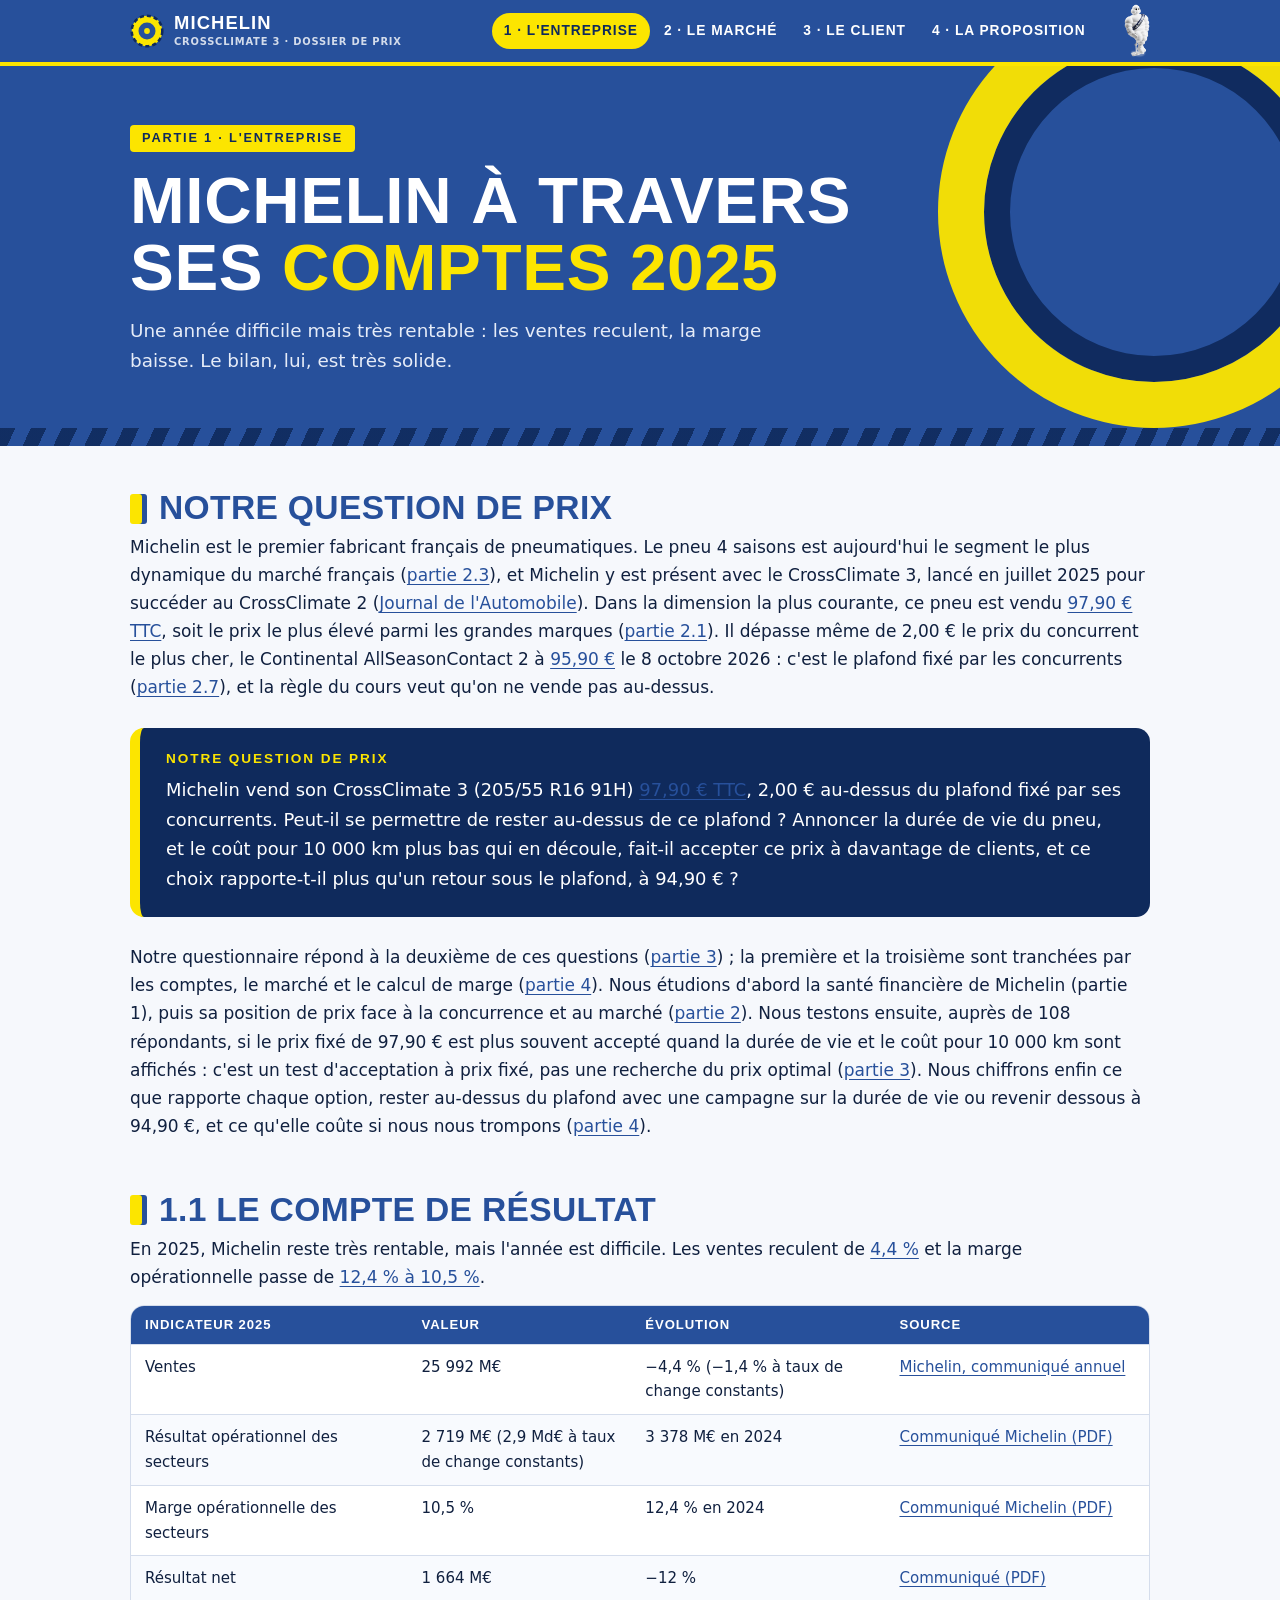
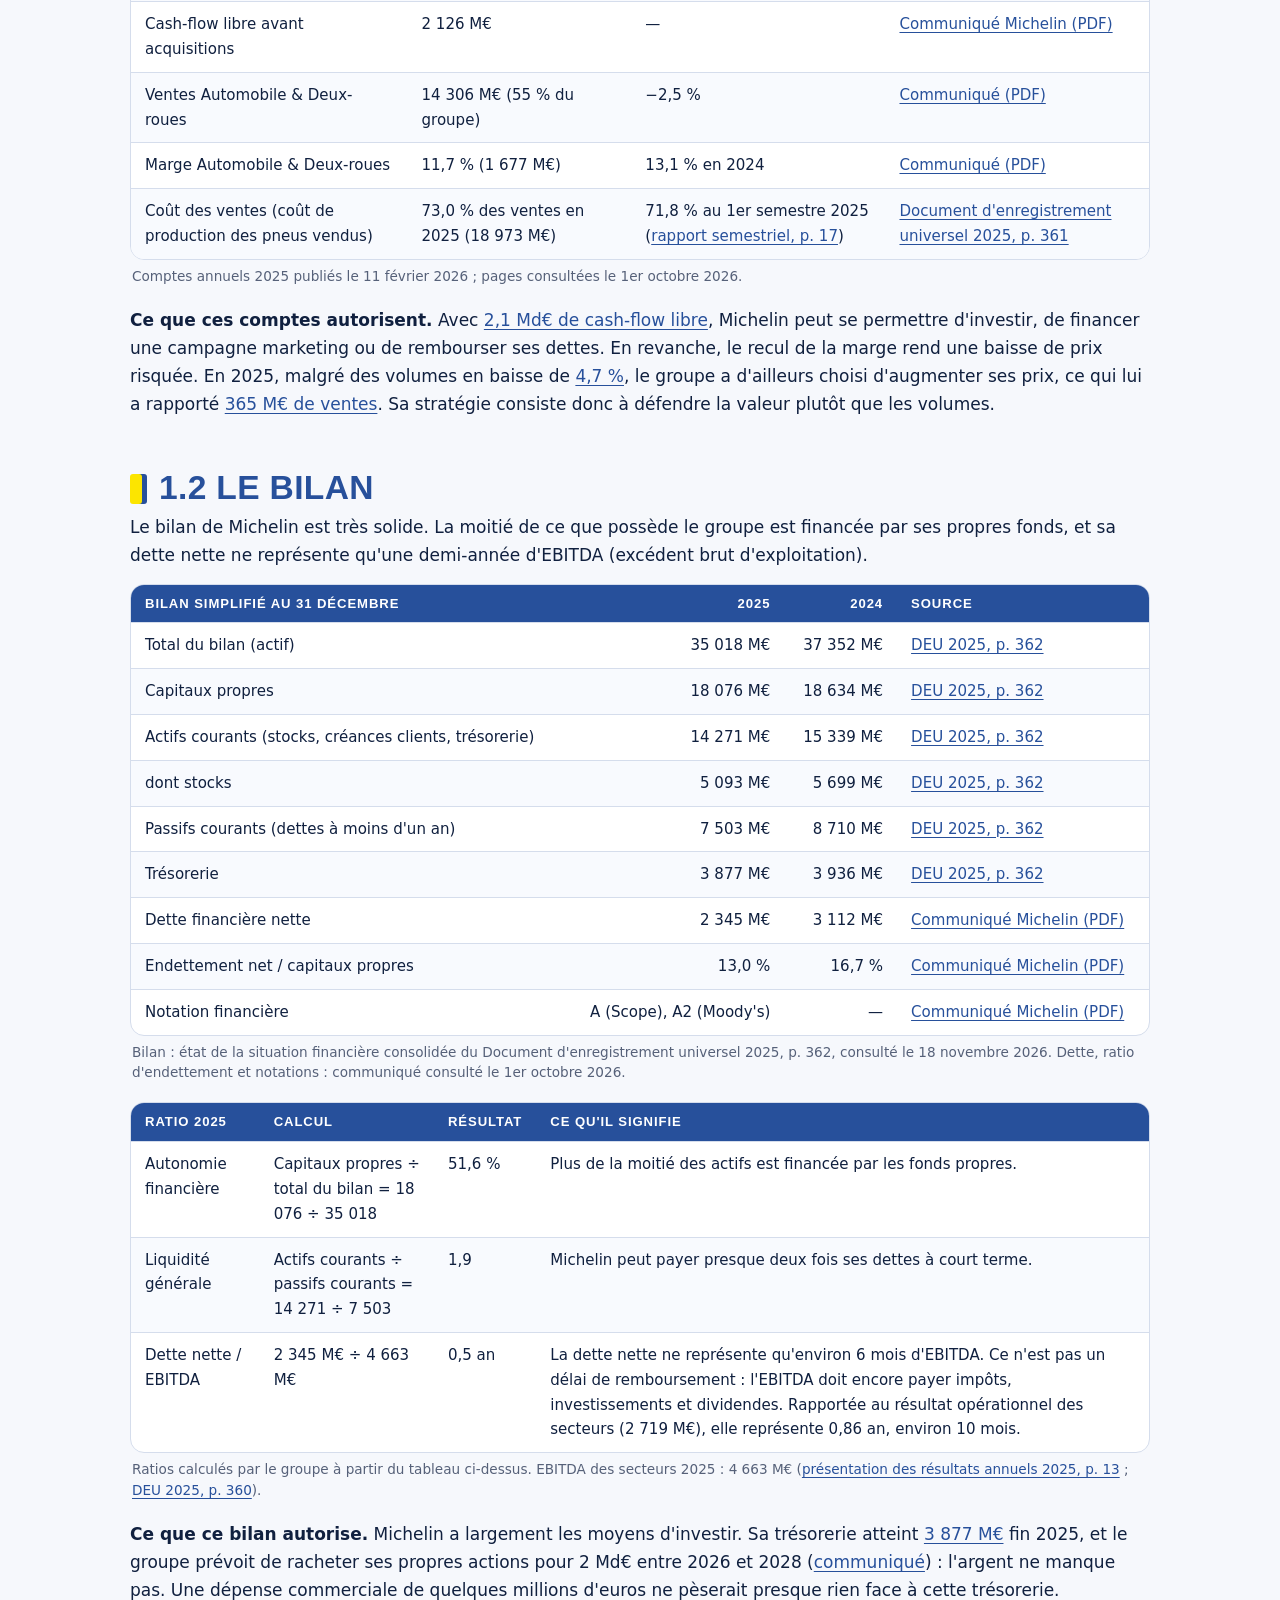
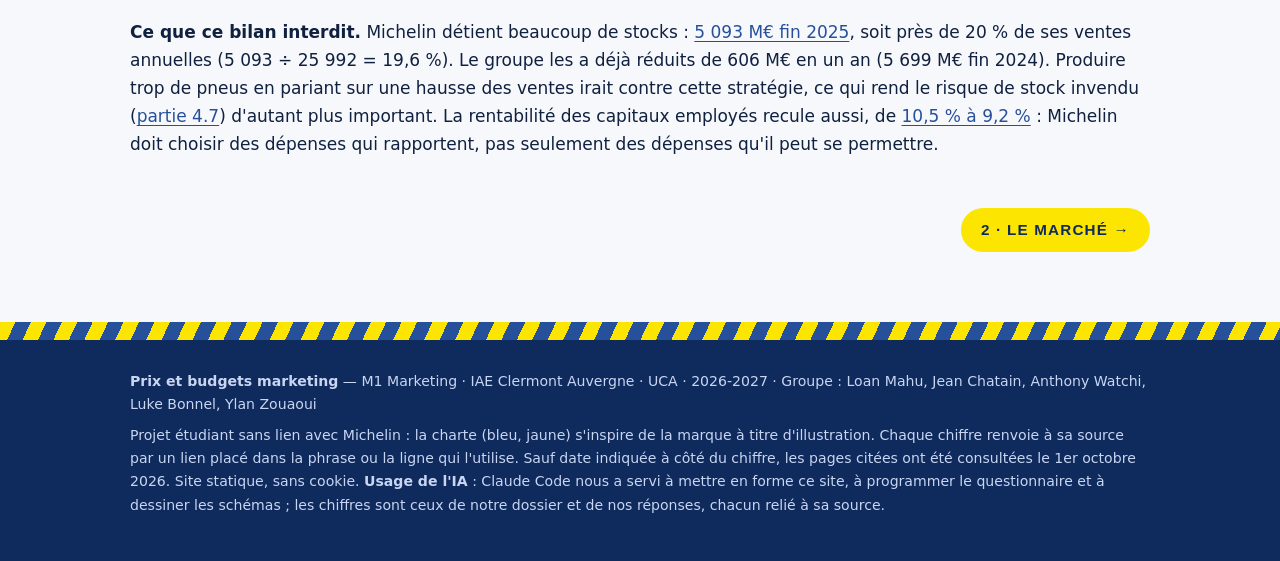
==== commit b71b488d: "Ajout du Bibendum en haut à droite du bandeau Co-Authored-By: Claude Opus 5.5 <noreply@anthropic.com" ====
--- a/index.html
+++ b/index.html
@@ -12,6 +12,7 @@
 <header class="haut"><div class="wrap">
 <a class="marque" href="index.html"><svg viewBox="0 0 40 40" aria-hidden="true"><circle cx="20" cy="20" r="18" fill="#FCE500"/><circle cx="20" cy="20" r="18" fill="none" stroke="#0F2A5C" stroke-width="3" stroke-dasharray="5 3.4"/><circle cx="20" cy="20" r="10" fill="#27509B"/><circle cx="20" cy="20" r="3.4" fill="#FCE500"/></svg><span>Michelin<small>CrossClimate 3 · dossier de prix</small></span></a>
 <nav aria-label="Navigation principale"><a href="index.html" aria-current="page">1 · L'entreprise</a><a href="marche.html">2 · Le marché</a><a href="client.html">3 · Le client</a><a href="proposition.html">4 · La proposition</a></nav>
+<img class="bib" src="images/bibendum.png" alt="Bibendum, mascotte de Michelin" onerror="this.remove()">
 </div></header>
 <section class="hero"><div class="wrap">
 <span class="kicker">Partie 1 · L'entreprise</span>
--- a/style.css
+++ b/style.css
@@ -26,6 +26,7 @@
 nav a{color:#fff;text-decoration:none;font:700 .86rem/1 var(--titre);letter-spacing:.07em;text-transform:uppercase;padding:11px 12px;border-radius:999px}
 nav a:hover{background:rgba(255,255,255,.14);color:#fff}
 nav a[aria-current=page]{background:var(--jaune);color:var(--bleu-fonce)}
+.bib{height:54px;width:auto;flex:none;margin:4px 0 4px 6px}
 @media(max-width:720px){nav{margin-left:0;width:100%;padding-bottom:8px}nav a{padding:9px 10px}}
 
 /* ---------- bandeau titre ---------- */
